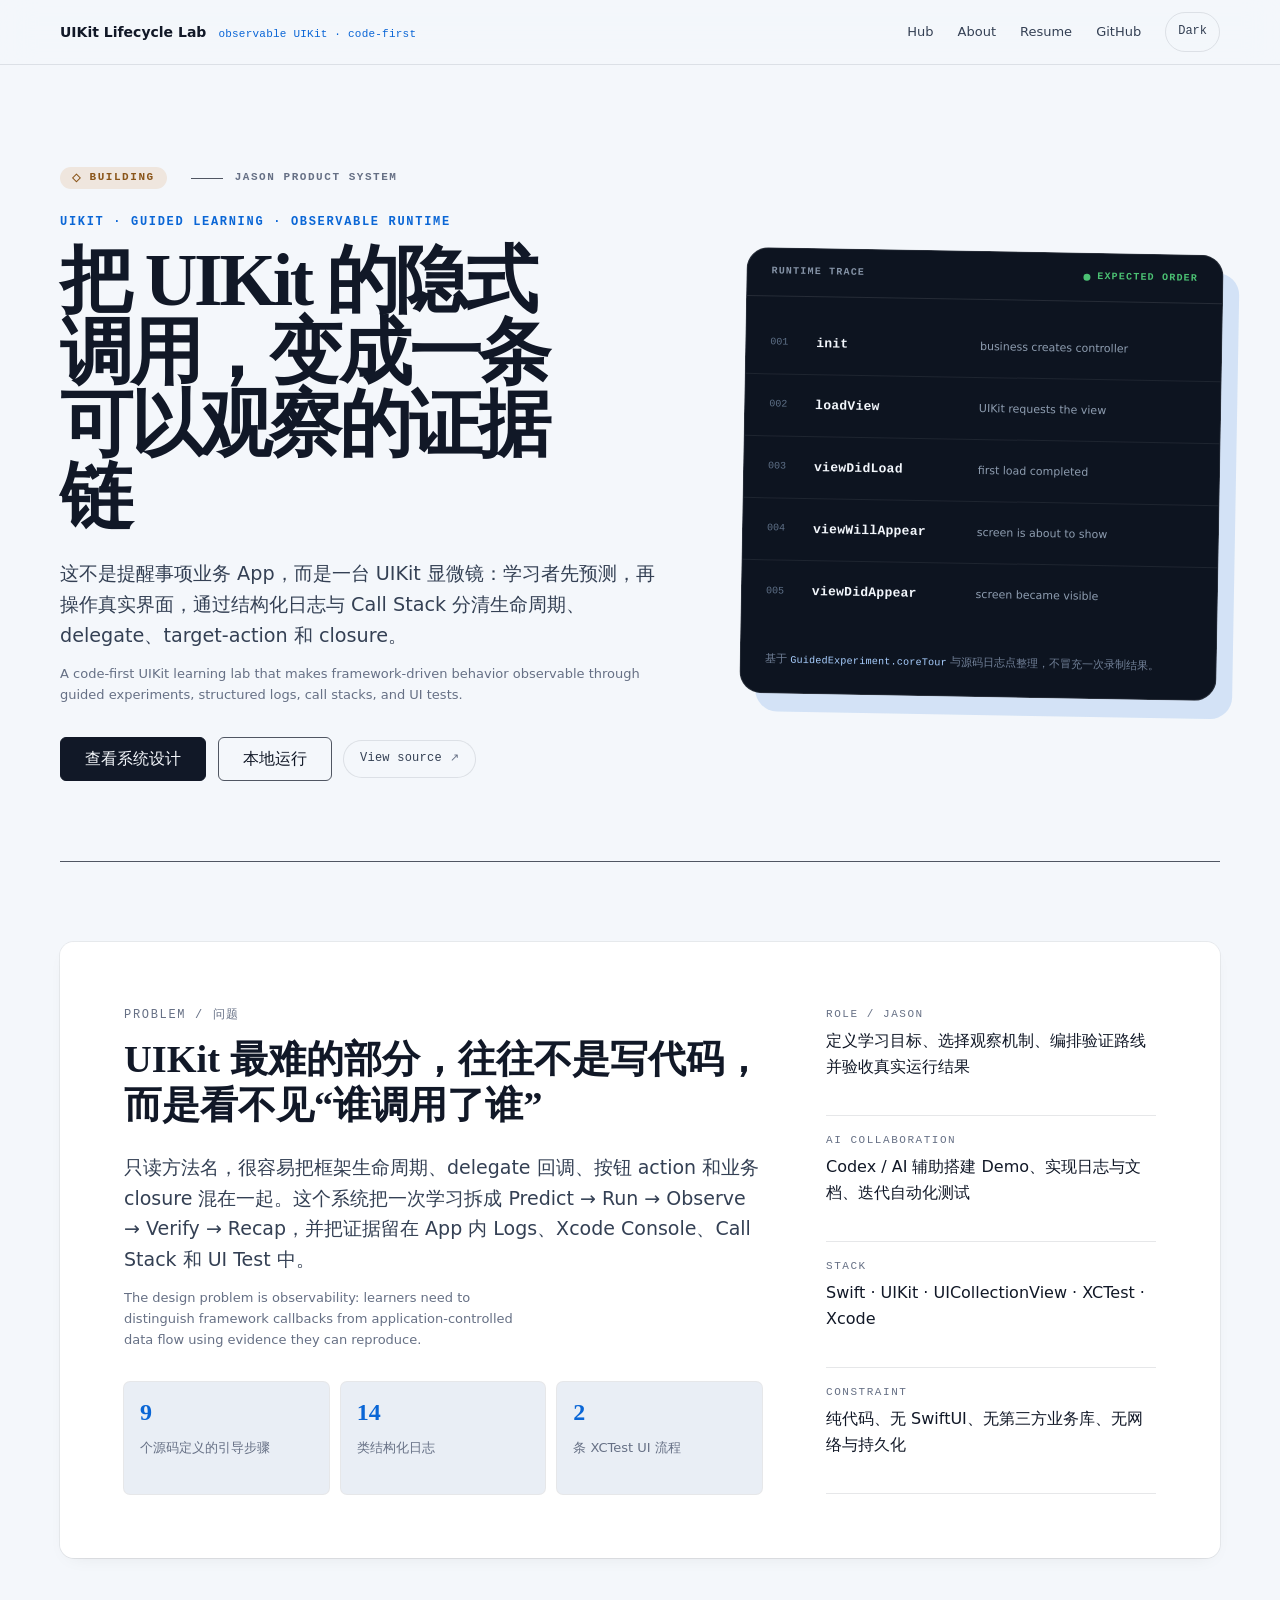
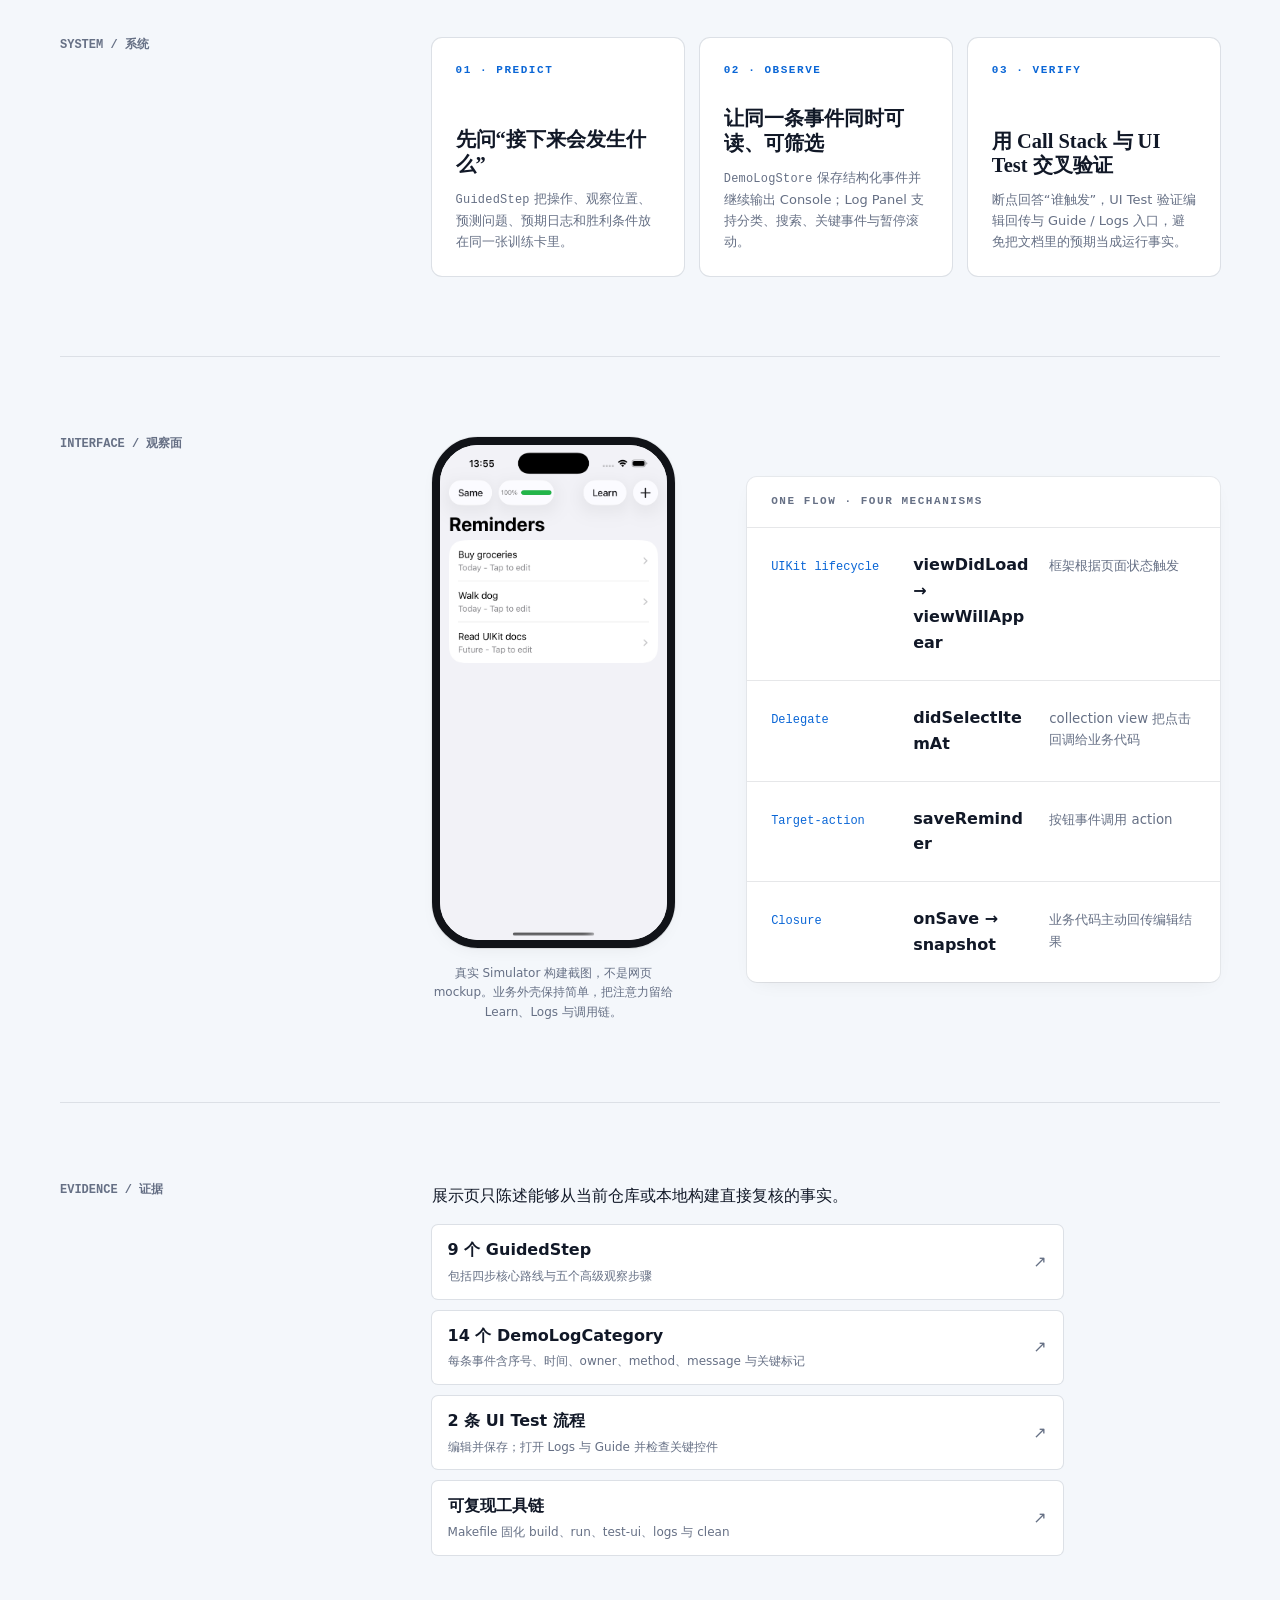
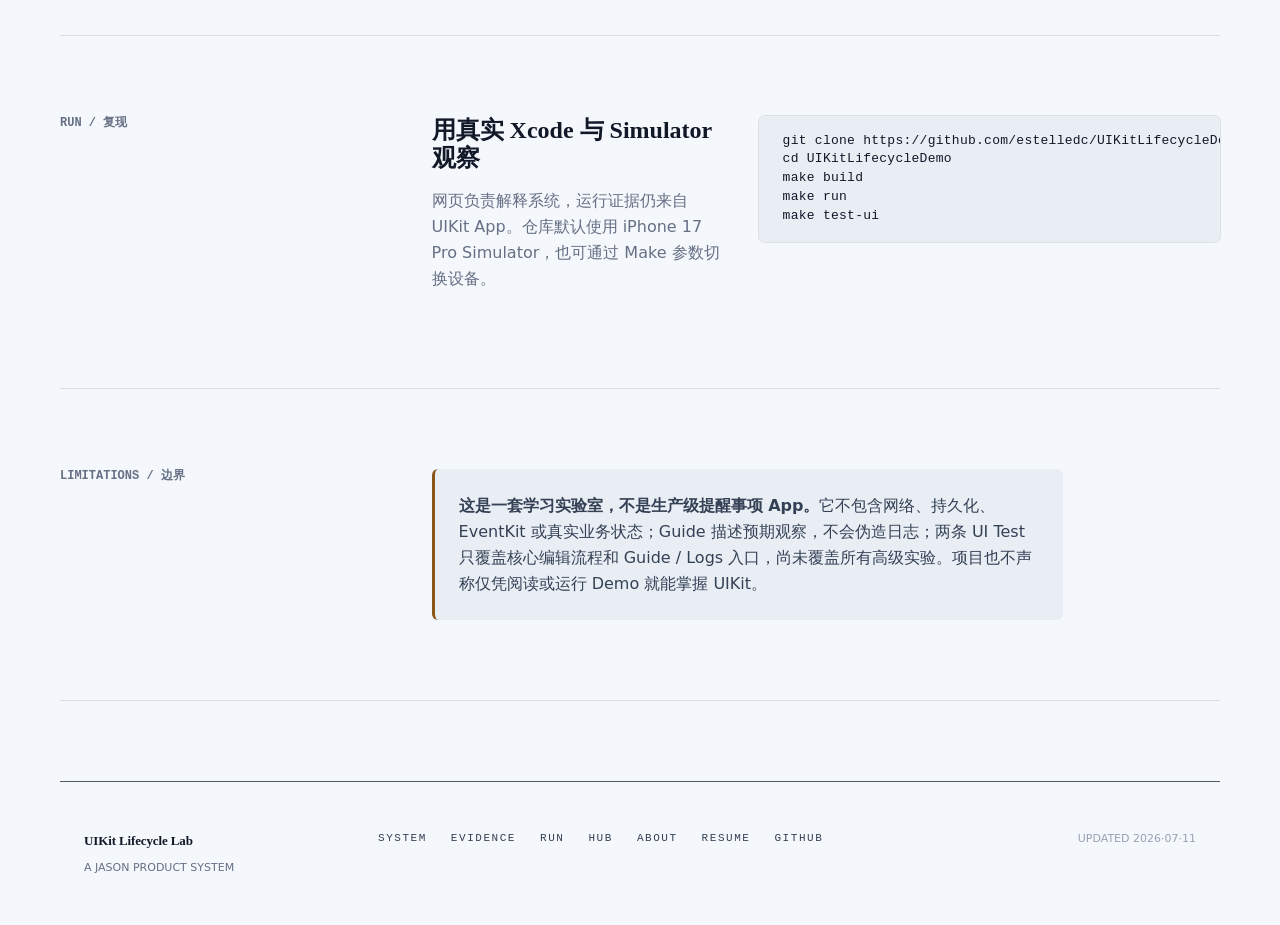
==== docs/index.html @ 0573182a "添加 UIKit 案例站：展示生命周期实验与测试证据 Co-Authored-By: Claude Opus 4 <noreply@anthropic.com>" ====
<!doctype html>
<html lang="zh-Hans">
<head>
  <meta charset="utf-8">
  <meta name="viewport" content="width=device-width, initial-scale=1">
  <meta name="description" content="UIKit Lifecycle Lab：把生命周期、delegate、target-action、closure 与 cell 复用变成可观察、可验证的学习系统。">
  <meta name="author" content="Jason">
  <meta name="theme-color" content="#f4f7fb">
  <title>UIKit Lifecycle Lab · Jason Product Systems</title>

  <link rel="canonical" href="https://estelledc.github.io/UIKitLifecycleDemo/">
  <link rel="icon" type="image/png" sizes="64x64" href="assets/favicon.png">
  <link rel="stylesheet" href="assets/jx/tokens.css">
  <link rel="stylesheet" href="assets/jx/base.css">
  <link rel="stylesheet" href="assets/jx/components.css">
  <link rel="stylesheet" href="assets/style.css">

  <meta property="og:type" content="website">
  <meta property="og:locale" content="zh_CN">
  <meta property="og:site_name" content="Jason Product Systems">
  <meta property="og:title" content="UIKit Lifecycle Lab · 把隐式调用变成证据链">
  <meta property="og:description" content="9 个引导步骤、14 类结构化日志与 2 条 UI 测试流程组成的纯 UIKit 学习实验室。">
  <meta property="og:url" content="https://estelledc.github.io/UIKitLifecycleDemo/">
  <meta property="og:image" content="https://estelledc.github.io/UIKitLifecycleDemo/assets/og-uikit.png">
  <meta property="og:image:width" content="1200">
  <meta property="og:image:height" content="630">
  <meta property="og:image:alt" content="UIKit Lifecycle Lab 的观察链：Predict、Run、Observe、Verify">
  <meta name="twitter:card" content="summary_large_image">
  <meta name="twitter:title" content="UIKit Lifecycle Lab · 把隐式调用变成证据链">
  <meta name="twitter:description" content="纯 UIKit、真实日志、Call Stack 与 UI Test 组成的可验证学习系统。">
  <meta name="twitter:image" content="https://estelledc.github.io/UIKitLifecycleDemo/assets/og-uikit.png">

  <script type="application/ld+json">
  {
    "@context": "https://schema.org",
    "@graph": [
      {
        "@type": "Person",
        "@id": "https://estelledc.github.io/#jason",
        "name": "Jason",
        "url": "https://estelledc.github.io/",
        "sameAs": ["https://github.com/estelledc"]
      },
      {
        "@type": "SoftwareSourceCode",
        "@id": "https://estelledc.github.io/UIKitLifecycleDemo/#project",
        "name": "UIKit Lifecycle Lab",
        "alternateName": "UIKitLifecycleDemo",
        "description": "A code-first UIKit learning lab for observing lifecycle, delegate, target-action, closure, snapshot, and cell reuse behavior.",
        "url": "https://estelledc.github.io/UIKitLifecycleDemo/",
        "codeRepository": "https://github.com/estelledc/UIKitLifecycleDemo",
        "programmingLanguage": "Swift",
        "runtimePlatform": "iOS Simulator",
        "author": {"@id": "https://estelledc.github.io/#jason"},
        "inLanguage": ["zh-Hans", "en"],
        "dateModified": "2026-07-11",
        "isAccessibleForFree": true
      }
    ]
  }
  </script>
</head>
<body>
  <a class="jx-skip-link" href="#main">跳到主要内容</a>

  <header class="jx-site-header">
    <div class="jx-site-header__inner">
      <a class="jx-site-header__identity" href="#main" aria-label="回到 UIKit Lifecycle Lab 首页">
        <strong>UIKit Lifecycle Lab</strong>
        <span>observable UIKit · code-first</span>
      </a>
      <nav class="jx-site-nav" aria-label="作品集导航">
        <div class="jx-site-nav__links">
          <a href="https://estelledc.github.io/">Hub</a>
          <a href="https://estelledc.github.io/about/">About</a>
          <a href="https://estelledc.github.io/resume/">Resume</a>
          <a href="https://github.com/estelledc/UIKitLifecycleDemo">GitHub</a>
          <button class="theme-button" type="button" data-theme-toggle aria-pressed="false">Dark</button>
        </div>
        <details class="jx-site-nav__menu">
          <summary aria-label="打开导航">Menu</summary>
          <nav aria-label="移动端作品集导航">
            <a href="https://estelledc.github.io/">Hub</a>
            <a href="https://estelledc.github.io/about/">About</a>
            <a href="https://estelledc.github.io/resume/">Resume</a>
            <a href="https://github.com/estelledc/UIKitLifecycleDemo">GitHub</a>
            <button class="theme-button" type="button" data-theme-toggle aria-pressed="false">Dark</button>
          </nav>
        </details>
      </nav>
    </div>
  </header>

  <main id="main">
    <section class="jx-container case-hero" aria-labelledby="case-title">
      <div class="case-hero__copy">
        <div class="case-hero__meta">
          <span class="jx-chip" data-state="building">Building</span>
          <span class="jx-eyebrow"><span class="jx-eyebrow__rule"></span>Jason product system</span>
        </div>
        <p class="case-kicker">UIKit · Guided Learning · Observable Runtime</p>
        <h1 id="case-title">把 UIKit 的隐式调用，变成一条可以观察的证据链</h1>
        <p class="case-hero__lede">这不是提醒事项业务 App，而是一台 UIKit 显微镜：学习者先预测，再操作真实界面，通过结构化日志与 Call Stack 分清生命周期、delegate、target-action 和 closure。</p>
        <p class="case-hero__en" lang="en">A code-first UIKit learning lab that makes framework-driven behavior observable through guided experiments, structured logs, call stacks, and UI tests.</p>
        <div class="case-actions">
          <a class="jx-action" href="#system">查看系统设计</a>
          <a class="jx-action jx-action--secondary" href="#run">本地运行</a>
          <a class="jx-pill" href="https://github.com/estelledc/UIKitLifecycleDemo">View source</a>
        </div>
      </div>

      <div class="runtime-card" aria-label="基于源码的 UIKit 启动生命周期预期顺序">
        <div class="runtime-card__bar">
          <span>RUNTIME TRACE</span>
          <span class="runtime-live">EXPECTED ORDER</span>
        </div>
        <ol class="runtime-trace">
          <li><span>001</span><code>init</code><small>business creates controller</small></li>
          <li><span>002</span><code>loadView</code><small>UIKit requests the view</small></li>
          <li><span>003</span><code>viewDidLoad</code><small>first load completed</small></li>
          <li><span>004</span><code>viewWillAppear</code><small>screen is about to show</small></li>
          <li><span>005</span><code>viewDidAppear</code><small>screen became visible</small></li>
        </ol>
        <p>基于 <code>GuidedExperiment.coreTour</code> 与源码日志点整理，不冒充一次录制结果。</p>
      </div>
    </section>

    <section class="jx-container jx-proof case-proof" aria-labelledby="problem-title">
      <div>
        <p class="jx-case-section__heading">Problem / 问题</p>
        <h2 id="problem-title">UIKit 最难的部分，往往不是写代码，而是看不见“谁调用了谁”</h2>
        <p class="jx-proof__summary">只读方法名，很容易把框架生命周期、delegate 回调、按钮 action 和业务 closure 混在一起。这个系统把一次学习拆成 Predict → Run → Observe → Verify → Recap，并把证据留在 App 内 Logs、Xcode Console、Call Stack 和 UI Test 中。</p>
        <p class="jx-proof__summary-en" lang="en">The design problem is observability: learners need to distinguish framework callbacks from application-controlled data flow using evidence they can reproduce.</p>
        <div class="jx-proof__metrics" aria-label="仓库可核验数据">
          <div class="jx-proof__metric"><strong>9</strong><span>个源码定义的引导步骤</span></div>
          <div class="jx-proof__metric"><strong>14</strong><span>类结构化日志</span></div>
          <div class="jx-proof__metric"><strong>2</strong><span>条 XCTest UI 流程</span></div>
        </div>
      </div>
      <dl class="jx-proof__meta">
        <div><dt>Role / Jason</dt><dd>定义学习目标、选择观察机制、编排验证路线并验收真实运行结果</dd></div>
        <div><dt>AI collaboration</dt><dd>Codex / AI 辅助搭建 Demo、实现日志与文档、迭代自动化测试</dd></div>
        <div><dt>Stack</dt><dd>Swift · UIKit · UICollectionView · XCTest · Xcode</dd></div>
        <div><dt>Constraint</dt><dd>纯代码、无 SwiftUI、无第三方业务库、无网络与持久化</dd></div>
      </dl>
    </section>

    <section class="jx-container jx-case-section" id="system" aria-labelledby="system-title">
      <div class="jx-case-section__grid">
        <h2 class="jx-case-section__heading" id="system-title">System / 系统</h2>
        <div class="jx-case-section__body system-flow">
          <article>
            <span>01 · Predict</span>
            <h3>先问“接下来会发生什么”</h3>
            <p><code>GuidedStep</code> 把操作、观察位置、预测问题、预期日志和胜利条件放在同一张训练卡里。</p>
          </article>
          <article>
            <span>02 · Observe</span>
            <h3>让同一条事件同时可读、可筛选</h3>
            <p><code>DemoLogStore</code> 保存结构化事件并继续输出 Console；Log Panel 支持分类、搜索、关键事件与暂停滚动。</p>
          </article>
          <article>
            <span>03 · Verify</span>
            <h3>用 Call Stack 与 UI Test 交叉验证</h3>
            <p>断点回答“谁触发”，UI Test 验证编辑回传与 Guide / Logs 入口，避免把文档里的预期当成运行事实。</p>
          </article>
        </div>
      </div>
    </section>

    <section class="jx-container jx-case-section observation-section" aria-labelledby="observation-title">
      <div class="jx-case-section__grid">
        <h2 class="jx-case-section__heading" id="observation-title">Interface / 观察面</h2>
        <div class="jx-case-section__body observation-grid">
          <figure class="device-shot">
            <div class="device-shot__screen">
              <img src="assets/uikit-list.png" width="1206" height="2622" alt="iPhone 17 Pro 模拟器中的 UIKitLifecycleDemo 提醒列表首页" loading="lazy">
            </div>
            <figcaption>真实 Simulator 构建截图，不是网页 mockup。业务外壳保持简单，把注意力留给 Learn、Logs 与调用链。</figcaption>
          </figure>
          <div class="mechanism-map">
            <p class="mechanism-map__label">ONE FLOW · FOUR MECHANISMS</p>
            <ol>
              <li><span>UIKit lifecycle</span><strong>viewDidLoad → viewWillAppear</strong><small>框架根据页面状态触发</small></li>
              <li><span>Delegate</span><strong>didSelectItemAt</strong><small>collection view 把点击回调给业务代码</small></li>
              <li><span>Target-action</span><strong>saveReminder</strong><small>按钮事件调用 action</small></li>
              <li><span>Closure</span><strong>onSave → snapshot</strong><small>业务代码主动回传编辑结果</small></li>
            </ol>
          </div>
        </div>
      </div>
    </section>

    <section class="jx-container jx-case-section" id="proof" aria-labelledby="evidence-title">
      <div class="jx-case-section__grid">
        <h2 class="jx-case-section__heading" id="evidence-title">Evidence / 证据</h2>
        <div class="jx-case-section__body">
          <p>展示页只陈述能够从当前仓库或本地构建直接复核的事实。</p>
          <ul class="jx-evidence-list evidence-list">
            <li><a href="https://github.com/estelledc/UIKitLifecycleDemo/blob/main/UIKitLifecycleDemo/GuidedExperiment.swift"><span><strong>9 个 GuidedStep</strong><small>包括四步核心路线与五个高级观察步骤</small></span></a></li>
            <li><a href="https://github.com/estelledc/UIKitLifecycleDemo/blob/main/UIKitLifecycleDemo/DemoLogStore.swift"><span><strong>14 个 DemoLogCategory</strong><small>每条事件含序号、时间、owner、method、message 与关键标记</small></span></a></li>
            <li><a href="https://github.com/estelledc/UIKitLifecycleDemo/blob/main/UIKitLifecycleDemoUITests/UIKitLifecycleDemoUITests.swift"><span><strong>2 条 UI Test 流程</strong><small>编辑并保存；打开 Logs 与 Guide 并检查关键控件</small></span></a></li>
            <li><a href="https://github.com/estelledc/UIKitLifecycleDemo/blob/main/Makefile"><span><strong>可复现工具链</strong><small>Makefile 固化 build、run、test-ui、logs 与 clean</small></span></a></li>
          </ul>
        </div>
      </div>
    </section>

    <section class="jx-container jx-case-section" id="run" aria-labelledby="run-title">
      <div class="jx-case-section__grid">
        <h2 class="jx-case-section__heading" id="run-title">Run / 复现</h2>
        <div class="jx-case-section__body run-grid">
          <div>
            <h3>用真实 Xcode 与 Simulator 观察</h3>
            <p>网页负责解释系统，运行证据仍来自 UIKit App。仓库默认使用 iPhone 17 Pro Simulator，也可通过 Make 参数切换设备。</p>
          </div>
          <pre><code>git clone https://github.com/estelledc/UIKitLifecycleDemo.git
cd UIKitLifecycleDemo
make build
make run
make test-ui</code></pre>
        </div>
      </div>
    </section>

    <section class="jx-container jx-case-section" aria-labelledby="limits-title">
      <div class="jx-case-section__grid">
        <h2 class="jx-case-section__heading" id="limits-title">Limitations / 边界</h2>
        <div class="jx-case-section__body jx-case-limit">
          <p><strong>这是一套学习实验室，不是生产级提醒事项 App。</strong>它不包含网络、持久化、EventKit 或真实业务状态；Guide 描述预期观察，不会伪造日志；两条 UI Test 只覆盖核心编辑流程和 Guide / Logs 入口，尚未覆盖所有高级实验。项目也不声称仅凭阅读或运行 Demo 就能掌握 UIKit。</p>
        </div>
      </div>
    </section>
  </main>

  <footer class="jx-footer">
    <div class="jx-footer__colophon">
      <strong>UIKit Lifecycle Lab</strong>
      <span lang="en">A Jason product system</span>
    </div>
    <nav class="jx-footer__index" aria-label="页脚导航">
      <a href="#system">system</a>
      <a href="#proof">evidence</a>
      <a href="#run">run</a>
      <a href="https://estelledc.github.io/">hub</a>
      <a href="https://estelledc.github.io/about/">about</a>
      <a href="https://estelledc.github.io/resume/">resume</a>
      <a href="https://github.com/estelledc/UIKitLifecycleDemo">github</a>
    </nav>
    <time class="jx-footer__stamp" datetime="2026-07-11" lang="en">Updated 2026·07·11</time>
  </footer>

  <script src="assets/app.js" defer></script>
</body>
</html>
---- docs/assets/jx/tokens.css ----
/* Jason DS · Tokens v2.0.0
 * SoT: dotfiles/home-claude/design-system/jx-tokens.css
 * 展示站通过 vendor copy 同步：scripts/sync-jx-to-repos.sh
 *
 * 命名空间硬规则：
 * - --jx-* 前缀禁改
 * - 取值在 satellite :root 覆盖（layer 2）
 * - 完全自定义元素用 --<repo-name>-* 二级命名空间
 */

:root {
  color-scheme: light dark;

  /* ── Color · light ── */
  --jx-paper: #f6f6f3;
  --jx-surface: #ffffff;
  --jx-surface-sunk: #eeede9;
  --jx-ink: #16181d;
  --jx-ink-2: #41454d;
  --jx-ink-muted: #6b7079;
  --jx-ink-faint: #9097a1;
  --jx-rule: rgba(22,24,29,0.08);
  --jx-rule-soft: rgba(22,24,29,0.04);
  --jx-rule-strong: var(--jx-ink);
  --jx-accent: #2240d6;
  --jx-accent-hover: color-mix(in oklab, var(--jx-accent), black 10%);
  --jx-accent-tint: color-mix(in oklab, var(--jx-accent), white 88%);
  --jx-focus-ring: rgba(34,64,214,0.28);
  --jx-link: var(--jx-accent);
  --jx-cta-bg: var(--jx-ink);
  --jx-cta-fg: var(--jx-paper);
  --jx-accent-hub: #2240d6; /* 逃生通道：satellite override --jx-accent 时仍能强制墨蓝 */

  /* ── Status · 三态 ── */
  --jx-state-learning: #1f6f78;
  --jx-state-learning-tint: color-mix(in oklab, var(--jx-state-learning), white 86%);
  --jx-state-learning-glyph: "△";
  --jx-state-building: #8a5519;
  --jx-state-building-tint: color-mix(in oklab, var(--jx-state-building), white 86%);
  --jx-state-building-glyph: "◇";
  --jx-state-shipped: #2c5e3a;
  --jx-state-shipped-tint: color-mix(in oklab, var(--jx-state-shipped), white 86%);
  --jx-state-shipped-glyph: "■";
  --jx-state-concept: #6950a1;
  --jx-state-concept-tint: color-mix(in oklab, var(--jx-state-concept), white 86%);
  --jx-state-concept-glyph: "○";
  --jx-state-prototype: var(--jx-state-building);
  --jx-state-prototype-tint: var(--jx-state-building-tint);
  --jx-state-prototype-glyph: "◇";
  --jx-state-maintained: #285f73;
  --jx-state-maintained-tint: color-mix(in oklab, var(--jx-state-maintained), white 86%);
  --jx-state-maintained-glyph: "◆";
  --jx-state-archived: #62666e;
  --jx-state-archived-tint: color-mix(in oklab, var(--jx-state-archived), white 86%);
  --jx-state-archived-glyph: "□";

  /* ── Typography ── */
  --jx-font-display: "Source Serif 4", "Spectral", "Songti SC", Georgia, serif;
  --jx-font-sans-zh: -apple-system, BlinkMacSystemFont, "PingFang SC", "HarmonyOS Sans SC", "Source Han Sans SC", "Noto Sans CJK SC", "Microsoft YaHei", system-ui, sans-serif;
  --jx-font-sans-latin: "Inter", "Geist", ui-sans-serif, system-ui, sans-serif;
  --jx-font-mono: "JetBrains Mono", "IBM Plex Mono", ui-monospace, "Cascadia Code", "SF Mono", Menlo, monospace;
  --jx-font-features-body: "ss01", "cv11", "calt" 1, "liga" 1;
  --jx-font-features-mono: "zero", "ss02";

  --jx-fs-micro: 11px;
  --jx-fs-xs: 12px;
  --jx-fs-sm: 13px;
  --jx-fs-body: 16px;
  --jx-fs-lg: 19px;
  --jx-fs-h3: 24px;
  --jx-fs-h2: 32px;
  --jx-fs-h1: 44px;
  --jx-fs-display: 64px;
  --jx-fs-display-fluid: clamp(2.5rem, 6vw, 4rem);

  --jx-weight-reading: 400;
  --jx-weight-ui: 500;
  --jx-weight-heading: 600;

  --jx-leading-display: 1.04;
  --jx-leading-tight: 1.18;
  --jx-leading-body: 1.62;
  --jx-leading-mono: 1.45;

  --jx-tracking-display: -0.028em;
  --jx-tracking-h1: -0.022em;
  --jx-tracking-h2: -0.016em;
  --jx-tracking-h3: -0.01em;
  --jx-tracking-body: 0;
  --jx-tracking-mono: 0.02em;
  --jx-tracking-eyebrow: 0.14em;
  --jx-tracking-cjk: 0;

  --jx-measure-title: 18ch;
  --jx-measure-lede: 32em;
  --jx-measure-body: 62ch;

  /* ── Space ── */
  --jx-space-1: 4px;
  --jx-space-2: 8px;
  --jx-space-3: 12px;
  --jx-space-4: 16px;
  --jx-space-5: 24px;
  --jx-space-6: 32px;
  --jx-space-7: 48px;
  --jx-space-8: 72px;
  --jx-section-y: clamp(48px, 7.5vw, 80px);
  --jx-gutter: clamp(16px, 3vw, 24px);
  --jx-container: 1160px;
  --jx-container-narrow: 760px;
  --jx-header-height: 64px;

  /* ── Radius ── */
  --jx-radius-1: 2px;
  --jx-radius-2: 4px;
  --jx-radius-3: 6px;
  --jx-radius-4: 10px;
  --jx-radius-5: 14px;
  --jx-radius-pill: 9999px;

  /* ── Shadow ── */
  --jx-shadow-hairline: 0 0 0 1px var(--jx-rule);
  --jx-shadow-hairline-strong: 0 0 0 1px var(--jx-rule-strong);
  --jx-shadow-stack:
    0 0 0 1px rgba(22,24,29,0.06),
    0 1px 1px rgba(22,24,29,0.03),
    0 6px 20px -10px rgba(22,24,29,0.10),
    inset 0 0 0 1px rgba(255,255,255,0.55);
  --jx-shadow-stack-dark:
    0 0 0 1px rgba(255,255,255,0.06),
    0 1px 1px rgba(0,0,0,0.4),
    0 8px 28px -12px rgba(0,0,0,0.55),
    inset 0 0 0 1px rgba(255,255,255,0.04);
  --jx-shadow-focus: 0 0 0 3px var(--jx-focus-ring);
  --jx-shadow-press: inset 0 1px 0 rgba(22,24,29,0.06);

  /* ── Motion ── */
  --jx-easing: cubic-bezier(0.2, 0.8, 0.2, 1);
  --jx-easing-press: cubic-bezier(0.4, 0, 0.6, 1);
  --jx-duration-fast: 120ms;
  --jx-duration-base: 200ms;
  --jx-duration-slow: 320ms;
}

/* ── Color · dark mirror ── */
@media (prefers-color-scheme: dark) {
  :root {
    --jx-paper: #0e1014;
    --jx-surface: #161922;
    --jx-surface-sunk: #0a0c10;
    --jx-ink: #ebecef;
    --jx-ink-2: #b0b4bd;
    --jx-ink-muted: #7c818c;
    --jx-ink-faint: #5a5f69;
    --jx-rule: rgba(255,255,255,0.07);
    --jx-rule-soft: rgba(255,255,255,0.035);
    --jx-rule-strong: var(--jx-ink);
    --jx-accent: #6c8aff;
    --jx-accent-hover: color-mix(in oklab, var(--jx-accent), white 10%);
    --jx-accent-tint: color-mix(in oklab, var(--jx-accent), black 70%);
    --jx-focus-ring: rgba(108,138,255,0.36);
    --jx-shadow-stack: var(--jx-shadow-stack-dark);
    --jx-state-learning: #69b6bf;
    --jx-state-learning-tint: color-mix(in oklab, var(--jx-state-learning), black 76%);
    --jx-state-building: #d49a57;
    --jx-state-building-tint: color-mix(in oklab, var(--jx-state-building), black 76%);
    --jx-state-shipped: #77b88b;
    --jx-state-shipped-tint: color-mix(in oklab, var(--jx-state-shipped), black 76%);
    --jx-state-concept: #b9a1eb;
    --jx-state-concept-tint: color-mix(in oklab, var(--jx-state-concept), black 76%);
    --jx-state-maintained: #79b4ca;
    --jx-state-maintained-tint: color-mix(in oklab, var(--jx-state-maintained), black 76%);
    --jx-state-archived: #a4a8b0;
    --jx-state-archived-tint: color-mix(in oklab, var(--jx-state-archived), black 76%);
  }
}

/* ── Print mode ── */
@media print {
  :root {
    --jx-paper: #ffffff;
    --jx-ink: #000000;
  }
}
---- docs/assets/jx/base.css ----
/* Jason DS · Base v2.0.0
 * 默认 reset + body 排版基底 + chrome layer 强制 sans
 */

*,
*::before,
*::after { box-sizing: border-box; }

html {
  scroll-behavior: smooth;
  -webkit-text-size-adjust: 100%;
  -moz-text-size-adjust: 100%;
  text-size-adjust: 100%;
}

body {
  margin: 0;
  background: var(--jx-paper);
  color: var(--jx-ink);
  font-family: var(--jx-font-sans-zh);
  font-size: var(--jx-fs-body);
  line-height: var(--jx-leading-body);
  font-feature-settings: var(--jx-font-features-body);
  -webkit-font-smoothing: antialiased;
  -moz-osx-font-smoothing: grayscale;
  text-rendering: optimizeLegibility;
}

img,
picture,
video,
canvas {
  display: block;
  max-width: 100%;
}

button,
input,
select,
textarea {
  font: inherit;
}

:target {
  scroll-margin-top: calc(var(--jx-header-height) + var(--jx-space-4));
}

body :lang(en) {
  font-family: var(--jx-font-sans-latin);
  letter-spacing: var(--jx-tracking-body);
}

/* Headings：display serif，CJK / Latin 字距分流 */
h1, h2, h3, h4 {
  font-family: var(--jx-font-display);
  font-weight: var(--jx-weight-heading);
  line-height: var(--jx-leading-tight);
  margin-block: var(--jx-space-5) var(--jx-space-4);
}
h1 { font-size: var(--jx-fs-h1); letter-spacing: var(--jx-tracking-h1); }
h2 { font-size: var(--jx-fs-h2); letter-spacing: var(--jx-tracking-h2); }
h3 { font-size: var(--jx-fs-h3); letter-spacing: var(--jx-tracking-h3); }
h4 { font-size: var(--jx-fs-lg); letter-spacing: var(--jx-tracking-h3); }
h1:lang(zh), h2:lang(zh), h3:lang(zh), h4:lang(zh) { letter-spacing: var(--jx-tracking-cjk); }

/* Body links */
a {
  color: var(--jx-link);
  text-decoration: underline;
  text-decoration-thickness: 1px;
  text-underline-offset: 0.18em;
  transition: color var(--jx-duration-fast) var(--jx-easing);
}
a:hover { color: var(--jx-accent-hover); }
a:focus-visible {
  outline: none;
  box-shadow: var(--jx-shadow-focus);
  border-radius: var(--jx-radius-2);
}

button:focus-visible,
summary:focus-visible,
[tabindex]:focus-visible {
  outline: 2px solid var(--jx-accent);
  outline-offset: 3px;
}

.jx-container {
  width: min(calc(100% - (2 * var(--jx-gutter))), var(--jx-container));
  margin-inline: auto;
}

.jx-container--narrow {
  width: min(calc(100% - (2 * var(--jx-gutter))), var(--jx-container-narrow));
  margin-inline: auto;
}

.jx-section {
  padding-block: var(--jx-section-y);
}

.jx-visually-hidden {
  position: absolute !important;
  width: 1px !important;
  height: 1px !important;
  padding: 0 !important;
  margin: -1px !important;
  overflow: hidden !important;
  clip: rect(0, 0, 0, 0) !important;
  white-space: nowrap !important;
  border: 0 !important;
}

/* Mono inline */
code, kbd, samp {
  font-family: var(--jx-font-mono);
  font-size: 0.92em;
  letter-spacing: var(--jx-tracking-mono);
  font-feature-settings: var(--jx-font-features-mono);
}

/* Block code 默认 hairline + sunk surface */
pre {
  font-family: var(--jx-font-mono);
  font-size: var(--jx-fs-sm);
  line-height: var(--jx-leading-mono);
  background: var(--jx-surface-sunk);
  padding: var(--jx-space-4) var(--jx-space-5);
  border-radius: var(--jx-radius-3);
  box-shadow: var(--jx-shadow-hairline);
  overflow-x: auto;
  margin-block: var(--jx-space-5);
}
pre code { background: transparent; padding: 0; font-size: inherit; }

/* Quotes */
blockquote {
  margin-block: var(--jx-space-5);
  padding-inline-start: var(--jx-space-5);
  border-inline-start: 2px solid var(--jx-rule-strong);
  font-style: italic;
  color: var(--jx-ink-2);
}

/* HR：默认就是 hairline */
hr {
  border: none;
  border-top: 1px solid var(--jx-rule-strong);
  margin-block: var(--jx-section-y);
}

/* 选中态 */
::selection {
  background: var(--jx-accent-tint);
  color: var(--jx-ink);
}

/* Reduce motion */
@media (prefers-reduced-motion: reduce) {
  html { scroll-behavior: auto; }
  * {
    animation-duration: 0.01ms !important;
    transition-duration: 0.01ms !important;
  }
}
---- docs/assets/jx/components.css ----
/* Jason DS · Eyebrow v1.0.0 */

.jx-eyebrow {
  display: inline-flex;
  align-items: center;
  gap: var(--jx-space-3);
  font-family: var(--jx-font-mono);
  font-size: var(--jx-fs-micro);
  font-weight: var(--jx-weight-heading);
  text-transform: uppercase;
  letter-spacing: var(--jx-tracking-eyebrow);
  color: var(--jx-ink-muted);
  font-feature-settings: var(--jx-font-features-mono);
}
.jx-eyebrow__rule {
  display: inline-block;
  width: var(--jx-space-6);
  height: 1px;
  background: var(--jx-rule-strong);
}

/* Jason DS · Status Chip v2.0.0
 * Lifecycle states with shape redundancy. Legacy learning/building/shipped
 * values remain supported for existing learning sites.
 * Required: color + glyph + mono label (color-blind safe)
 */

.jx-chip {
  display: inline-flex;
  align-items: center;
  gap: var(--jx-space-2);
  padding: 2px var(--jx-space-3);
  font-family: var(--jx-font-mono);
  font-size: var(--jx-fs-micro);
  font-weight: var(--jx-weight-heading);
  text-transform: uppercase;
  letter-spacing: var(--jx-tracking-eyebrow);
  border-radius: var(--jx-radius-pill);
  background: var(--_chip-tint);
  color: var(--_chip-color);
  font-feature-settings: var(--jx-font-features-mono);
  white-space: nowrap;
}
.jx-chip::before {
  content: var(--_chip-glyph);
  font-size: 1em;
  line-height: 1;
}
.jx-chip[data-state="learning"] {
  --_chip-color: var(--jx-state-learning);
  --_chip-tint: var(--jx-state-learning-tint);
  --_chip-glyph: var(--jx-state-learning-glyph);
}
.jx-chip[data-state="building"] {
  --_chip-color: var(--jx-state-building);
  --_chip-tint: var(--jx-state-building-tint);
  --_chip-glyph: var(--jx-state-building-glyph);
}
.jx-chip[data-state="shipped"] {
  --_chip-color: var(--jx-state-shipped);
  --_chip-tint: var(--jx-state-shipped-tint);
  --_chip-glyph: var(--jx-state-shipped-glyph);
}
.jx-chip[data-state="concept"] {
  --_chip-color: var(--jx-state-concept);
  --_chip-tint: var(--jx-state-concept-tint);
  --_chip-glyph: var(--jx-state-concept-glyph);
}
.jx-chip[data-state="prototype"] {
  --_chip-color: var(--jx-state-prototype);
  --_chip-tint: var(--jx-state-prototype-tint);
  --_chip-glyph: var(--jx-state-prototype-glyph);
}
.jx-chip[data-state="maintained"] {
  --_chip-color: var(--jx-state-maintained);
  --_chip-tint: var(--jx-state-maintained-tint);
  --_chip-glyph: var(--jx-state-maintained-glyph);
}
.jx-chip[data-state="archived"] {
  --_chip-color: var(--jx-state-archived);
  --_chip-tint: var(--jx-state-archived-tint);
  --_chip-glyph: var(--jx-state-archived-glyph);
}

/* Jason DS · External Pill v1.0.0
 * 出站链接统一 hairline + 右上 ↗ 箭头 (no icon font)
 */

.jx-pill {
  display: inline-flex;
  align-items: center;
  gap: var(--jx-space-2);
  padding: var(--jx-space-2) var(--jx-space-4);
  font-family: var(--jx-font-mono);
  font-size: var(--jx-fs-xs);
  letter-spacing: var(--jx-tracking-mono);
  color: var(--jx-ink-2);
  text-decoration: none;
  border-radius: var(--jx-radius-pill);
  box-shadow: var(--jx-shadow-hairline);
  background: transparent;
  transition: color var(--jx-duration-fast) var(--jx-easing),
              box-shadow var(--jx-duration-fast) var(--jx-easing);
}
.jx-pill::after {
  content: "↗";
  font-size: 0.92em;
  color: var(--jx-ink-muted);
  transition: transform var(--jx-duration-fast) var(--jx-easing);
}
.jx-pill:hover {
  color: var(--jx-accent);
  box-shadow: 0 0 0 1px var(--jx-accent);
}
.jx-pill:hover::after {
  color: var(--jx-accent);
  transform: translate(1px, -1px);
}
.jx-pill:focus-visible {
  outline: none;
  box-shadow: var(--jx-shadow-focus);
}

/* Jason DS · Footer v1.0.0
 * 三栏：colophon / 索引 / last-updated
 * Layer 1：9 仓必有此结构
 */

.jx-footer {
  margin-top: var(--jx-section-y);
  padding: var(--jx-space-7) var(--jx-gutter);
  border-top: 1px solid var(--jx-rule-strong);
  display: grid;
  grid-template-columns: 1fr 2fr 1fr;
  gap: var(--jx-space-6);
  max-width: var(--jx-container);
  margin-inline: auto;
  font-family: var(--jx-font-mono);
  font-size: var(--jx-fs-micro);
  letter-spacing: var(--jx-tracking-eyebrow);
  text-transform: uppercase;
  color: var(--jx-ink-muted);
  font-feature-settings: var(--jx-font-features-mono);
}
.jx-footer__colophon strong {
  display: block;
  font-family: var(--jx-font-display);
  font-size: var(--jx-fs-sm);
  font-weight: var(--jx-weight-heading);
  letter-spacing: var(--jx-tracking-h3);
  text-transform: none;
  color: var(--jx-ink);
  margin-bottom: var(--jx-space-2);
}
.jx-footer__index {
  display: flex;
  flex-wrap: wrap;
  gap: var(--jx-space-3) var(--jx-space-5);
}
.jx-footer__index a {
  color: var(--jx-ink-2);
  text-decoration: none;
  transition: color var(--jx-duration-fast) var(--jx-easing);
}
.jx-footer__index a:hover { color: var(--jx-accent); }
.jx-footer__stamp {
  text-align: end;
  color: var(--jx-ink-faint);
}
@media (max-width: 720px) {
  .jx-footer {
    grid-template-columns: 1fr;
  }
  .jx-footer__stamp {
    text-align: start;
    border-top: 1px solid var(--jx-rule);
    padding-top: var(--jx-space-3);
  }
}

/* Jason DS · Return to Hub v1.0.0
 * 9 satellite 必现，固定左上 mono caption。
 * Hub 自身不引此组件。
 */

.jx-return-to-hub {
  position: relative; /* 各仓可在自己 :root 下加 fixed/absolute */
  display: inline-flex;
  align-items: center;
  gap: var(--jx-space-2);
  padding: var(--jx-space-2) 0;
  font-family: var(--jx-font-mono);
  font-size: var(--jx-fs-micro);
  text-transform: lowercase;
  letter-spacing: var(--jx-tracking-eyebrow);
  color: var(--jx-ink-muted);
  text-decoration: none;
  font-feature-settings: var(--jx-font-features-mono);
  transition: color var(--jx-duration-fast) var(--jx-easing);
}
.jx-return-to-hub::before { content: "←"; }
.jx-return-to-hub:hover {
  color: var(--jx-accent-hub); /* 强制墨蓝逃生通道，satellite override --jx-accent 时仍墨蓝 */
}
.jx-return-to-hub:focus-visible {
  outline: none;
  box-shadow: var(--jx-shadow-focus);
}

/* Jason DS · Site chrome v2.0.0
 * Shared identity, accessible navigation, skip link, and action styles.
 */

.jx-skip-link {
  position: fixed;
  inset: var(--jx-space-3) auto auto var(--jx-space-3);
  z-index: 1000;
  padding: var(--jx-space-2) var(--jx-space-4);
  color: var(--jx-cta-fg);
  background: var(--jx-cta-bg);
  border-radius: var(--jx-radius-2);
  text-decoration: none;
  transform: translateY(calc(-100% - var(--jx-space-5)));
  transition: transform var(--jx-duration-fast) var(--jx-easing);
}

.jx-skip-link:focus {
  transform: translateY(0);
}

.jx-site-header {
  position: sticky;
  inset-block-start: 0;
  z-index: 100;
  min-height: var(--jx-header-height);
  color: var(--jx-ink);
  background: color-mix(in oklab, var(--jx-paper), transparent 8%);
  border-bottom: 1px solid var(--jx-rule);
  backdrop-filter: blur(16px) saturate(120%);
}

.jx-site-header__inner {
  width: min(calc(100% - (2 * var(--jx-gutter))), var(--jx-container));
  min-height: var(--jx-header-height);
  margin-inline: auto;
  display: flex;
  align-items: center;
  justify-content: space-between;
  gap: var(--jx-space-5);
}

.jx-site-header__identity {
  min-width: 0;
  display: flex;
  align-items: baseline;
  gap: var(--jx-space-3);
  color: var(--jx-ink);
  text-decoration: none;
}

.jx-site-header__identity strong {
  font-family: var(--jx-font-sans-zh);
  font-size: var(--jx-fs-sm);
  font-weight: var(--jx-weight-heading);
  white-space: nowrap;
}

.jx-site-header__identity span {
  overflow: hidden;
  color: var(--jx-ink-muted);
  font-family: var(--jx-font-mono);
  font-size: var(--jx-fs-micro);
  letter-spacing: var(--jx-tracking-mono);
  text-overflow: ellipsis;
  white-space: nowrap;
}

.jx-site-nav,
.jx-site-nav__links {
  display: flex;
  align-items: center;
  gap: var(--jx-space-5);
}

.jx-site-nav a {
  color: var(--jx-ink-2);
  font-size: var(--jx-fs-sm);
  font-weight: var(--jx-weight-ui);
  text-decoration: none;
}

.jx-site-nav a:hover,
.jx-site-nav a[aria-current="page"] {
  color: var(--jx-ink);
}

.jx-site-nav__menu {
  display: none;
}

.jx-action {
  display: inline-flex;
  align-items: center;
  justify-content: center;
  min-height: 44px;
  padding: var(--jx-space-3) var(--jx-space-5);
  color: var(--jx-cta-fg);
  background: var(--jx-cta-bg);
  border: 1px solid var(--jx-cta-bg);
  border-radius: var(--jx-radius-3);
  font-weight: var(--jx-weight-ui);
  line-height: 1;
  text-decoration: none;
  transition: transform var(--jx-duration-fast) var(--jx-easing),
              background var(--jx-duration-fast) var(--jx-easing);
}

.jx-action:hover {
  color: var(--jx-cta-fg);
  transform: translateY(-1px);
}

.jx-action--secondary {
  color: var(--jx-ink);
  background: transparent;
  border-color: var(--jx-rule-strong);
}

.jx-action--secondary:hover {
  color: var(--jx-ink);
  background: var(--jx-surface-sunk);
}

@media (max-width: 760px) {
  .jx-site-header__inner {
    align-items: flex-start;
    padding-block: var(--jx-space-3);
  }

  .jx-site-nav__links {
    display: none;
  }

  .jx-site-nav__menu {
    display: block;
    position: relative;
  }

  .jx-site-nav__menu summary {
    min-width: 44px;
    min-height: 44px;
    display: grid;
    place-items: center;
    cursor: pointer;
    color: var(--jx-ink);
    font-family: var(--jx-font-mono);
    font-size: var(--jx-fs-xs);
    list-style: none;
  }

  .jx-site-nav__menu summary::-webkit-details-marker {
    display: none;
  }

  .jx-site-nav__menu nav {
    position: absolute;
    inset: calc(100% + var(--jx-space-2)) 0 auto auto;
    min-width: 200px;
    display: grid;
    gap: var(--jx-space-1);
    padding: var(--jx-space-3);
    background: var(--jx-surface);
    border-radius: var(--jx-radius-4);
    box-shadow: var(--jx-shadow-stack);
  }

  .jx-site-nav__menu nav a {
    min-height: 44px;
    display: flex;
    align-items: center;
    padding-inline: var(--jx-space-3);
    border-radius: var(--jx-radius-2);
  }
}


/* Jason DS · Project proof v2.0.0
 * Hiring-facing evidence block used on project and documentation homepages.
 */

.jx-proof {
  display: grid;
  grid-template-columns: minmax(0, 1.45fr) minmax(240px, 0.75fr);
  gap: clamp(var(--jx-space-6), 5vw, var(--jx-space-8));
  padding: clamp(var(--jx-space-6), 5vw, var(--jx-space-8));
  background: var(--jx-surface);
  border-radius: var(--jx-radius-5);
  box-shadow: var(--jx-shadow-stack);
}

.jx-proof__summary {
  max-width: var(--jx-measure-body);
  color: var(--jx-ink-2);
  font-size: var(--jx-fs-lg);
}

.jx-proof__summary-en {
  max-width: var(--jx-measure-lede);
  color: var(--jx-ink-muted);
  font-family: var(--jx-font-sans-latin);
  font-size: var(--jx-fs-sm);
}

.jx-proof__meta,
.jx-proof__facts {
  margin: 0;
  display: grid;
  gap: var(--jx-space-4);
}

.jx-proof__meta div,
.jx-proof__facts div {
  padding-block-end: var(--jx-space-4);
  border-bottom: 1px solid var(--jx-rule);
}

.jx-proof dt,
.jx-proof__label {
  margin-bottom: var(--jx-space-1);
  color: var(--jx-ink-muted);
  font-family: var(--jx-font-mono);
  font-size: var(--jx-fs-micro);
  letter-spacing: var(--jx-tracking-eyebrow);
  text-transform: uppercase;
}

.jx-proof dd {
  margin: 0;
  color: var(--jx-ink);
  font-weight: var(--jx-weight-ui);
}

.jx-proof__metrics {
  margin-block: var(--jx-space-6) 0;
  display: grid;
  grid-template-columns: repeat(auto-fit, minmax(140px, 1fr));
  gap: var(--jx-space-3);
}

.jx-proof__metric {
  min-height: 112px;
  padding: var(--jx-space-4);
  background: var(--jx-surface-sunk);
  border-radius: var(--jx-radius-3);
  box-shadow: var(--jx-shadow-hairline);
}

.jx-proof__metric strong {
  display: block;
  margin-bottom: var(--jx-space-2);
  font-family: var(--jx-font-display);
  font-size: var(--jx-fs-h3);
  font-weight: var(--jx-weight-heading);
  line-height: var(--jx-leading-tight);
}

.jx-proof__metric span,
.jx-proof__limitation {
  color: var(--jx-ink-muted);
  font-size: var(--jx-fs-sm);
}

.jx-proof__links {
  margin-top: var(--jx-space-5);
  display: flex;
  flex-wrap: wrap;
  gap: var(--jx-space-3);
}

@media (max-width: 760px) {
  .jx-proof {
    grid-template-columns: 1fr;
    padding: var(--jx-space-5);
  }

  .jx-proof__summary {
    font-size: var(--jx-fs-body);
  }
}


/* Jason DS · Case study v2.0.0
 * Long-form public case page: hero, narrative, evidence, and honest limits.
 */

.jx-case-hero {
  padding-block: clamp(var(--jx-space-7), 9vw, 112px) var(--jx-section-y);
  border-bottom: 1px solid var(--jx-rule-strong);
}

.jx-case-hero h1 {
  max-width: var(--jx-measure-title);
  margin-block: var(--jx-space-4);
  font-size: var(--jx-fs-display-fluid);
  line-height: var(--jx-leading-display);
}

.jx-case-hero__lede {
  max-width: var(--jx-measure-lede);
  color: var(--jx-ink-2);
  font-size: var(--jx-fs-lg);
}

.jx-case-hero__en {
  max-width: var(--jx-measure-lede);
  color: var(--jx-ink-muted);
  font-family: var(--jx-font-sans-latin);
  font-size: var(--jx-fs-sm);
}

.jx-case-section {
  padding-block: var(--jx-section-y);
  border-bottom: 1px solid var(--jx-rule);
}

.jx-case-section__grid {
  display: grid;
  grid-template-columns: minmax(180px, 0.38fr) minmax(0, 1fr);
  gap: clamp(var(--jx-space-6), 6vw, var(--jx-space-8));
}

.jx-case-section__heading {
  margin: 0;
  color: var(--jx-ink-muted);
  font-family: var(--jx-font-mono);
  font-size: var(--jx-fs-xs);
  letter-spacing: var(--jx-tracking-eyebrow);
  text-transform: uppercase;
}

.jx-case-section__body {
  max-width: var(--jx-measure-body);
}

.jx-evidence-list {
  margin: 0;
  padding: 0;
  display: grid;
  gap: var(--jx-space-3);
  list-style: none;
}

.jx-evidence-list a,
.jx-evidence-list span {
  min-height: 48px;
  display: flex;
  align-items: center;
  justify-content: space-between;
  gap: var(--jx-space-4);
  padding: var(--jx-space-3) var(--jx-space-4);
  color: var(--jx-ink);
  background: var(--jx-surface);
  border-radius: var(--jx-radius-3);
  box-shadow: var(--jx-shadow-hairline);
  text-decoration: none;
}

.jx-evidence-list a::after {
  content: "↗";
  color: var(--jx-ink-muted);
}

.jx-case-limit {
  padding: var(--jx-space-5);
  color: var(--jx-ink-2);
  background: var(--jx-surface-sunk);
  border-inline-start: 3px solid var(--jx-state-building);
  border-radius: var(--jx-radius-3);
}

@media (max-width: 720px) {
  .jx-case-section__grid {
    grid-template-columns: 1fr;
    gap: var(--jx-space-4);
  }

  .jx-case-hero__lede {
    font-size: var(--jx-fs-body);
  }
}
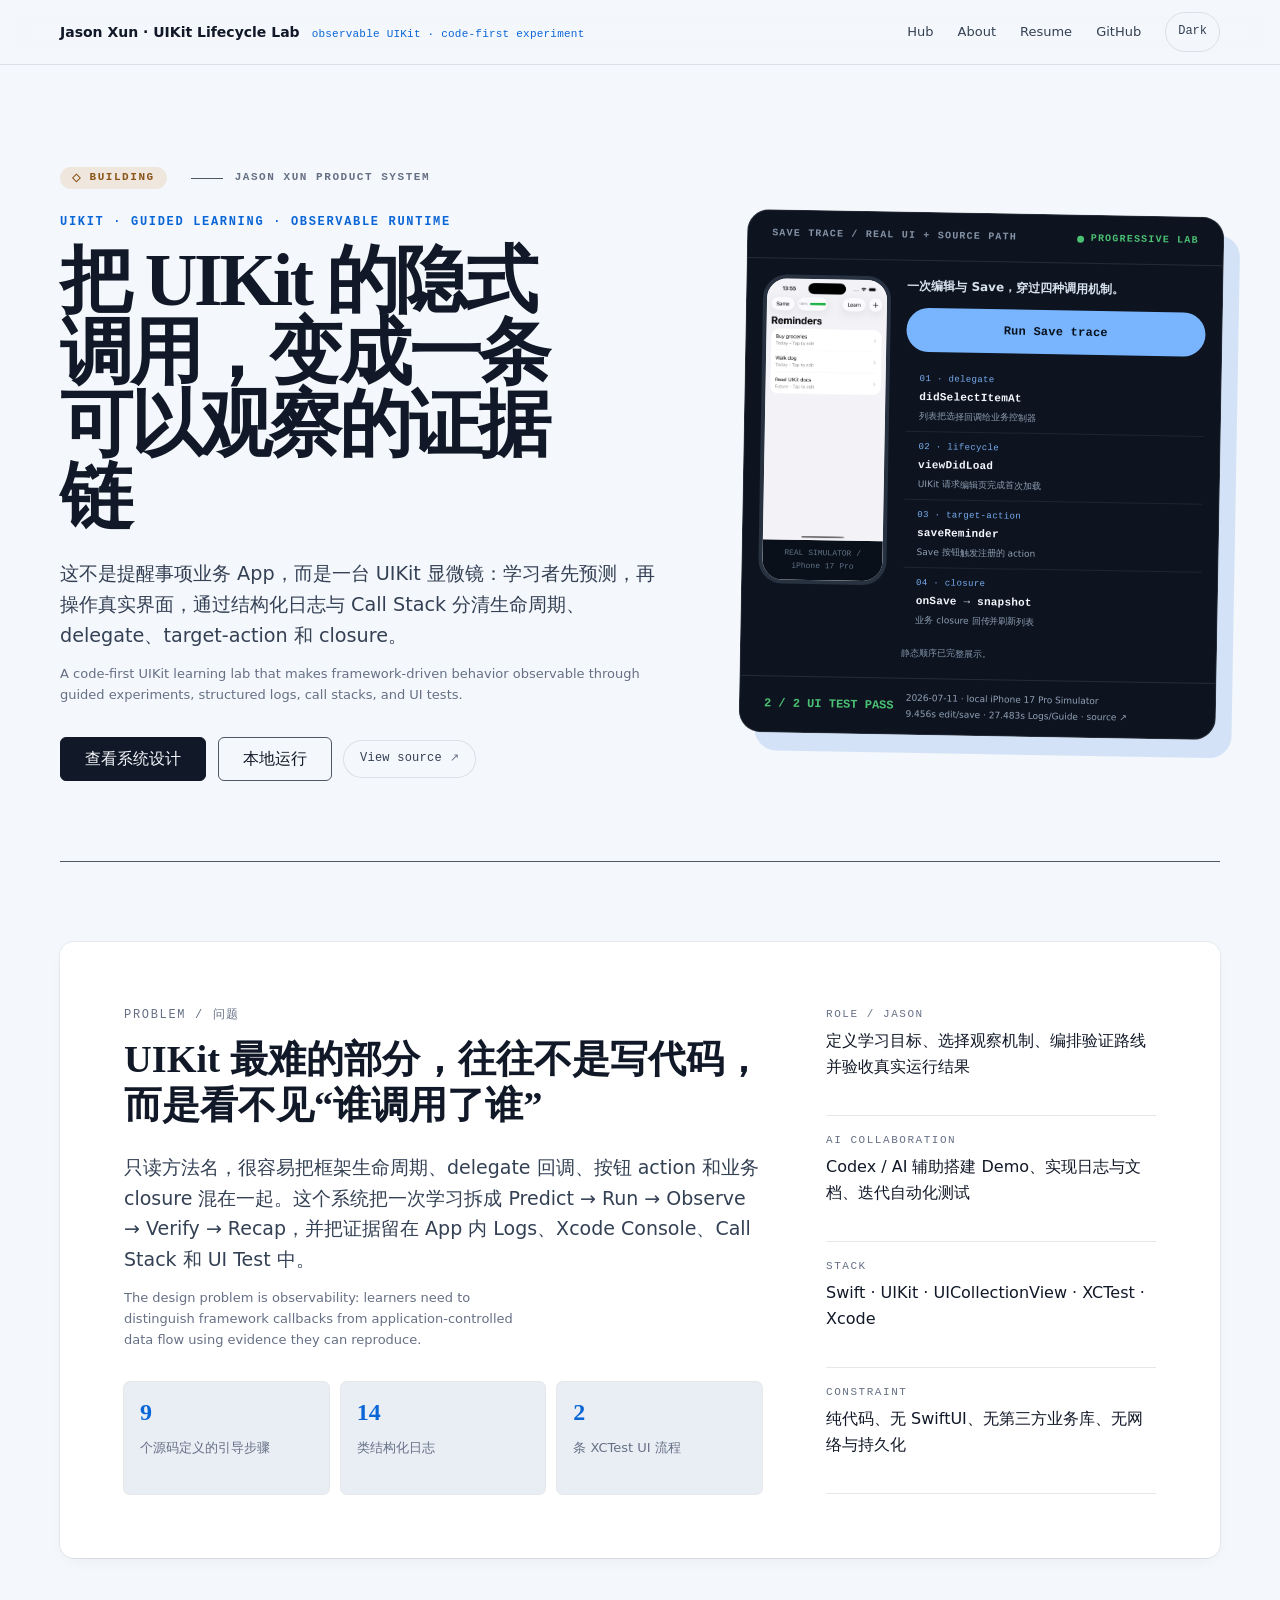
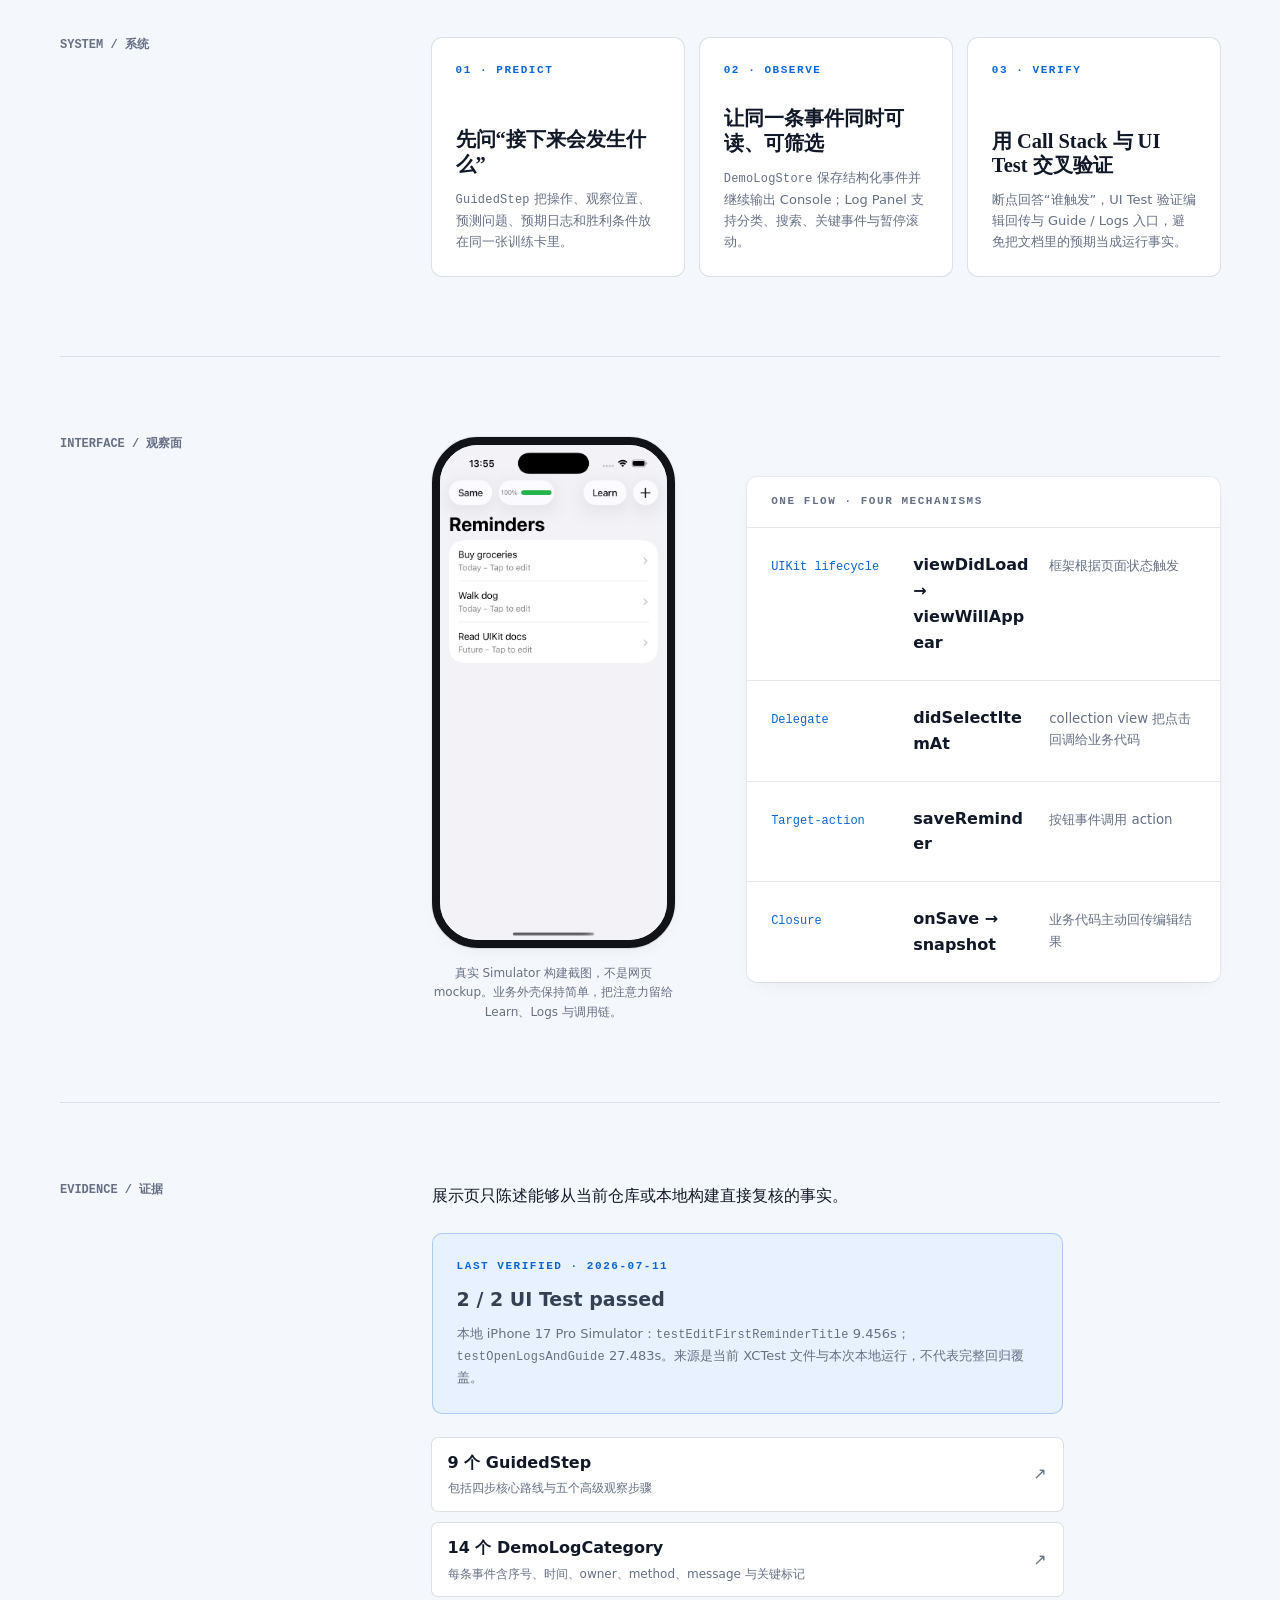
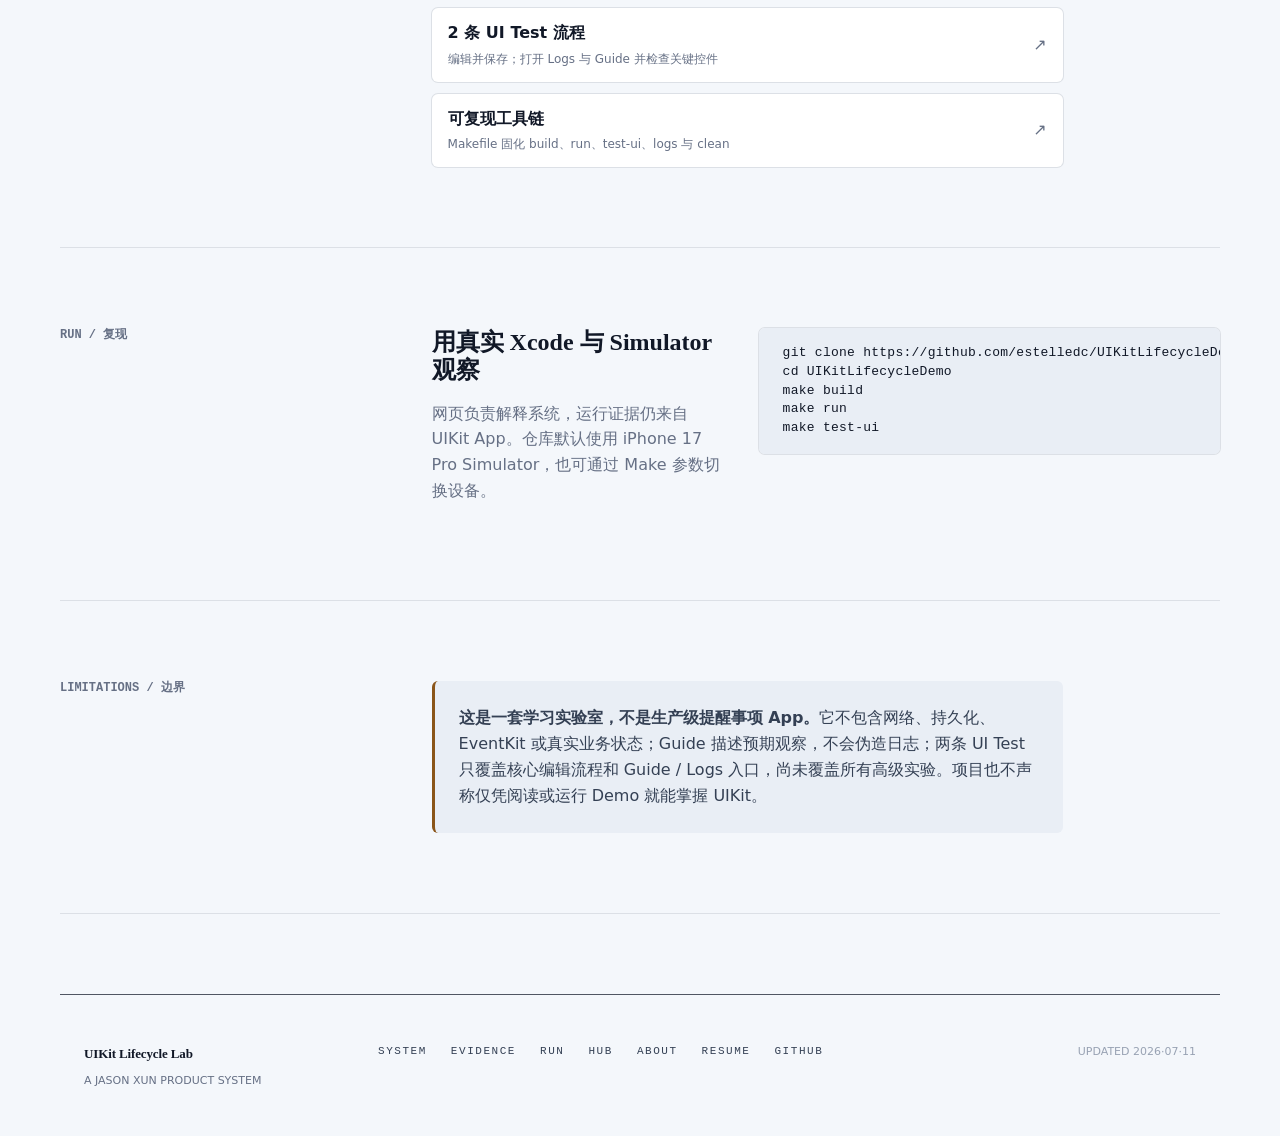
==== commit 2954eddc: "重构 UIKit 实验：让隐式调用可观察 Co-Authored-By: Claude Opus 4 <noreply@anthropic.com>" ====
--- a/docs/index.html
+++ b/docs/index.html
@@ -4,9 +4,10 @@
   <meta charset="utf-8">
   <meta name="viewport" content="width=device-width, initial-scale=1">
   <meta name="description" content="UIKit Lifecycle Lab：把生命周期、delegate、target-action、closure 与 cell 复用变成可观察、可验证的学习系统。">
-  <meta name="author" content="Jason">
+  <meta name="author" content="Jason Xun">
+  <meta name="color-scheme" content="light dark">
   <meta name="theme-color" content="#f4f7fb">
-  <title>UIKit Lifecycle Lab · Jason Product Systems</title>
+  <title>UIKit Lifecycle Lab · Jason Xun</title>
 
   <link rel="canonical" href="https://estelledc.github.io/UIKitLifecycleDemo/">
   <link rel="icon" type="image/png" sizes="64x64" href="assets/favicon.png">
@@ -17,7 +18,7 @@
 
   <meta property="og:type" content="website">
   <meta property="og:locale" content="zh_CN">
-  <meta property="og:site_name" content="Jason Product Systems">
+  <meta property="og:site_name" content="Jason Xun · Product Systems Builder">
   <meta property="og:title" content="UIKit Lifecycle Lab · 把隐式调用变成证据链">
   <meta property="og:description" content="9 个引导步骤、14 类结构化日志与 2 条 UI 测试流程组成的纯 UIKit 学习实验室。">
   <meta property="og:url" content="https://estelledc.github.io/UIKitLifecycleDemo/">
@@ -36,9 +37,9 @@
     "@graph": [
       {
         "@type": "Person",
-        "@id": "https://estelledc.github.io/#jason",
-        "name": "Jason",
-        "url": "https://estelledc.github.io/",
+        "@id": "https://estelledc.github.io/#person",
+        "name": "Jason Xun",
+        "url": "https://estelledc.github.io/about/",
         "sameAs": ["https://github.com/estelledc"]
       },
       {
@@ -51,7 +52,7 @@
         "codeRepository": "https://github.com/estelledc/UIKitLifecycleDemo",
         "programmingLanguage": "Swift",
         "runtimePlatform": "iOS Simulator",
-        "author": {"@id": "https://estelledc.github.io/#jason"},
+        "author": {"@id": "https://estelledc.github.io/#person"},
         "inLanguage": ["zh-Hans", "en"],
         "dateModified": "2026-07-11",
         "isAccessibleForFree": true
@@ -66,8 +67,8 @@
   <header class="jx-site-header">
     <div class="jx-site-header__inner">
       <a class="jx-site-header__identity" href="#main" aria-label="回到 UIKit Lifecycle Lab 首页">
-        <strong>UIKit Lifecycle Lab</strong>
-        <span>observable UIKit · code-first</span>
+        <strong>Jason Xun · UIKit Lifecycle Lab</strong>
+        <span>observable UIKit · code-first experiment</span>
       </a>
       <nav class="jx-site-nav" aria-label="作品集导航">
         <div class="jx-site-nav__links">
@@ -96,7 +97,7 @@
       <div class="case-hero__copy">
         <div class="case-hero__meta">
           <span class="jx-chip" data-state="building">Building</span>
-          <span class="jx-eyebrow"><span class="jx-eyebrow__rule"></span>Jason product system</span>
+          <span class="jx-eyebrow"><span class="jx-eyebrow__rule"></span>Jason Xun product system</span>
         </div>
         <p class="case-kicker">UIKit · Guided Learning · Observable Runtime</p>
         <h1 id="case-title">把 UIKit 的隐式调用，变成一条可以观察的证据链</h1>
@@ -109,19 +110,34 @@
         </div>
       </div>
 
-      <div class="runtime-card" aria-label="基于源码的 UIKit 启动生命周期预期顺序">
+      <div class="runtime-card" data-save-lab aria-labelledby="runtime-title">
         <div class="runtime-card__bar">
-          <span>RUNTIME TRACE</span>
-          <span class="runtime-live">EXPECTED ORDER</span>
-        </div>
-        <ol class="runtime-trace">
-          <li><span>001</span><code>init</code><small>business creates controller</small></li>
-          <li><span>002</span><code>loadView</code><small>UIKit requests the view</small></li>
-          <li><span>003</span><code>viewDidLoad</code><small>first load completed</small></li>
-          <li><span>004</span><code>viewWillAppear</code><small>screen is about to show</small></li>
-          <li><span>005</span><code>viewDidAppear</code><small>screen became visible</small></li>
-        </ol>
-        <p>基于 <code>GuidedExperiment.coreTour</code> 与源码日志点整理，不冒充一次录制结果。</p>
+          <span>SAVE TRACE / REAL UI + SOURCE PATH</span>
+          <span class="runtime-live">PROGRESSIVE LAB</span>
+        </div>
+        <div class="runtime-card__body">
+          <figure class="runtime-device">
+            <img src="assets/uikit-list.png" width="1206" height="2622" alt="iPhone 17 Pro Simulator 中用于 Save 实验的提醒列表" loading="eager" decoding="async" fetchpriority="high">
+            <figcaption>REAL SIMULATOR / iPhone 17 Pro</figcaption>
+          </figure>
+          <div class="runtime-sequence">
+            <p class="runtime-sequence__title" id="runtime-title">一次编辑与 Save，穿过四种调用机制。</p>
+            <button type="button" class="runtime-run" data-run-save hidden>Run Save trace</button>
+            <ol class="runtime-trace" data-save-trace>
+              <li data-mechanism="delegate"><span>01 · delegate</span><code>didSelectItemAt</code><small>列表把选择回调给业务控制器</small></li>
+              <li data-mechanism="lifecycle"><span>02 · lifecycle</span><code>viewDidLoad</code><small>UIKit 请求编辑页完成首次加载</small></li>
+              <li data-mechanism="target-action"><span>03 · target-action</span><code>saveReminder</code><small>Save 按钮触发注册的 action</small></li>
+              <li data-mechanism="closure"><span>04 · closure</span><code>onSave → snapshot</code><small>业务 closure 回传并刷新列表</small></li>
+            </ol>
+            <output class="runtime-output" data-save-output aria-live="polite">静态顺序已完整展示。</output>
+            <noscript><p class="runtime-noscript">JavaScript 未启用：四步调用链仍可阅读，逐步点亮演示不可用。</p></noscript>
+          </div>
+        </div>
+        <a class="runtime-test" href="https://github.com/estelledc/UIKitLifecycleDemo/blob/main/UIKitLifecycleDemoUITests/UIKitLifecycleDemoUITests.swift">
+          <strong>2 / 2 UI TEST PASS</strong>
+          <span>2026-07-11 · local iPhone 17 Pro Simulator</span>
+          <small>9.456s edit/save · 27.483s Logs/Guide · source ↗</small>
+        </a>
       </div>
     </section>
 
@@ -174,7 +190,7 @@
         <div class="jx-case-section__body observation-grid">
           <figure class="device-shot">
             <div class="device-shot__screen">
-              <img src="assets/uikit-list.png" width="1206" height="2622" alt="iPhone 17 Pro 模拟器中的 UIKitLifecycleDemo 提醒列表首页" loading="lazy">
+              <img src="assets/uikit-list.png" width="1206" height="2622" alt="iPhone 17 Pro 模拟器中的 UIKitLifecycleDemo 提醒列表首页" loading="lazy" decoding="async">
             </div>
             <figcaption>真实 Simulator 构建截图，不是网页 mockup。业务外壳保持简单，把注意力留给 Learn、Logs 与调用链。</figcaption>
           </figure>
@@ -196,6 +212,11 @@
         <h2 class="jx-case-section__heading" id="evidence-title">Evidence / 证据</h2>
         <div class="jx-case-section__body">
           <p>展示页只陈述能够从当前仓库或本地构建直接复核的事实。</p>
+          <div class="test-proof" aria-label="最近 UI Test 验证记录">
+            <span>LAST VERIFIED · 2026-07-11</span>
+            <strong>2 / 2 UI Test passed</strong>
+            <p>本地 iPhone 17 Pro Simulator：<code>testEditFirstReminderTitle</code> 9.456s；<code>testOpenLogsAndGuide</code> 27.483s。来源是当前 XCTest 文件与本次本地运行，不代表完整回归覆盖。</p>
+          </div>
           <ul class="jx-evidence-list evidence-list">
             <li><a href="https://github.com/estelledc/UIKitLifecycleDemo/blob/main/UIKitLifecycleDemo/GuidedExperiment.swift"><span><strong>9 个 GuidedStep</strong><small>包括四步核心路线与五个高级观察步骤</small></span></a></li>
             <li><a href="https://github.com/estelledc/UIKitLifecycleDemo/blob/main/UIKitLifecycleDemo/DemoLogStore.swift"><span><strong>14 个 DemoLogCategory</strong><small>每条事件含序号、时间、owner、method、message 与关键标记</small></span></a></li>
@@ -236,7 +257,7 @@
   <footer class="jx-footer">
     <div class="jx-footer__colophon">
       <strong>UIKit Lifecycle Lab</strong>
-      <span lang="en">A Jason product system</span>
+      <span lang="en">A Jason Xun product system</span>
     </div>
     <nav class="jx-footer__index" aria-label="页脚导航">
       <a href="#system">system</a>
--- a/docs/assets/jx/components.css
+++ b/docs/assets/jx/components.css
@@ -588,3 +588,205 @@
     font-size: var(--jx-fs-body);
   }
 }
+
+/* Jason DS · Scan proof v2.1.0
+ * Fast-scan evidence layer: case question, proof rail, and evidence provenance.
+ */
+
+.jx-case-question {
+  display: grid;
+  grid-template-columns: minmax(9rem, 0.34fr) minmax(0, 1fr);
+  gap: clamp(var(--jx-space-5), 5vw, var(--jx-space-8));
+  padding-block: clamp(var(--jx-space-5), 4vw, var(--jx-space-7));
+  border-block: 1px solid var(--jx-rule-strong);
+}
+
+.jx-case-question__label {
+  margin: 0;
+  color: var(--jx-ink-muted);
+  font-family: var(--jx-font-mono);
+  font-size: var(--jx-fs-micro);
+  font-weight: var(--jx-weight-heading);
+  letter-spacing: var(--jx-tracking-eyebrow);
+  line-height: var(--jx-leading-mono);
+  text-transform: uppercase;
+}
+
+.jx-case-question__prompt {
+  display: block;
+  max-width: 34em;
+  margin: 0;
+  color: var(--jx-ink);
+  font-family: var(--jx-font-display);
+  font-size: clamp(1.25rem, 2.4vw, 1.8rem);
+  font-weight: var(--jx-weight-heading);
+  letter-spacing: var(--jx-tracking-h3);
+  line-height: 1.35;
+}
+
+.jx-case-question__context {
+  max-width: var(--jx-measure-body);
+  margin: var(--jx-space-3) 0 0;
+  color: var(--jx-ink-muted);
+  font-size: var(--jx-fs-sm);
+}
+
+.jx-proof-rail {
+  display: grid;
+  grid-template-columns: repeat(auto-fit, minmax(min(100%, 12rem), 1fr));
+  margin: 0;
+  padding: 0;
+  border-block: 1px solid var(--jx-rule-strong);
+  list-style: none;
+}
+
+.jx-proof-rail > * {
+  min-width: 0;
+  padding: var(--jx-space-5);
+  border-inline-end: 1px solid var(--jx-rule);
+}
+
+.jx-proof-rail > *:last-child {
+  border-inline-end: 0;
+}
+
+.jx-proof-rail a {
+  display: block;
+  min-block-size: 44px;
+  color: inherit;
+  text-decoration: none;
+}
+
+.jx-proof-rail a:hover .jx-proof-rail__value {
+  color: var(--jx-accent);
+}
+
+.jx-proof-rail__label,
+.jx-proof-rail__source {
+  display: block;
+  color: var(--jx-ink-muted);
+  font-family: var(--jx-font-mono);
+  font-size: var(--jx-fs-micro);
+  letter-spacing: var(--jx-tracking-eyebrow);
+  line-height: var(--jx-leading-mono);
+  text-transform: uppercase;
+}
+
+.jx-proof-rail__value {
+  display: block;
+  margin-block: var(--jx-space-2);
+  color: var(--jx-ink);
+  font-family: var(--jx-font-display);
+  font-size: clamp(1.35rem, 2.7vw, 2rem);
+  font-weight: var(--jx-weight-heading);
+  letter-spacing: var(--jx-tracking-h3);
+  line-height: var(--jx-leading-tight);
+  overflow-wrap: anywhere;
+  transition: color var(--jx-duration-fast) var(--jx-easing);
+}
+
+.jx-proof-rail__detail {
+  display: block;
+  color: var(--jx-ink-2);
+  font-size: var(--jx-fs-sm);
+  line-height: 1.5;
+}
+
+.jx-source-tag {
+  --_source-color: var(--jx-state-maintained);
+  --_source-tint: var(--jx-state-maintained-tint);
+  display: inline-flex;
+  min-block-size: 24px;
+  align-items: center;
+  gap: var(--jx-space-2);
+  padding-inline: var(--jx-space-2);
+  color: var(--_source-color);
+  background: var(--_source-tint);
+  border-radius: var(--jx-radius-pill);
+  font-family: var(--jx-font-mono);
+  font-size: var(--jx-fs-micro);
+  font-weight: var(--jx-weight-heading);
+  letter-spacing: var(--jx-tracking-mono);
+  line-height: 1;
+  white-space: nowrap;
+}
+
+.jx-source-tag::before {
+  content: "◆";
+  font-size: 0.72em;
+}
+
+.jx-source-tag[data-source="measured"] {
+  --_source-color: var(--jx-state-shipped);
+  --_source-tint: var(--jx-state-shipped-tint);
+}
+
+.jx-source-tag[data-source="build"] {
+  --_source-color: var(--jx-state-maintained);
+  --_source-tint: var(--jx-state-maintained-tint);
+}
+
+.jx-source-tag[data-source="history"] {
+  --_source-color: var(--jx-state-building);
+  --_source-tint: var(--jx-state-building-tint);
+}
+
+.jx-source-tag[data-source="external"] {
+  --_source-color: var(--jx-state-concept);
+  --_source-tint: var(--jx-state-concept-tint);
+}
+
+.jx-source-tag[data-source="private"] {
+  --_source-color: var(--jx-state-archived);
+  --_source-tint: var(--jx-state-archived-tint);
+}
+
+.jx-verification-line {
+  display: flex;
+  min-block-size: 44px;
+  align-items: center;
+  flex-wrap: wrap;
+  gap: var(--jx-space-3);
+  padding-block: var(--jx-space-3);
+  color: var(--jx-ink-muted);
+  border-block: 1px solid var(--jx-rule);
+  font-family: var(--jx-font-mono);
+  font-size: var(--jx-fs-xs);
+  line-height: var(--jx-leading-mono);
+}
+
+.jx-verification-line::before {
+  content: "✓";
+  color: var(--jx-state-shipped);
+  font-weight: var(--jx-weight-heading);
+}
+
+@media (max-width: 720px) {
+  .jx-case-question {
+    grid-template-columns: 1fr;
+    gap: var(--jx-space-3);
+  }
+
+  .jx-proof-rail {
+    grid-template-columns: repeat(2, minmax(0, 1fr));
+  }
+
+  .jx-proof-rail > *:nth-child(even) {
+    border-inline-end: 0;
+  }
+}
+
+@media (max-width: 440px) {
+  .jx-proof-rail {
+    grid-template-columns: 1fr;
+  }
+
+  .jx-proof-rail > * {
+    border-inline-end: 0;
+    border-bottom: 1px solid var(--jx-rule);
+  }
+
+  .jx-proof-rail > *:last-child {
+    border-bottom: 0;
+  }
+}
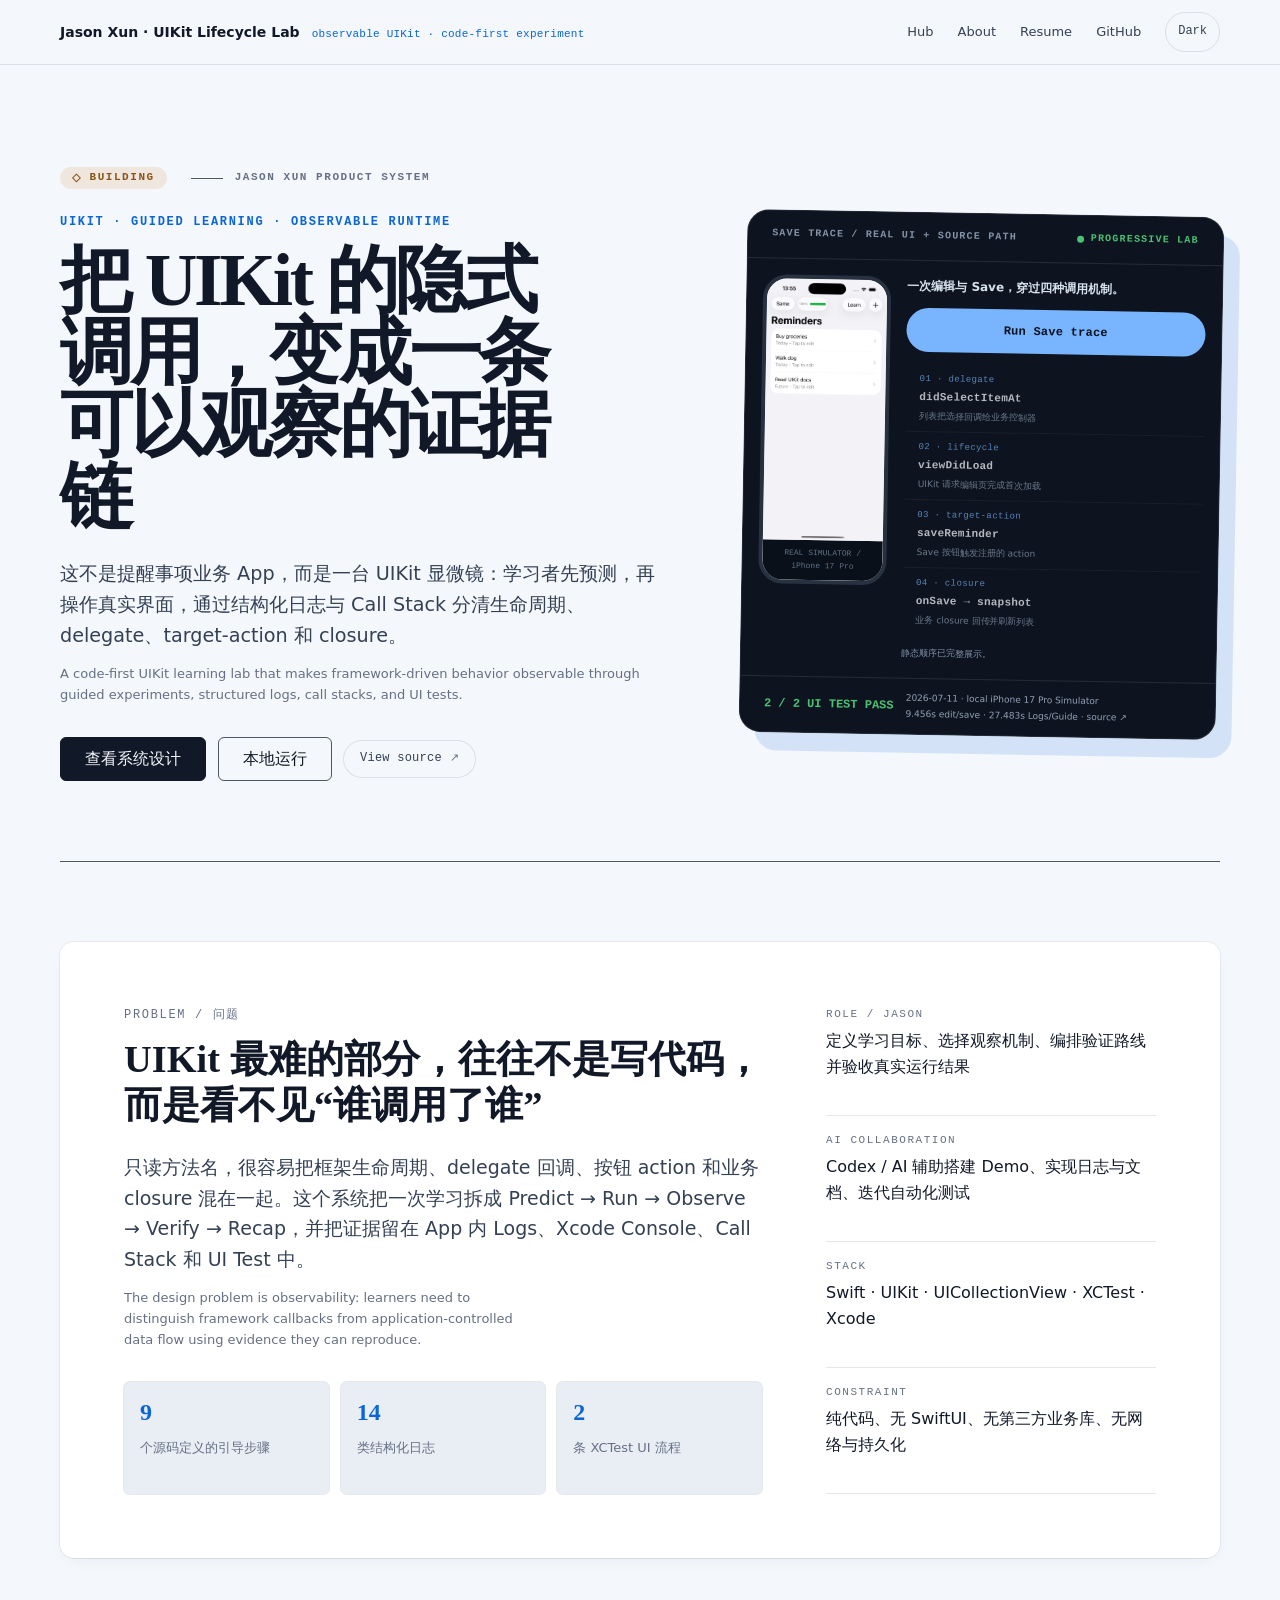
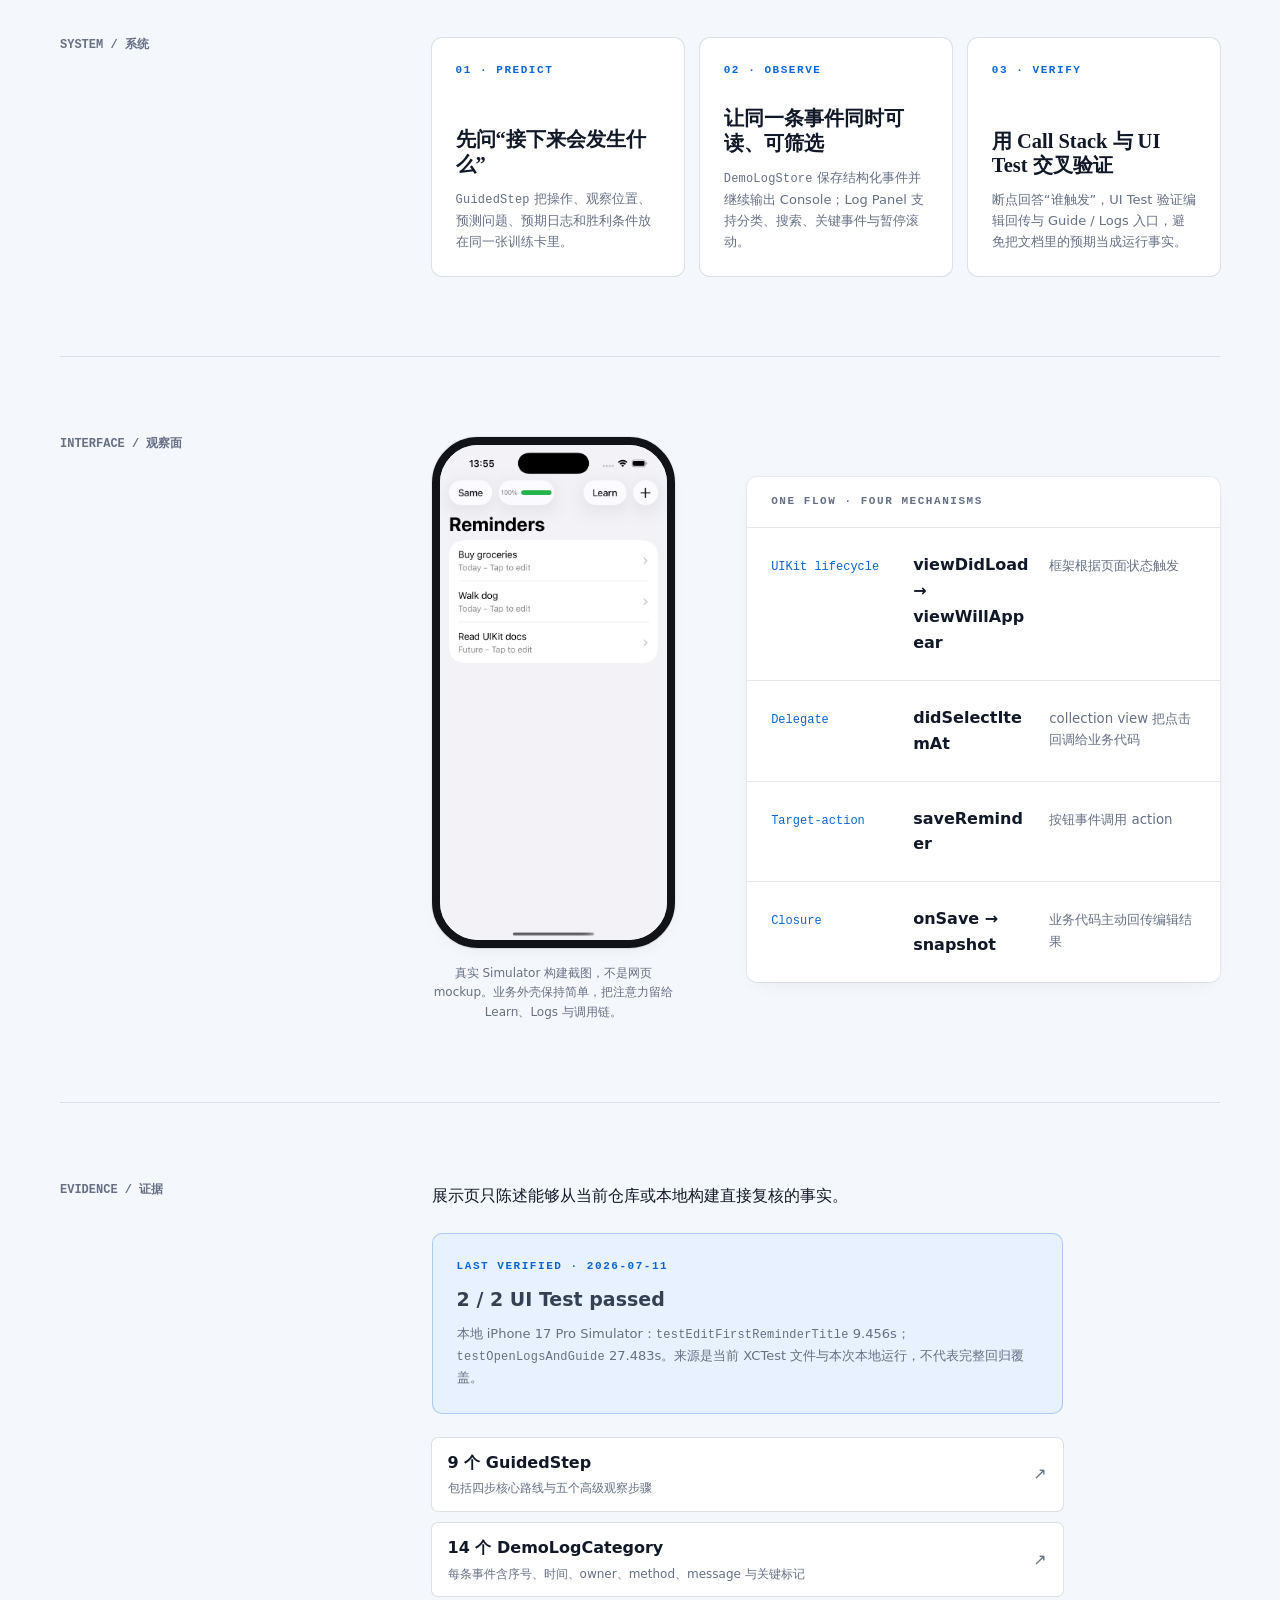
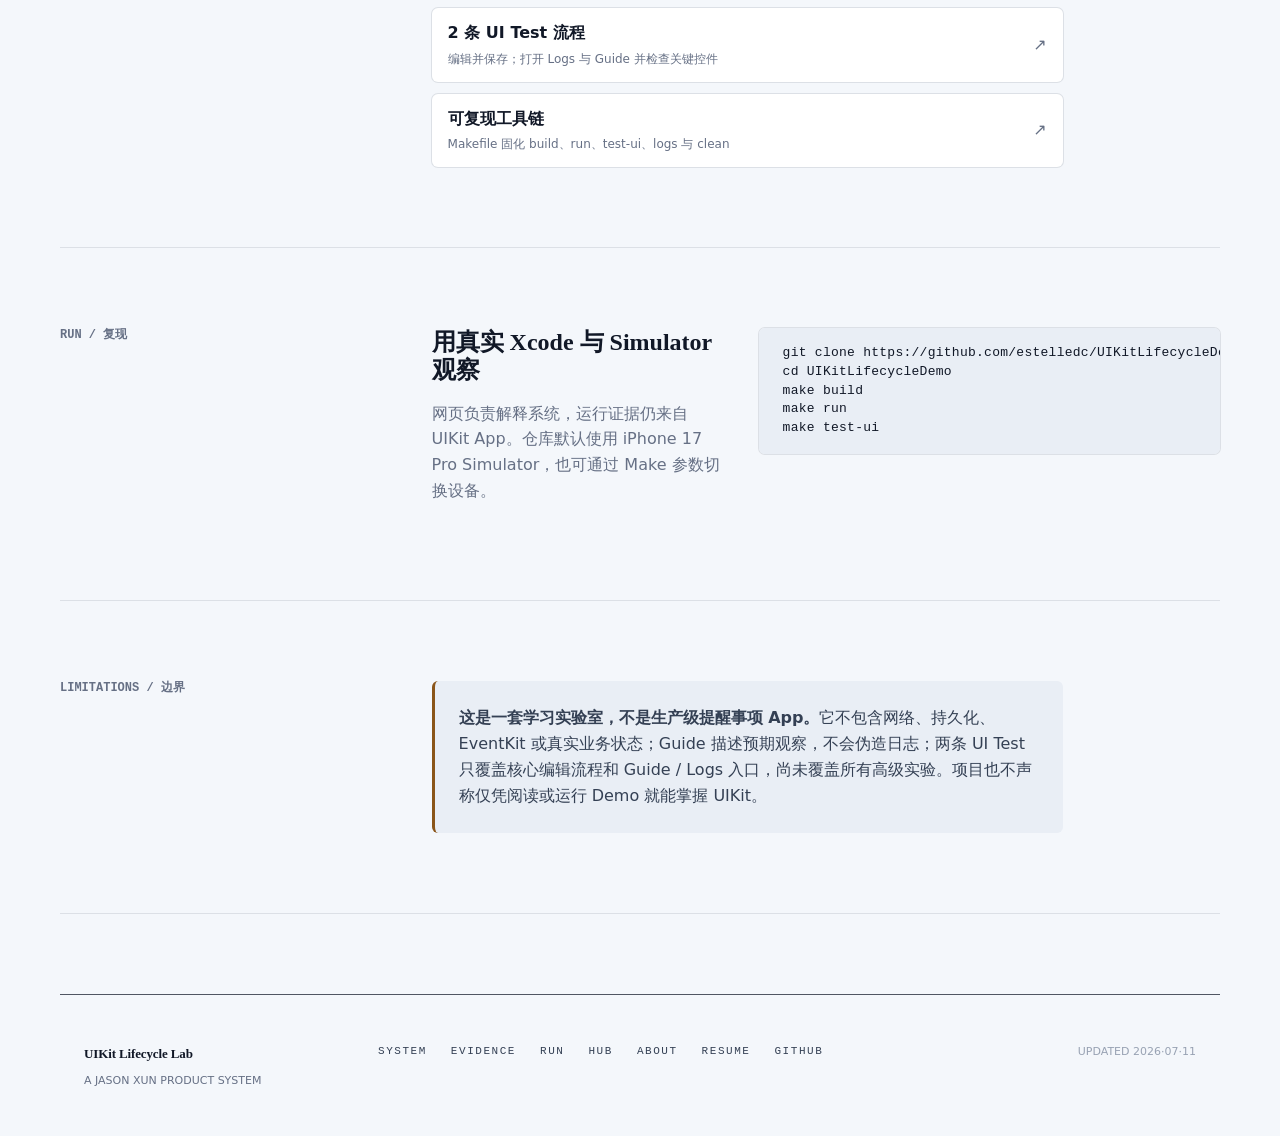
==== commit 3966a86f: "重构生命周期演示：支持可中断回放 Co-Authored-By: Claude Opus 4 <noreply@anthropic.com>" ====
--- a/docs/index.html
+++ b/docs/index.html
@@ -129,7 +129,7 @@
               <li data-mechanism="target-action"><span>03 · target-action</span><code>saveReminder</code><small>Save 按钮触发注册的 action</small></li>
               <li data-mechanism="closure"><span>04 · closure</span><code>onSave → snapshot</code><small>业务 closure 回传并刷新列表</small></li>
             </ol>
-            <output class="runtime-output" data-save-output aria-live="polite">静态顺序已完整展示。</output>
+            <output class="runtime-output" data-save-output aria-live="polite" aria-atomic="true">静态顺序已完整展示。</output>
             <noscript><p class="runtime-noscript">JavaScript 未启用：四步调用链仍可阅读，逐步点亮演示不可用。</p></noscript>
           </div>
         </div>
--- a/docs/assets/jx/tokens.css
+++ b/docs/assets/jx/tokens.css
@@ -1,4 +1,4 @@
-/* Jason DS · Tokens v2.0.0
+/* Jason DS · Tokens v2.2.0
  * SoT: dotfiles/home-claude/design-system/jx-tokens.css
  * 展示站通过 vendor copy 同步：scripts/sync-jx-to-repos.sh
  *
@@ -134,12 +134,18 @@
   --jx-shadow-focus: 0 0 0 3px var(--jx-focus-ring);
   --jx-shadow-press: inset 0 1px 0 rgba(22,24,29,0.06);
 
-  /* ── Motion ── */
-  --jx-easing: cubic-bezier(0.2, 0.8, 0.2, 1);
-  --jx-easing-press: cubic-bezier(0.4, 0, 0.6, 1);
+  /* ── Motion · responsive by default, quiet by frequency ── */
+  --jx-ease-out: cubic-bezier(0.23, 1, 0.32, 1);
+  --jx-ease-in-out: cubic-bezier(0.77, 0, 0.175, 1);
+  --jx-ease-drawer: cubic-bezier(0.32, 0.72, 0, 1);
+  --jx-easing: var(--jx-ease-out); /* compatibility alias */
+  --jx-easing-press: var(--jx-ease-out);
   --jx-duration-fast: 120ms;
+  --jx-duration-press: 140ms;
+  --jx-duration-popover: 180ms;
   --jx-duration-base: 200ms;
   --jx-duration-slow: 320ms;
+  --jx-press-scale: 0.97;
 }
 
 /* ── Color · dark mirror ── */
--- a/docs/assets/jx/base.css
+++ b/docs/assets/jx/base.css
@@ -1,4 +1,4 @@
-/* Jason DS · Base v2.0.0
+/* Jason DS · Base v2.2.0
  * 默认 reset + body 排版基底 + chrome layer 强制 sans
  */
 
@@ -155,11 +155,7 @@
   color: var(--jx-ink);
 }
 
-/* Reduce motion */
+/* Reduced motion keeps semantic color/opacity feedback; components remove travel. */
 @media (prefers-reduced-motion: reduce) {
   html { scroll-behavior: auto; }
-  * {
-    animation-duration: 0.01ms !important;
-    transition-duration: 0.01ms !important;
-  }
 }
--- a/docs/assets/jx/components.css
+++ b/docs/assets/jx/components.css
@@ -82,7 +82,7 @@
   --_chip-glyph: var(--jx-state-archived-glyph);
 }
 
-/* Jason DS · External Pill v1.0.0
+/* Jason DS · External Pill v2.2.0
  * 出站链接统一 hairline + 右上 ↗ 箭头 (no icon font)
  */
 
@@ -112,13 +112,23 @@
   color: var(--jx-accent);
   box-shadow: 0 0 0 1px var(--jx-accent);
 }
-.jx-pill:hover::after {
-  color: var(--jx-accent);
-  transform: translate(1px, -1px);
-}
+.jx-pill:hover::after { color: var(--jx-accent); }
 .jx-pill:focus-visible {
   outline: none;
   box-shadow: var(--jx-shadow-focus);
+}
+
+@media (hover: hover) and (pointer: fine) {
+  .jx-pill:hover::after {
+    transform: translate(1px, -1px);
+  }
+}
+
+@media (prefers-reduced-motion: reduce) {
+  .jx-pill::after {
+    transform: none;
+    transition: color var(--jx-duration-fast) var(--jx-ease-out);
+  }
 }
 
 /* Jason DS · Footer v1.0.0
@@ -207,7 +217,7 @@
   box-shadow: var(--jx-shadow-focus);
 }
 
-/* Jason DS · Site chrome v2.0.0
+/* Jason DS · Site chrome v2.2.0
  * Shared identity, accessible navigation, skip link, and action styles.
  */
 
@@ -237,6 +247,7 @@
   background: color-mix(in oklab, var(--jx-paper), transparent 8%);
   border-bottom: 1px solid var(--jx-rule);
   backdrop-filter: blur(16px) saturate(120%);
+  -webkit-backdrop-filter: blur(16px) saturate(120%);
 }
 
 .jx-site-header__inner {
@@ -311,13 +322,18 @@
   font-weight: var(--jx-weight-ui);
   line-height: 1;
   text-decoration: none;
-  transition: transform var(--jx-duration-fast) var(--jx-easing),
-              background var(--jx-duration-fast) var(--jx-easing);
+  transition: transform var(--jx-duration-press) var(--jx-ease-out),
+              color var(--jx-duration-fast) var(--jx-ease-out),
+              background-color var(--jx-duration-fast) var(--jx-ease-out),
+              border-color var(--jx-duration-fast) var(--jx-ease-out);
 }
 
 .jx-action:hover {
   color: var(--jx-cta-fg);
-  transform: translateY(-1px);
+}
+
+.jx-action:active {
+  transform: scale(var(--jx-press-scale));
 }
 
 .jx-action--secondary {
@@ -329,6 +345,54 @@
 .jx-action--secondary:hover {
   color: var(--jx-ink);
   background: var(--jx-surface-sunk);
+}
+
+@media (hover: hover) and (pointer: fine) {
+  .jx-action:hover {
+    transform: translateY(-1px);
+  }
+
+  .jx-action:active {
+    transform: scale(var(--jx-press-scale));
+  }
+}
+
+@supports not ((backdrop-filter: blur(1px)) or (-webkit-backdrop-filter: blur(1px))) {
+  .jx-site-header {
+    background: var(--jx-paper);
+  }
+}
+
+@media (prefers-reduced-transparency: reduce) {
+  .jx-site-header {
+    background: var(--jx-paper);
+    backdrop-filter: none;
+    -webkit-backdrop-filter: none;
+  }
+}
+
+@media (prefers-contrast: more) {
+  .jx-site-header {
+    background: var(--jx-paper);
+    border-bottom-color: var(--jx-rule-strong);
+    backdrop-filter: none;
+    -webkit-backdrop-filter: none;
+  }
+}
+
+@media (prefers-reduced-motion: reduce) {
+  .jx-skip-link {
+    transition: none;
+  }
+
+  .jx-action,
+  .jx-action:hover,
+  .jx-action:active {
+    transform: none;
+    transition-property: color, background-color, border-color;
+    transition-duration: var(--jx-duration-fast);
+    transition-timing-function: var(--jx-ease-out);
+  }
 }
 
 @media (max-width: 760px) {
@@ -383,7 +447,6 @@
   }
 }
 
-
 /* Jason DS · Project proof v2.0.0
  * Hiring-facing evidence block used on project and documentation homepages.
  */
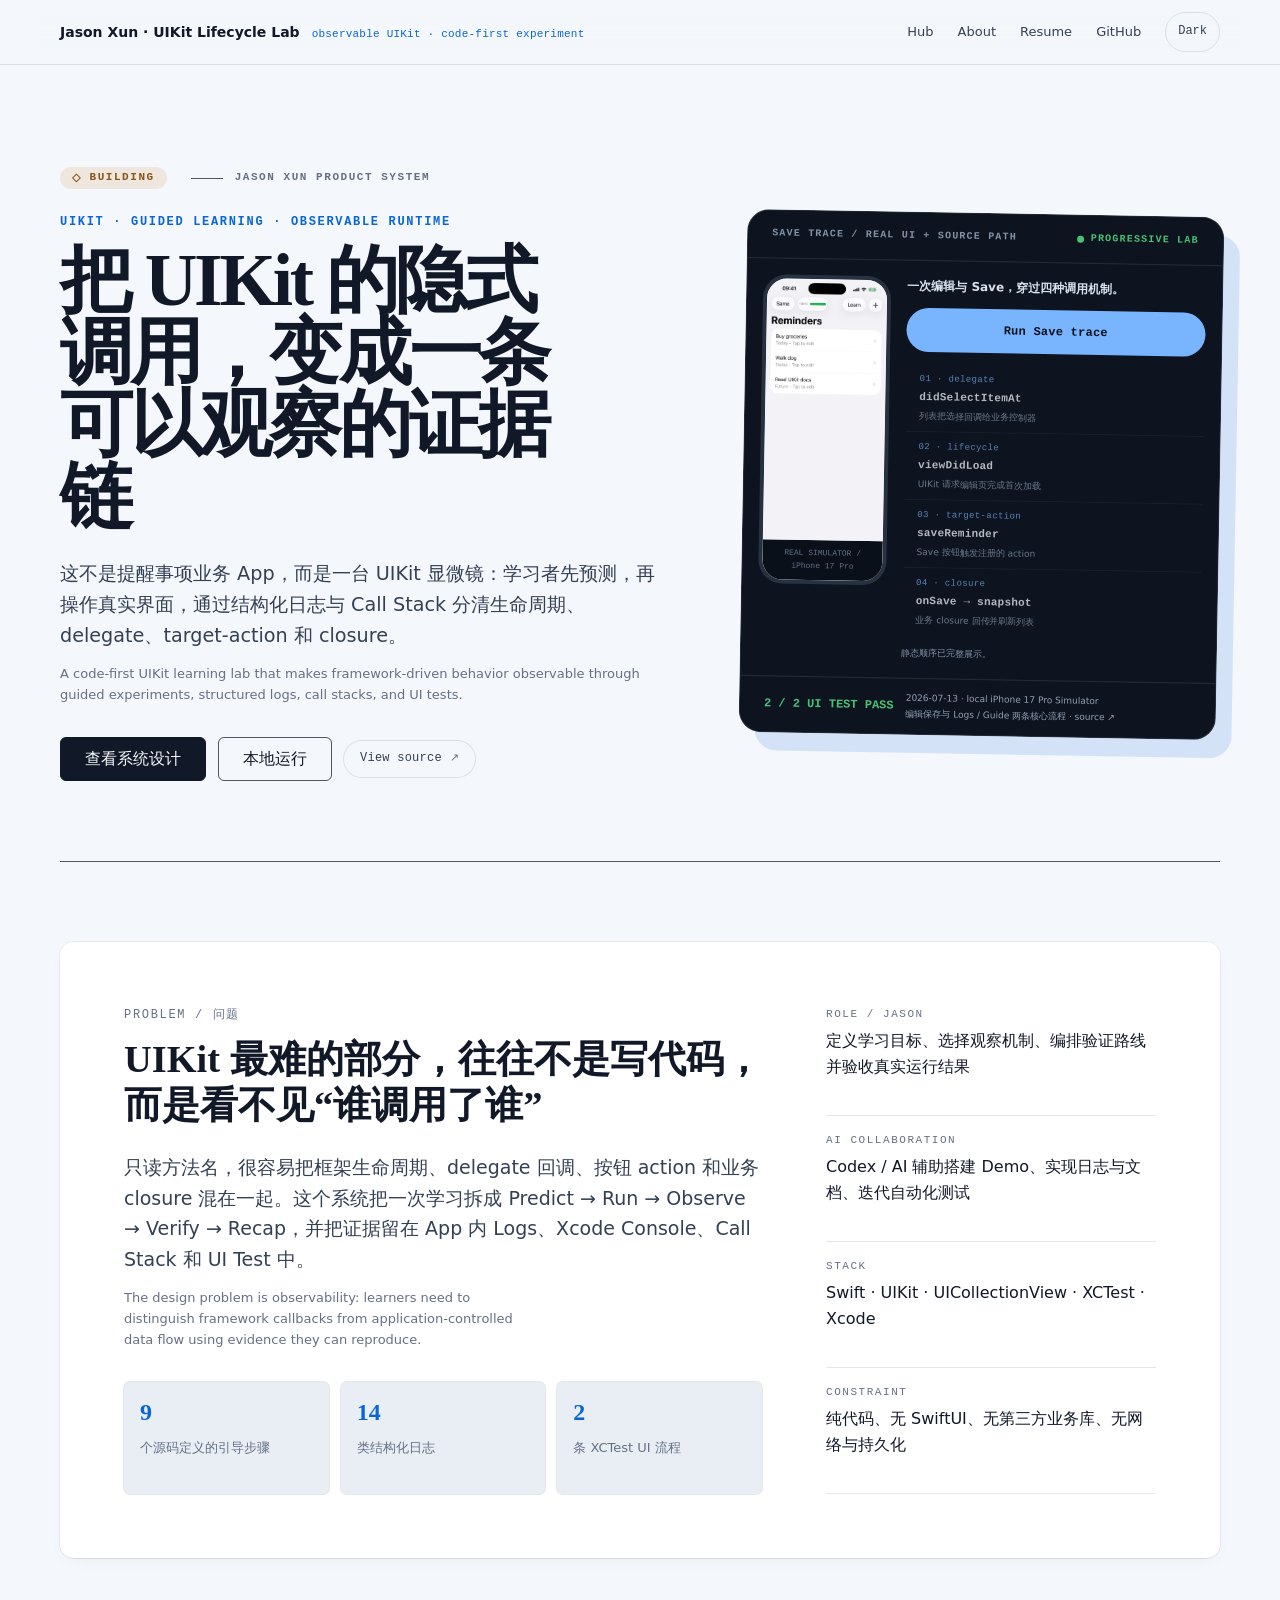
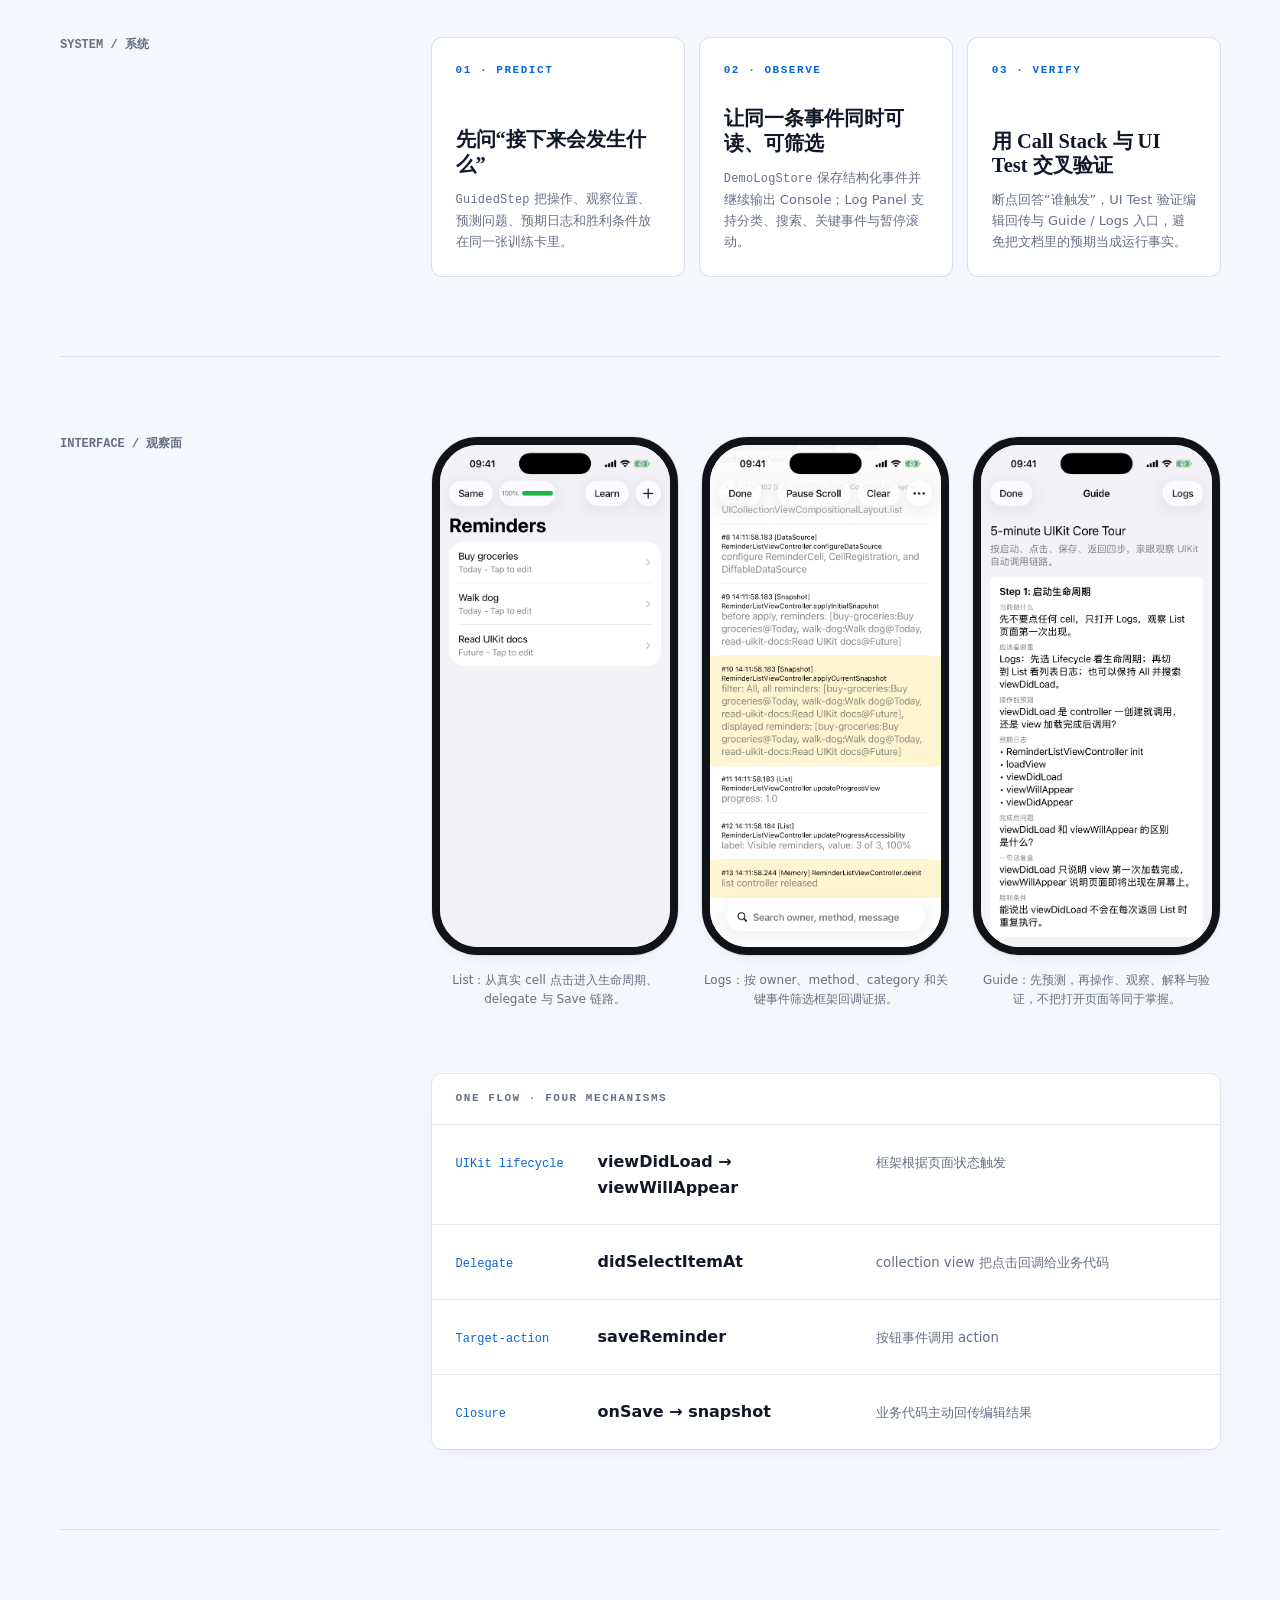
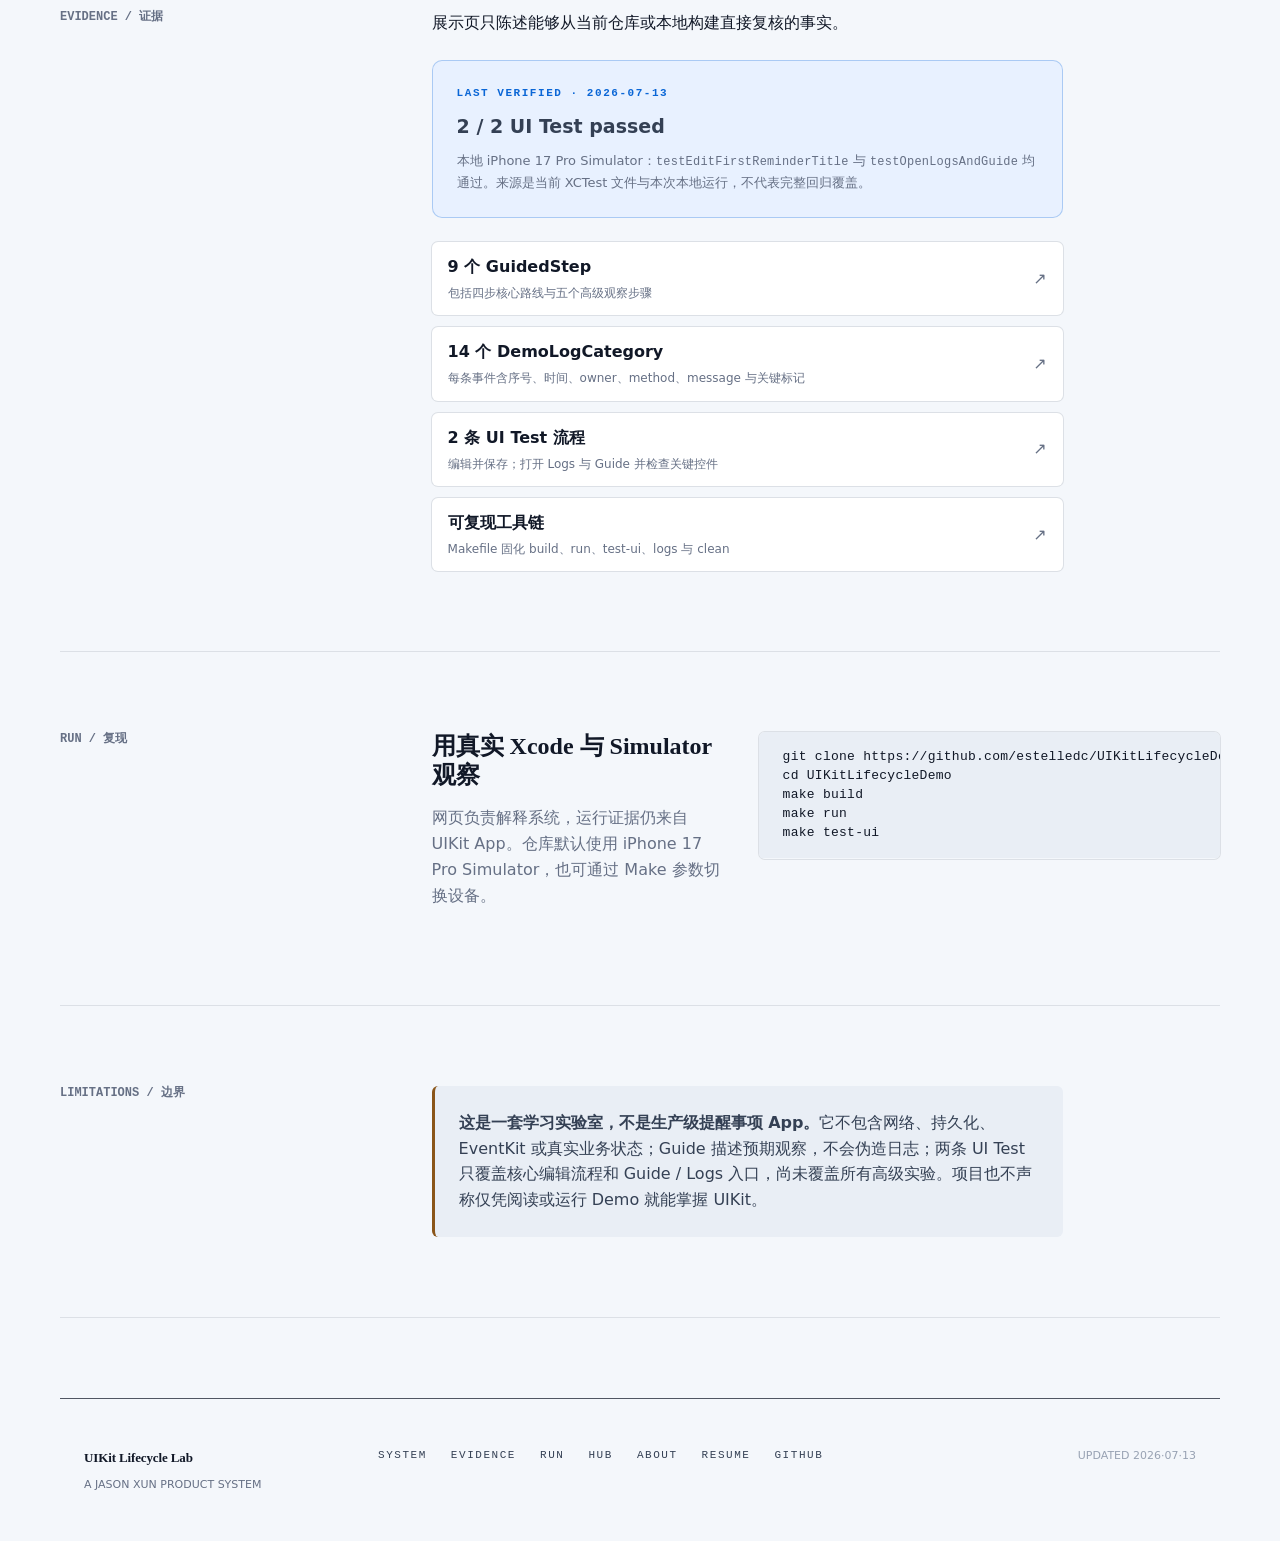
==== commit 664d15e2: "完善 UIKit 案例站：加入真实观察页与构建门禁" ====
--- a/docs/index.html
+++ b/docs/index.html
@@ -54,7 +54,7 @@
         "runtimePlatform": "iOS Simulator",
         "author": {"@id": "https://estelledc.github.io/#person"},
         "inLanguage": ["zh-Hans", "en"],
-        "dateModified": "2026-07-11",
+        "dateModified": "2026-07-13",
         "isAccessibleForFree": true
       }
     ]
@@ -135,8 +135,8 @@
         </div>
         <a class="runtime-test" href="https://github.com/estelledc/UIKitLifecycleDemo/blob/main/UIKitLifecycleDemoUITests/UIKitLifecycleDemoUITests.swift">
           <strong>2 / 2 UI TEST PASS</strong>
-          <span>2026-07-11 · local iPhone 17 Pro Simulator</span>
-          <small>9.456s edit/save · 27.483s Logs/Guide · source ↗</small>
+          <span>2026-07-13 · local iPhone 17 Pro Simulator</span>
+          <small>编辑保存与 Logs / Guide 两条核心流程 · source ↗</small>
         </a>
       </div>
     </section>
@@ -187,13 +187,27 @@
     <section class="jx-container jx-case-section observation-section" aria-labelledby="observation-title">
       <div class="jx-case-section__grid">
         <h2 class="jx-case-section__heading" id="observation-title">Interface / 观察面</h2>
-        <div class="jx-case-section__body observation-grid">
-          <figure class="device-shot">
-            <div class="device-shot__screen">
-              <img src="assets/uikit-list.png" width="1206" height="2622" alt="iPhone 17 Pro 模拟器中的 UIKitLifecycleDemo 提醒列表首页" loading="lazy" decoding="async">
-            </div>
-            <figcaption>真实 Simulator 构建截图，不是网页 mockup。业务外壳保持简单，把注意力留给 Learn、Logs 与调用链。</figcaption>
-          </figure>
+        <div class="jx-case-section__body observation-stack">
+          <div class="simulator-gallery" aria-label="UIKitLifecycleDemo 三个真实 Simulator 页面">
+            <figure class="device-shot">
+              <div class="device-shot__screen">
+                <img src="assets/uikit-list.png" width="1206" height="2622" alt="iPhone 17 Pro 模拟器中的 UIKitLifecycleDemo 提醒列表首页" loading="lazy" decoding="async">
+              </div>
+              <figcaption>List：从真实 cell 点击进入生命周期、delegate 与 Save 链路。</figcaption>
+            </figure>
+            <figure class="device-shot">
+              <div class="device-shot__screen">
+                <img src="assets/uikit-logs.png" width="1206" height="2622" alt="iPhone 17 Pro 模拟器中的结构化 UIKit 日志面板" loading="lazy" decoding="async">
+              </div>
+              <figcaption>Logs：按 owner、method、category 和关键事件筛选框架回调证据。</figcaption>
+            </figure>
+            <figure class="device-shot">
+              <div class="device-shot__screen">
+                <img src="assets/uikit-guide.png" width="1206" height="2622" alt="iPhone 17 Pro 模拟器中的五分钟 UIKit 引导实验" loading="lazy" decoding="async">
+              </div>
+              <figcaption>Guide：先预测，再操作、观察、解释与验证，不把打开页面等同于掌握。</figcaption>
+            </figure>
+          </div>
           <div class="mechanism-map">
             <p class="mechanism-map__label">ONE FLOW · FOUR MECHANISMS</p>
             <ol>
@@ -213,9 +227,9 @@
         <div class="jx-case-section__body">
           <p>展示页只陈述能够从当前仓库或本地构建直接复核的事实。</p>
           <div class="test-proof" aria-label="最近 UI Test 验证记录">
-            <span>LAST VERIFIED · 2026-07-11</span>
+            <span>LAST VERIFIED · 2026-07-13</span>
             <strong>2 / 2 UI Test passed</strong>
-            <p>本地 iPhone 17 Pro Simulator：<code>testEditFirstReminderTitle</code> 9.456s；<code>testOpenLogsAndGuide</code> 27.483s。来源是当前 XCTest 文件与本次本地运行，不代表完整回归覆盖。</p>
+            <p>本地 iPhone 17 Pro Simulator：<code>testEditFirstReminderTitle</code> 与 <code>testOpenLogsAndGuide</code> 均通过。来源是当前 XCTest 文件与本次本地运行，不代表完整回归覆盖。</p>
           </div>
           <ul class="jx-evidence-list evidence-list">
             <li><a href="https://github.com/estelledc/UIKitLifecycleDemo/blob/main/UIKitLifecycleDemo/GuidedExperiment.swift"><span><strong>9 个 GuidedStep</strong><small>包括四步核心路线与五个高级观察步骤</small></span></a></li>
@@ -268,7 +282,7 @@
       <a href="https://estelledc.github.io/resume/">resume</a>
       <a href="https://github.com/estelledc/UIKitLifecycleDemo">github</a>
     </nav>
-    <time class="jx-footer__stamp" datetime="2026-07-11" lang="en">Updated 2026·07·11</time>
+    <time class="jx-footer__stamp" datetime="2026-07-13" lang="en">Updated 2026·07·13</time>
   </footer>
 
   <script src="assets/app.js" defer></script>
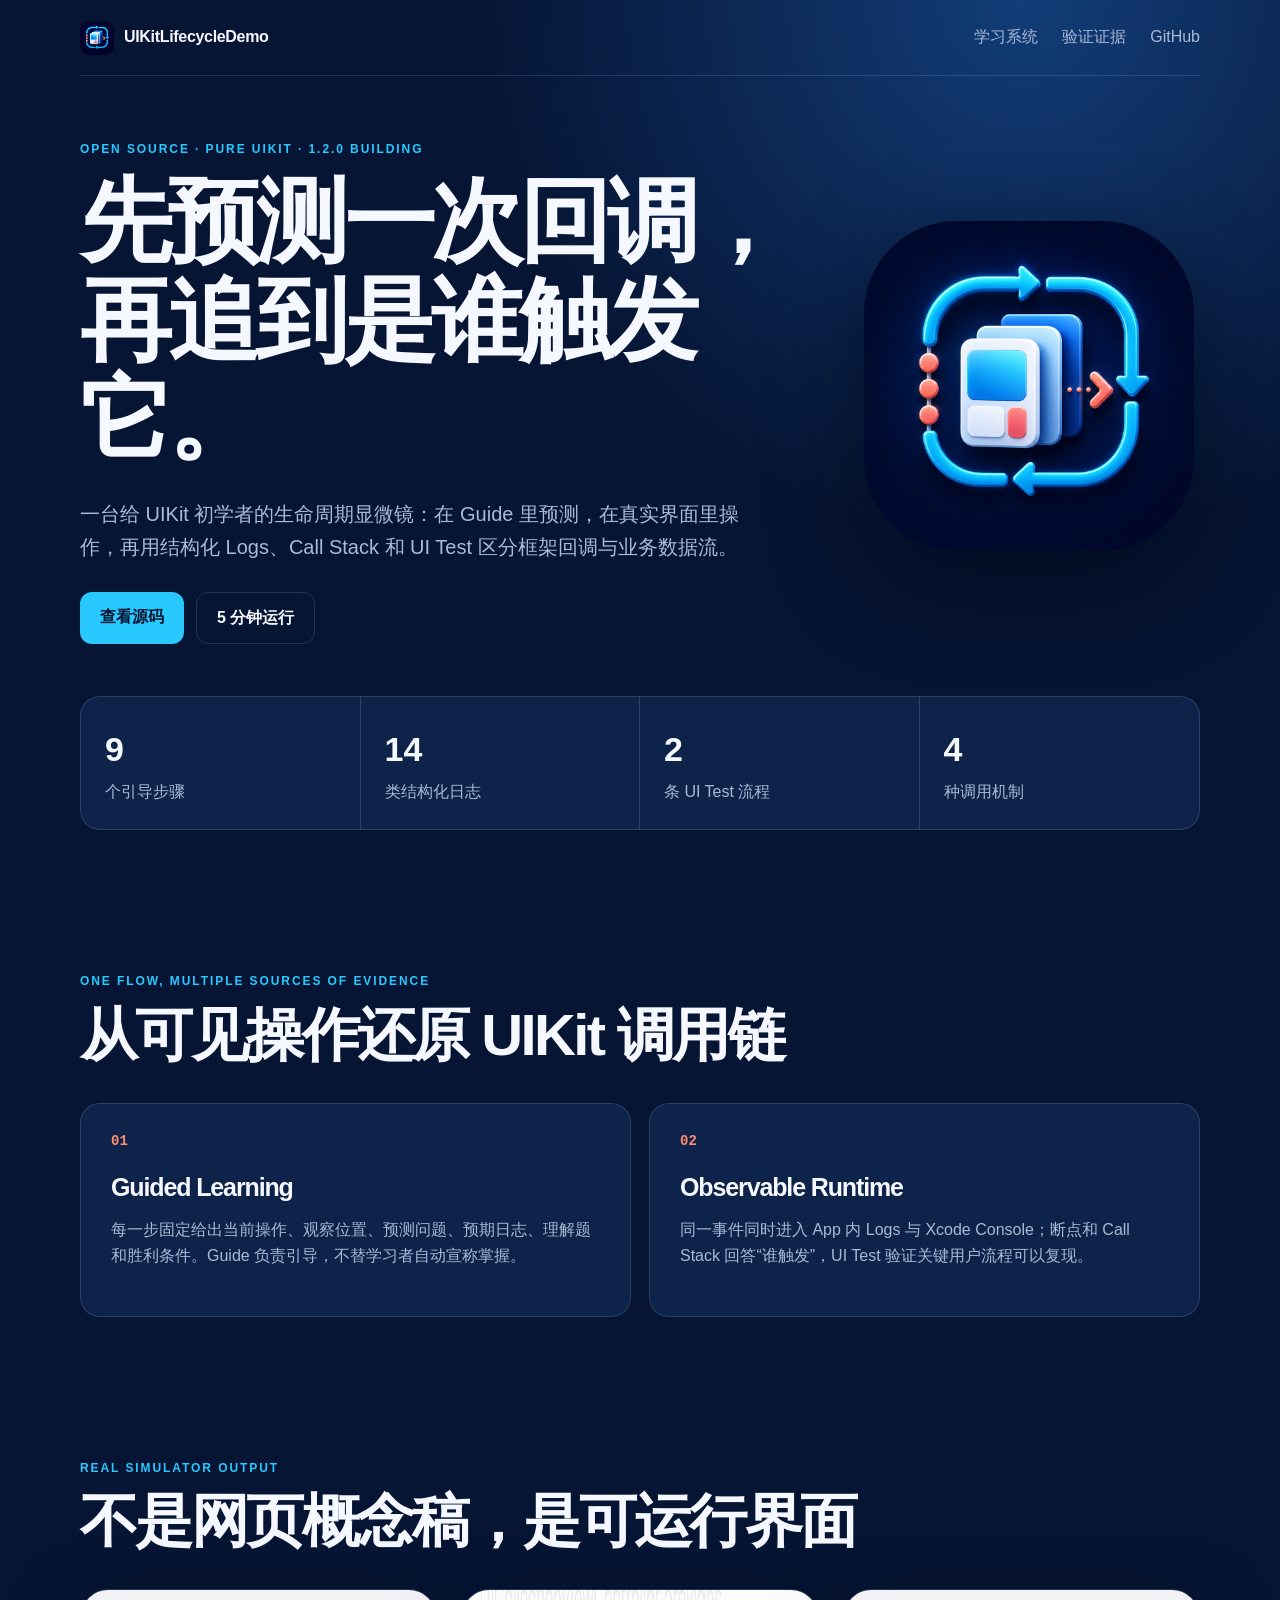
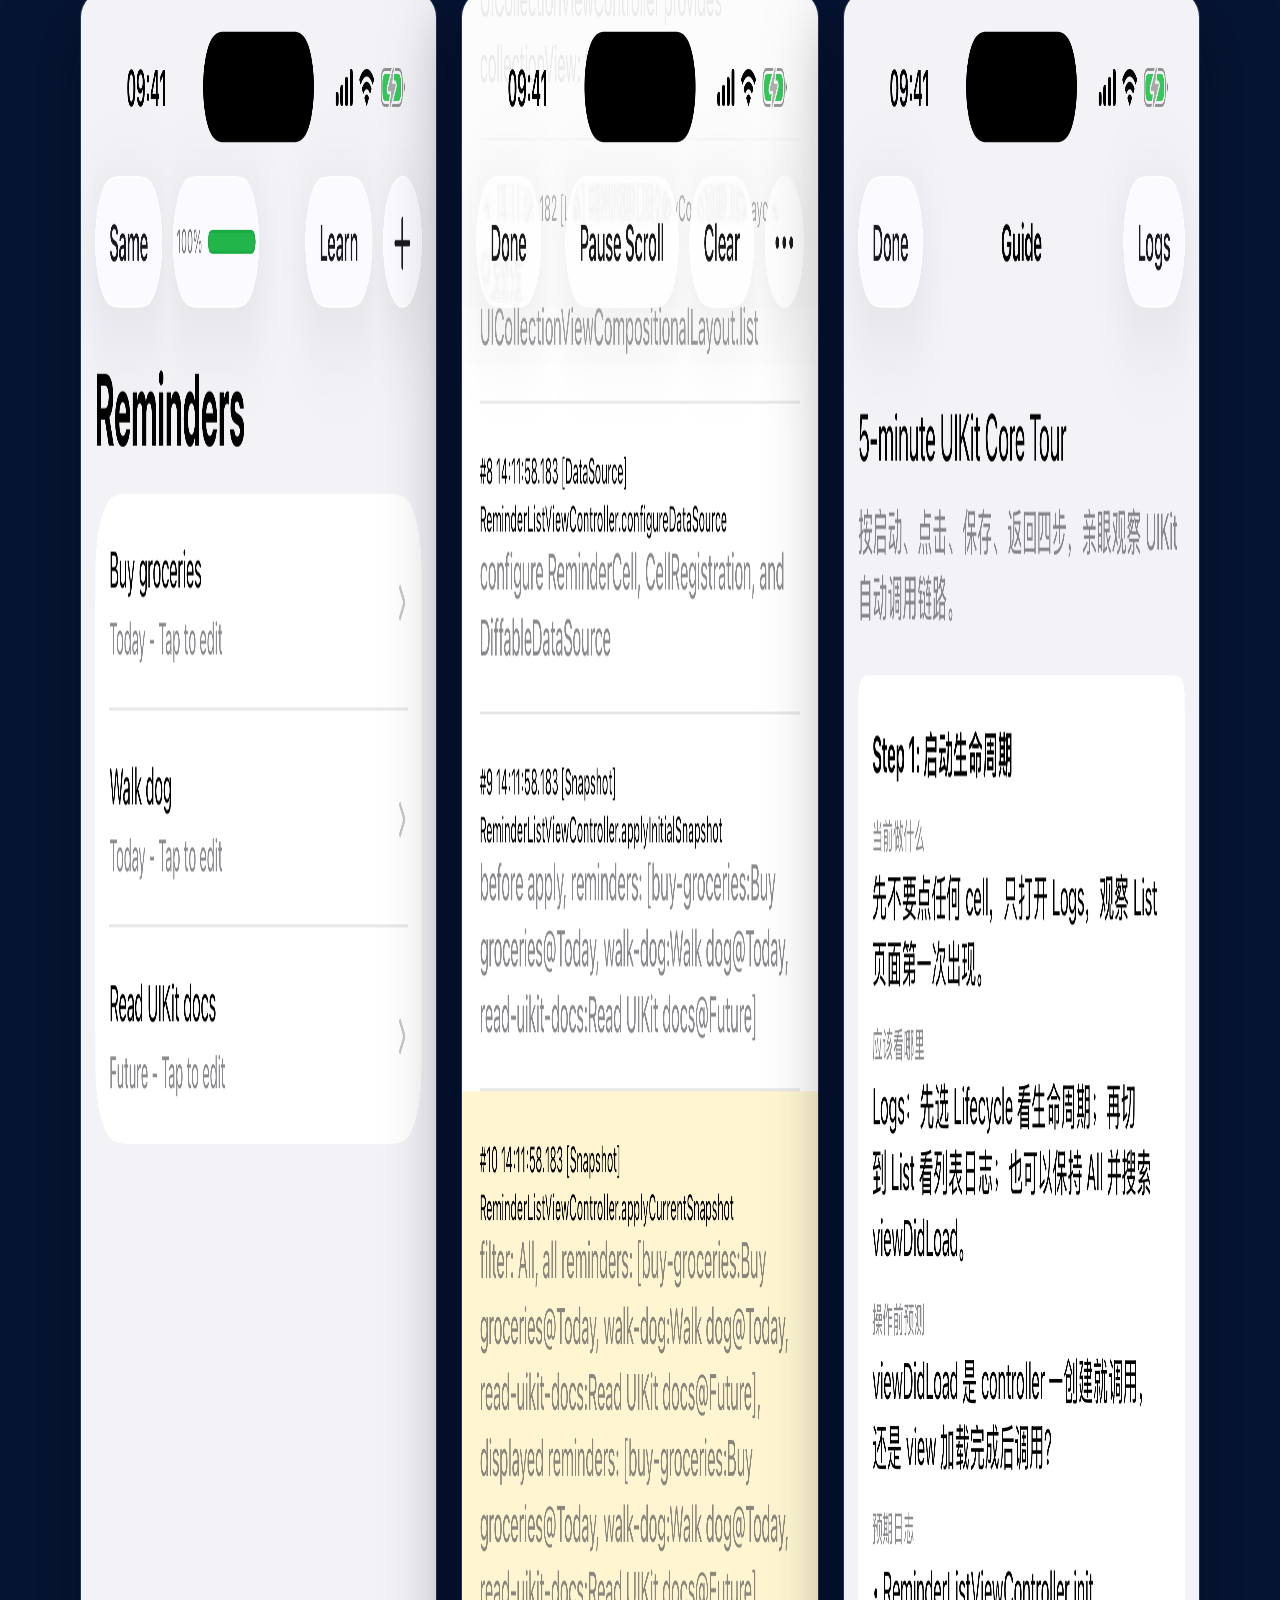
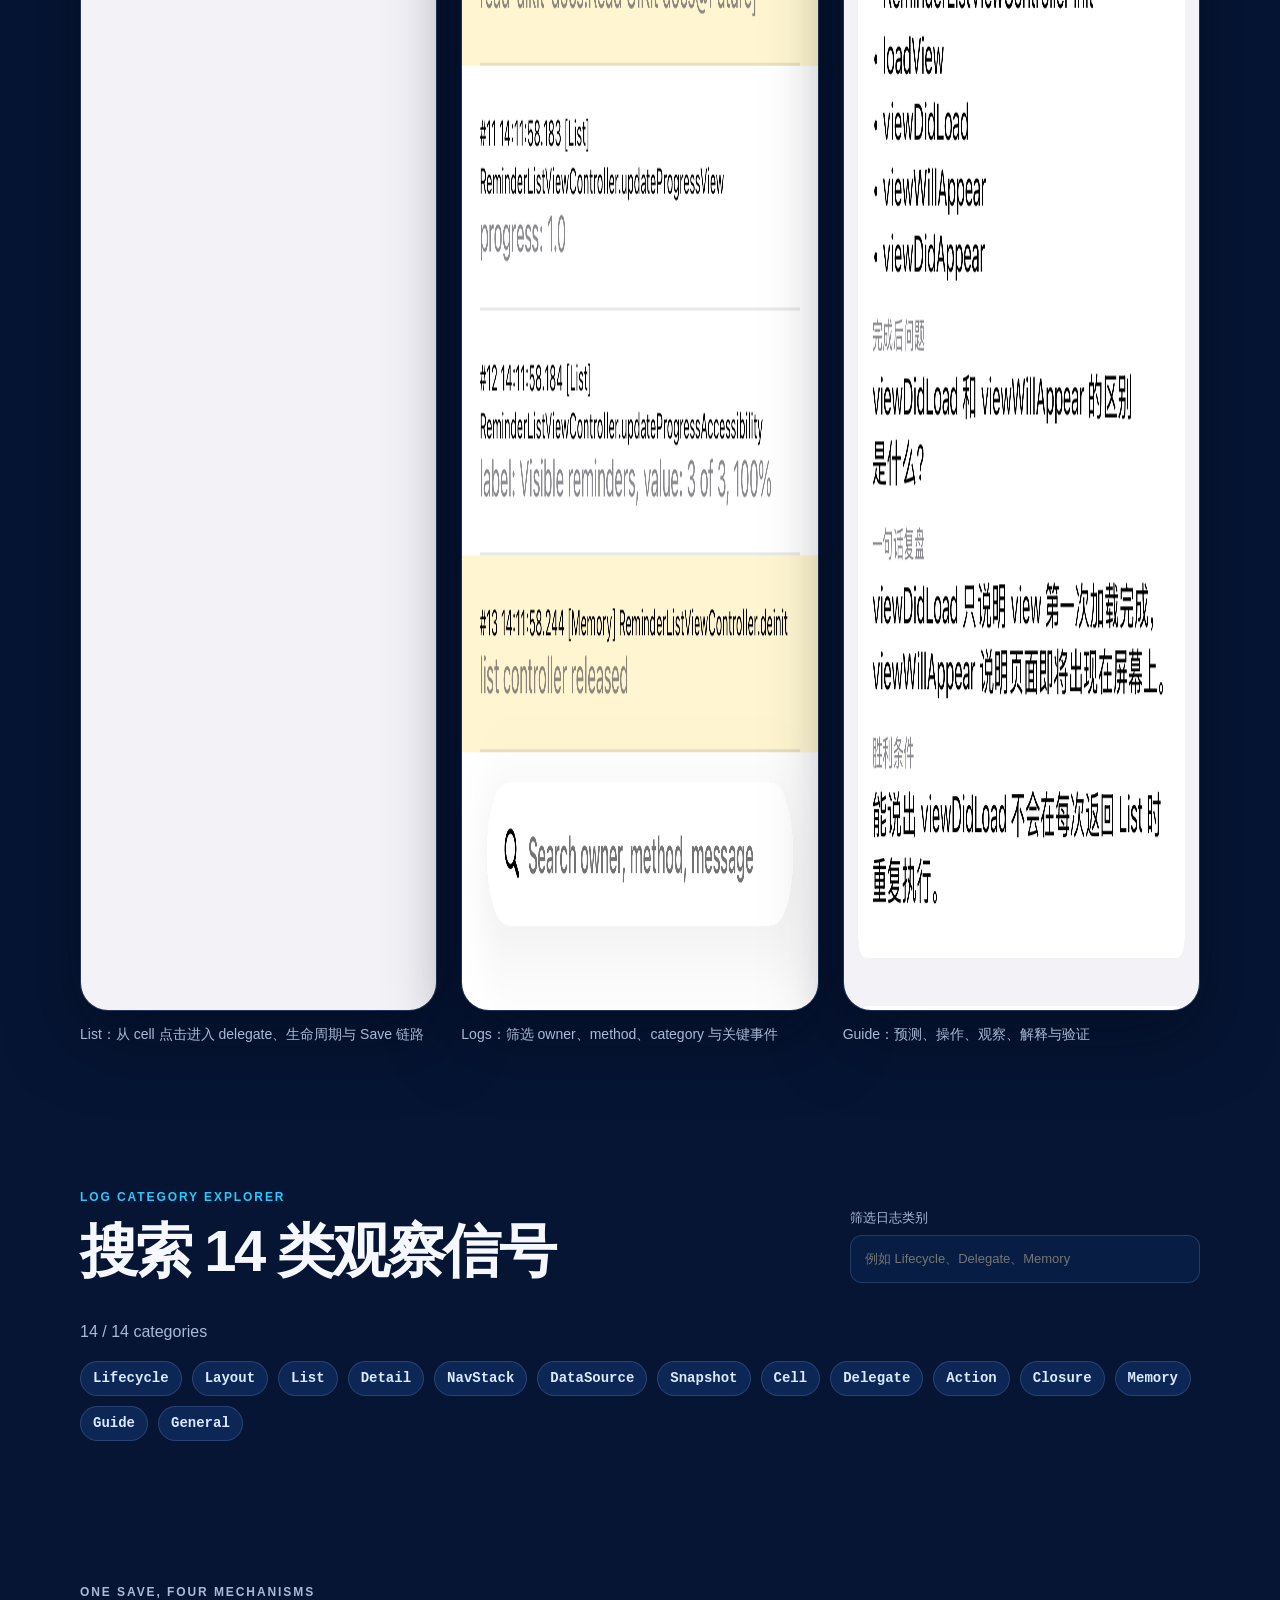
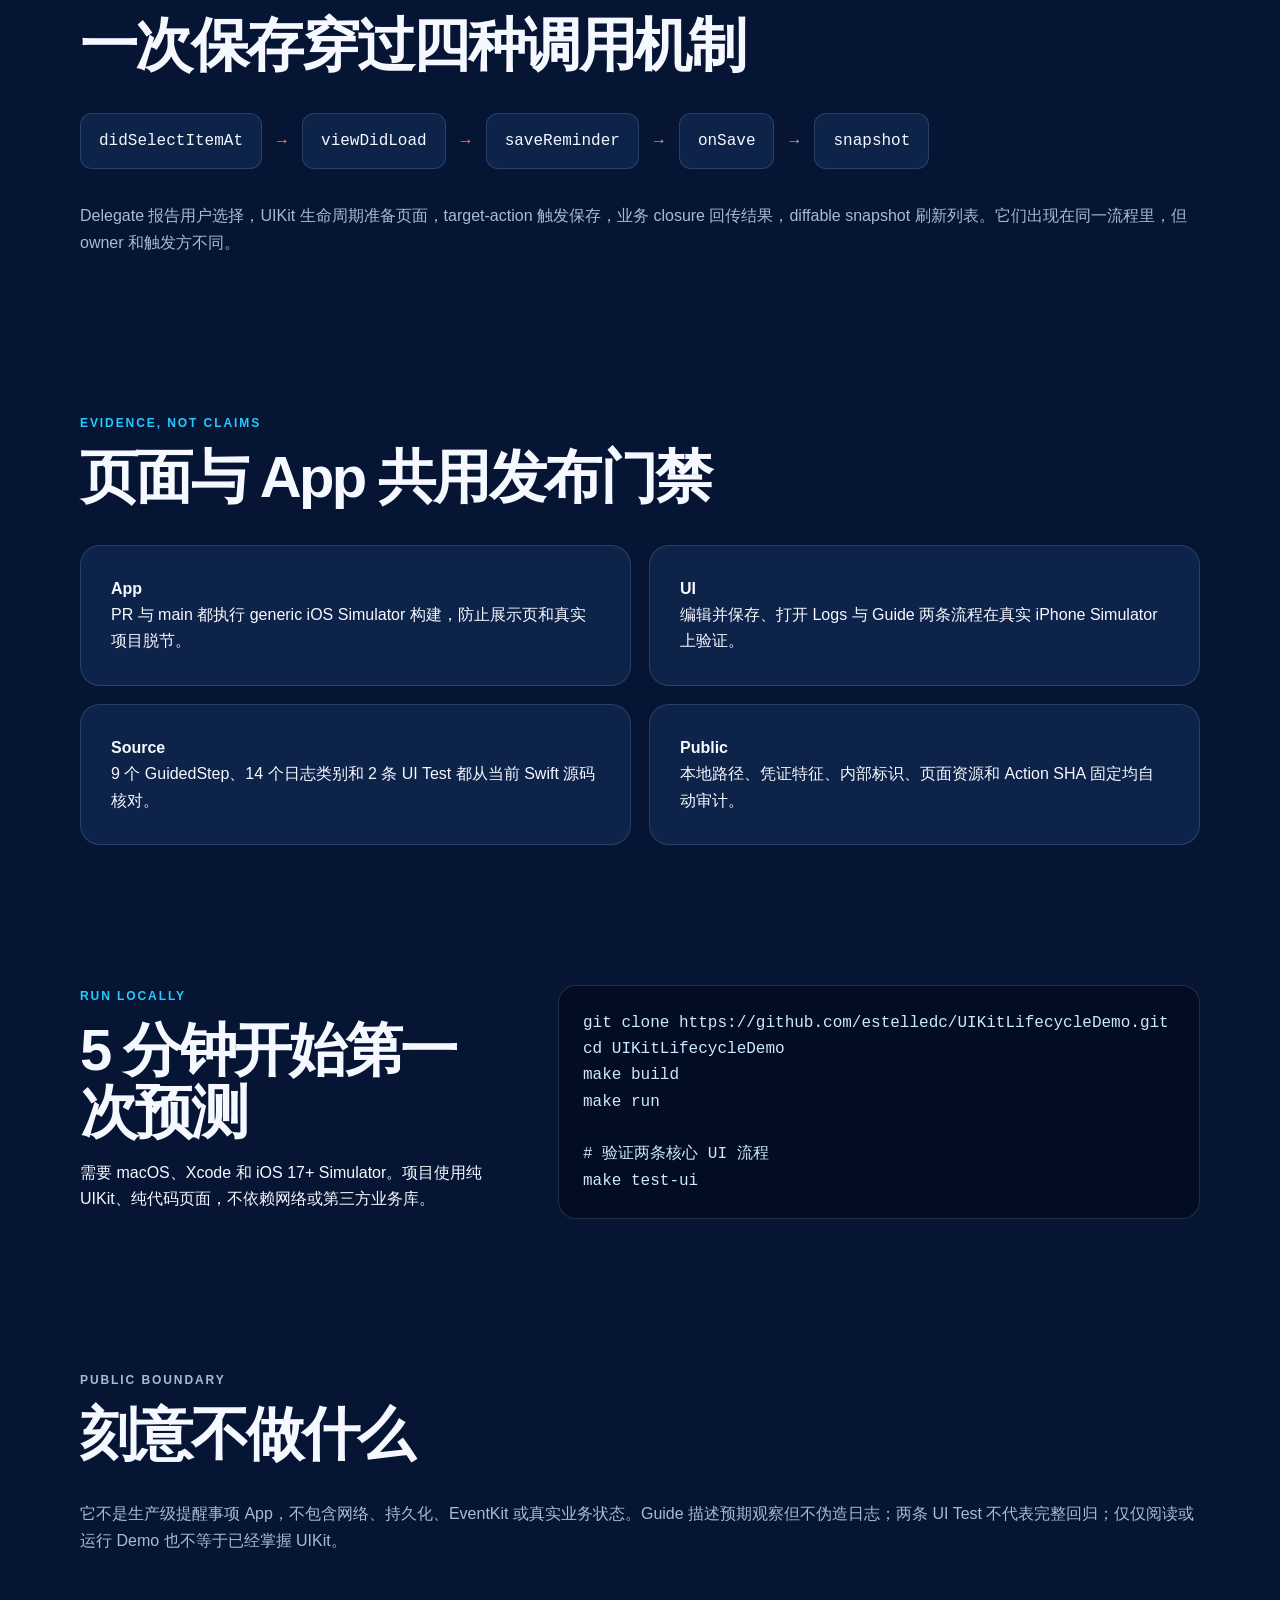
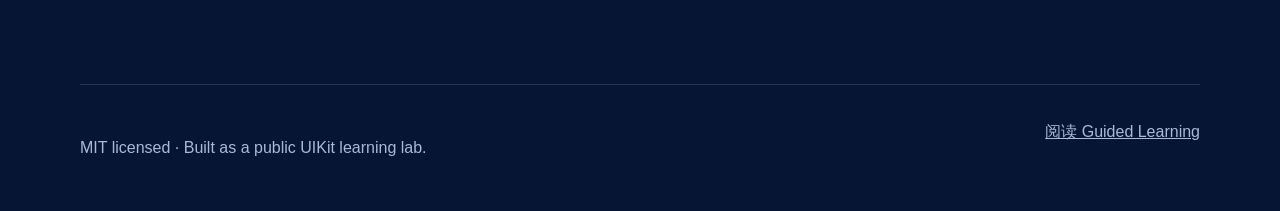
==== commit 41572cb9: "统一 GitHub Pages 视觉：对齐 SwiftMessengerLab" ====
--- a/docs/index.html
+++ b/docs/index.html
@@ -1,290 +1,105 @@
 <!doctype html>
-<html lang="zh-Hans">
+<html lang="zh-CN">
 <head>
   <meta charset="utf-8">
   <meta name="viewport" content="width=device-width, initial-scale=1">
-  <meta name="description" content="UIKit Lifecycle Lab：把生命周期、delegate、target-action、closure 与 cell 复用变成可观察、可验证的学习系统。">
-  <meta name="author" content="Jason Xun">
-  <meta name="color-scheme" content="light dark">
-  <meta name="theme-color" content="#f4f7fb">
-  <title>UIKit Lifecycle Lab · Jason Xun</title>
-
+  <title>UIKitLifecycleDemo · 可观察的 UIKit 生命周期实验室</title>
+  <meta name="description" content="面向 UIKit 初学者的公开学习实验室：9 个引导步骤、14 类结构化日志、真实 Call Stack 与 2 条 UI Test 流程。">
   <link rel="canonical" href="https://estelledc.github.io/UIKitLifecycleDemo/">
-  <link rel="icon" type="image/png" sizes="64x64" href="assets/favicon.png">
-  <link rel="stylesheet" href="assets/jx/tokens.css">
-  <link rel="stylesheet" href="assets/jx/base.css">
-  <link rel="stylesheet" href="assets/jx/components.css">
+  <link rel="icon" type="image/png" href="assets/favicon.png">
   <link rel="stylesheet" href="assets/style.css">
-
   <meta property="og:type" content="website">
-  <meta property="og:locale" content="zh_CN">
-  <meta property="og:site_name" content="Jason Xun · Product Systems Builder">
-  <meta property="og:title" content="UIKit Lifecycle Lab · 把隐式调用变成证据链">
-  <meta property="og:description" content="9 个引导步骤、14 类结构化日志与 2 条 UI 测试流程组成的纯 UIKit 学习实验室。">
+  <meta property="og:title" content="UIKitLifecycleDemo">
+  <meta property="og:description" content="先预测一次 UIKit 回调，再追到是谁触发它。">
   <meta property="og:url" content="https://estelledc.github.io/UIKitLifecycleDemo/">
-  <meta property="og:image" content="https://estelledc.github.io/UIKitLifecycleDemo/assets/og-uikit.png">
+  <meta property="og:image" content="https://estelledc.github.io/UIKitLifecycleDemo/assets/og-image.png">
   <meta property="og:image:width" content="1200">
   <meta property="og:image:height" content="630">
-  <meta property="og:image:alt" content="UIKit Lifecycle Lab 的观察链：Predict、Run、Observe、Verify">
+  <meta property="og:image:alt" content="UIKit 生命周期循环、页面层级与调用节点组成的实验室图标">
   <meta name="twitter:card" content="summary_large_image">
-  <meta name="twitter:title" content="UIKit Lifecycle Lab · 把隐式调用变成证据链">
-  <meta name="twitter:description" content="纯 UIKit、真实日志、Call Stack 与 UI Test 组成的可验证学习系统。">
-  <meta name="twitter:image" content="https://estelledc.github.io/UIKitLifecycleDemo/assets/og-uikit.png">
-
-  <script type="application/ld+json">
-  {
-    "@context": "https://schema.org",
-    "@graph": [
-      {
-        "@type": "Person",
-        "@id": "https://estelledc.github.io/#person",
-        "name": "Jason Xun",
-        "url": "https://estelledc.github.io/about/",
-        "sameAs": ["https://github.com/estelledc"]
-      },
-      {
-        "@type": "SoftwareSourceCode",
-        "@id": "https://estelledc.github.io/UIKitLifecycleDemo/#project",
-        "name": "UIKit Lifecycle Lab",
-        "alternateName": "UIKitLifecycleDemo",
-        "description": "A code-first UIKit learning lab for observing lifecycle, delegate, target-action, closure, snapshot, and cell reuse behavior.",
-        "url": "https://estelledc.github.io/UIKitLifecycleDemo/",
-        "codeRepository": "https://github.com/estelledc/UIKitLifecycleDemo",
-        "programmingLanguage": "Swift",
-        "runtimePlatform": "iOS Simulator",
-        "author": {"@id": "https://estelledc.github.io/#person"},
-        "inLanguage": ["zh-Hans", "en"],
-        "dateModified": "2026-07-13",
-        "isAccessibleForFree": true
-      }
-    ]
-  }
-  </script>
+  <meta name="twitter:image" content="https://estelledc.github.io/UIKitLifecycleDemo/assets/og-image.png">
 </head>
-<body>
-  <a class="jx-skip-link" href="#main">跳到主要内容</a>
-
-  <header class="jx-site-header">
-    <div class="jx-site-header__inner">
-      <a class="jx-site-header__identity" href="#main" aria-label="回到 UIKit Lifecycle Lab 首页">
-        <strong>Jason Xun · UIKit Lifecycle Lab</strong>
-        <span>observable UIKit · code-first experiment</span>
-      </a>
-      <nav class="jx-site-nav" aria-label="作品集导航">
-        <div class="jx-site-nav__links">
-          <a href="https://estelledc.github.io/">Hub</a>
-          <a href="https://estelledc.github.io/about/">About</a>
-          <a href="https://estelledc.github.io/resume/">Resume</a>
-          <a href="https://github.com/estelledc/UIKitLifecycleDemo">GitHub</a>
-          <button class="theme-button" type="button" data-theme-toggle aria-pressed="false">Dark</button>
-        </div>
-        <details class="jx-site-nav__menu">
-          <summary aria-label="打开导航">Menu</summary>
-          <nav aria-label="移动端作品集导航">
-            <a href="https://estelledc.github.io/">Hub</a>
-            <a href="https://estelledc.github.io/about/">About</a>
-            <a href="https://estelledc.github.io/resume/">Resume</a>
-            <a href="https://github.com/estelledc/UIKitLifecycleDemo">GitHub</a>
-            <button class="theme-button" type="button" data-theme-toggle aria-pressed="false">Dark</button>
-          </nav>
-        </details>
-      </nav>
+<body data-guided-steps="9" data-log-categories="14" data-ui-tests="2">
+  <header class="hero shell">
+    <nav aria-label="主导航">
+      <a class="brand" href="#top"><img src="assets/favicon.png" alt="UIKitLifecycleDemo 图标">UIKitLifecycleDemo</a>
+      <div><a href="#learn">学习系统</a><a href="#evidence">验证证据</a><a href="https://github.com/estelledc/UIKitLifecycleDemo">GitHub</a></div>
+    </nav>
+    <div class="hero-grid" id="top">
+      <div>
+        <p class="eyebrow">OPEN SOURCE · PURE UIKIT · 1.2.0 BUILDING</p>
+        <h1>先预测一次回调，<br>再追到是谁触发它。</h1>
+        <p class="lead">一台给 UIKit 初学者的生命周期显微镜：在 Guide 里预测，在真实界面里操作，再用结构化 Logs、Call Stack 和 UI Test 区分框架回调与业务数据流。</p>
+        <div class="actions"><a class="primary" href="https://github.com/estelledc/UIKitLifecycleDemo">查看源码</a><a class="secondary" href="#run">5 分钟运行</a></div>
+      </div>
+      <img class="app-icon" src="assets/app-icon.png" alt="由生命周期循环、页面层级和调用节点组成的项目图标">
     </div>
+    <dl class="metrics" aria-label="已验证的项目规模">
+      <div><dt>9</dt><dd>个引导步骤</dd></div>
+      <div><dt>14</dt><dd>类结构化日志</dd></div>
+      <div><dt>2</dt><dd>条 UI Test 流程</dd></div>
+      <div><dt>4</dt><dd>种调用机制</dd></div>
+    </dl>
   </header>
 
-  <main id="main">
-    <section class="jx-container case-hero" aria-labelledby="case-title">
-      <div class="case-hero__copy">
-        <div class="case-hero__meta">
-          <span class="jx-chip" data-state="building">Building</span>
-          <span class="jx-eyebrow"><span class="jx-eyebrow__rule"></span>Jason Xun product system</span>
-        </div>
-        <p class="case-kicker">UIKit · Guided Learning · Observable Runtime</p>
-        <h1 id="case-title">把 UIKit 的隐式调用，变成一条可以观察的证据链</h1>
-        <p class="case-hero__lede">这不是提醒事项业务 App，而是一台 UIKit 显微镜：学习者先预测，再操作真实界面，通过结构化日志与 Call Stack 分清生命周期、delegate、target-action 和 closure。</p>
-        <p class="case-hero__en" lang="en">A code-first UIKit learning lab that makes framework-driven behavior observable through guided experiments, structured logs, call stacks, and UI tests.</p>
-        <div class="case-actions">
-          <a class="jx-action" href="#system">查看系统设计</a>
-          <a class="jx-action jx-action--secondary" href="#run">本地运行</a>
-          <a class="jx-pill" href="https://github.com/estelledc/UIKitLifecycleDemo">View source</a>
-        </div>
-      </div>
-
-      <div class="runtime-card" data-save-lab aria-labelledby="runtime-title">
-        <div class="runtime-card__bar">
-          <span>SAVE TRACE / REAL UI + SOURCE PATH</span>
-          <span class="runtime-live">PROGRESSIVE LAB</span>
-        </div>
-        <div class="runtime-card__body">
-          <figure class="runtime-device">
-            <img src="assets/uikit-list.png" width="1206" height="2622" alt="iPhone 17 Pro Simulator 中用于 Save 实验的提醒列表" loading="eager" decoding="async" fetchpriority="high">
-            <figcaption>REAL SIMULATOR / iPhone 17 Pro</figcaption>
-          </figure>
-          <div class="runtime-sequence">
-            <p class="runtime-sequence__title" id="runtime-title">一次编辑与 Save，穿过四种调用机制。</p>
-            <button type="button" class="runtime-run" data-run-save hidden>Run Save trace</button>
-            <ol class="runtime-trace" data-save-trace>
-              <li data-mechanism="delegate"><span>01 · delegate</span><code>didSelectItemAt</code><small>列表把选择回调给业务控制器</small></li>
-              <li data-mechanism="lifecycle"><span>02 · lifecycle</span><code>viewDidLoad</code><small>UIKit 请求编辑页完成首次加载</small></li>
-              <li data-mechanism="target-action"><span>03 · target-action</span><code>saveReminder</code><small>Save 按钮触发注册的 action</small></li>
-              <li data-mechanism="closure"><span>04 · closure</span><code>onSave → snapshot</code><small>业务 closure 回传并刷新列表</small></li>
-            </ol>
-            <output class="runtime-output" data-save-output aria-live="polite" aria-atomic="true">静态顺序已完整展示。</output>
-            <noscript><p class="runtime-noscript">JavaScript 未启用：四步调用链仍可阅读，逐步点亮演示不可用。</p></noscript>
-          </div>
-        </div>
-        <a class="runtime-test" href="https://github.com/estelledc/UIKitLifecycleDemo/blob/main/UIKitLifecycleDemoUITests/UIKitLifecycleDemoUITests.swift">
-          <strong>2 / 2 UI TEST PASS</strong>
-          <span>2026-07-13 · local iPhone 17 Pro Simulator</span>
-          <small>编辑保存与 Logs / Guide 两条核心流程 · source ↗</small>
-        </a>
+  <main>
+    <section class="shell" id="learn">
+      <p class="eyebrow">ONE FLOW, MULTIPLE SOURCES OF EVIDENCE</p>
+      <h2>从可见操作还原 UIKit 调用链</h2>
+      <div class="two-col">
+        <article class="panel"><span class="number">01</span><h3>Guided Learning</h3><p>每一步固定给出当前操作、观察位置、预测问题、预期日志、理解题和胜利条件。Guide 负责引导，不替学习者自动宣称掌握。</p></article>
+        <article class="panel"><span class="number">02</span><h3>Observable Runtime</h3><p>同一事件同时进入 App 内 Logs 与 Xcode Console；断点和 Call Stack 回答“谁触发”，UI Test 验证关键用户流程可以复现。</p></article>
       </div>
     </section>
 
-    <section class="jx-container jx-proof case-proof" aria-labelledby="problem-title">
-      <div>
-        <p class="jx-case-section__heading">Problem / 问题</p>
-        <h2 id="problem-title">UIKit 最难的部分，往往不是写代码，而是看不见“谁调用了谁”</h2>
-        <p class="jx-proof__summary">只读方法名，很容易把框架生命周期、delegate 回调、按钮 action 和业务 closure 混在一起。这个系统把一次学习拆成 Predict → Run → Observe → Verify → Recap，并把证据留在 App 内 Logs、Xcode Console、Call Stack 和 UI Test 中。</p>
-        <p class="jx-proof__summary-en" lang="en">The design problem is observability: learners need to distinguish framework callbacks from application-controlled data flow using evidence they can reproduce.</p>
-        <div class="jx-proof__metrics" aria-label="仓库可核验数据">
-          <div class="jx-proof__metric"><strong>9</strong><span>个源码定义的引导步骤</span></div>
-          <div class="jx-proof__metric"><strong>14</strong><span>类结构化日志</span></div>
-          <div class="jx-proof__metric"><strong>2</strong><span>条 XCTest UI 流程</span></div>
-        </div>
-      </div>
-      <dl class="jx-proof__meta">
-        <div><dt>Role / Jason</dt><dd>定义学习目标、选择观察机制、编排验证路线并验收真实运行结果</dd></div>
-        <div><dt>AI collaboration</dt><dd>Codex / AI 辅助搭建 Demo、实现日志与文档、迭代自动化测试</dd></div>
-        <div><dt>Stack</dt><dd>Swift · UIKit · UICollectionView · XCTest · Xcode</dd></div>
-        <div><dt>Constraint</dt><dd>纯代码、无 SwiftUI、无第三方业务库、无网络与持久化</dd></div>
-      </dl>
-    </section>
-
-    <section class="jx-container jx-case-section" id="system" aria-labelledby="system-title">
-      <div class="jx-case-section__grid">
-        <h2 class="jx-case-section__heading" id="system-title">System / 系统</h2>
-        <div class="jx-case-section__body system-flow">
-          <article>
-            <span>01 · Predict</span>
-            <h3>先问“接下来会发生什么”</h3>
-            <p><code>GuidedStep</code> 把操作、观察位置、预测问题、预期日志和胜利条件放在同一张训练卡里。</p>
-          </article>
-          <article>
-            <span>02 · Observe</span>
-            <h3>让同一条事件同时可读、可筛选</h3>
-            <p><code>DemoLogStore</code> 保存结构化事件并继续输出 Console；Log Panel 支持分类、搜索、关键事件与暂停滚动。</p>
-          </article>
-          <article>
-            <span>03 · Verify</span>
-            <h3>用 Call Stack 与 UI Test 交叉验证</h3>
-            <p>断点回答“谁触发”，UI Test 验证编辑回传与 Guide / Logs 入口，避免把文档里的预期当成运行事实。</p>
-          </article>
-        </div>
+    <section class="screens shell" aria-labelledby="screens-title">
+      <p class="eyebrow">REAL SIMULATOR OUTPUT</p>
+      <h2 id="screens-title">不是网页概念稿，是可运行界面</h2>
+      <div class="screen-grid">
+        <figure><img src="assets/uikit-list.png" width="1206" height="2622" alt="Reminders 列表真实模拟器截图" loading="lazy" decoding="async"><figcaption>List：从 cell 点击进入 delegate、生命周期与 Save 链路</figcaption></figure>
+        <figure><img src="assets/uikit-logs.png" width="1206" height="2622" alt="结构化 UIKit Logs 面板真实模拟器截图" loading="lazy" decoding="async"><figcaption>Logs：筛选 owner、method、category 与关键事件</figcaption></figure>
+        <figure><img src="assets/uikit-guide.png" width="1206" height="2622" alt="五分钟 UIKit Guide 真实模拟器截图" loading="lazy" decoding="async"><figcaption>Guide：预测、操作、观察、解释与验证</figcaption></figure>
       </div>
     </section>
 
-    <section class="jx-container jx-case-section observation-section" aria-labelledby="observation-title">
-      <div class="jx-case-section__grid">
-        <h2 class="jx-case-section__heading" id="observation-title">Interface / 观察面</h2>
-        <div class="jx-case-section__body observation-stack">
-          <div class="simulator-gallery" aria-label="UIKitLifecycleDemo 三个真实 Simulator 页面">
-            <figure class="device-shot">
-              <div class="device-shot__screen">
-                <img src="assets/uikit-list.png" width="1206" height="2622" alt="iPhone 17 Pro 模拟器中的 UIKitLifecycleDemo 提醒列表首页" loading="lazy" decoding="async">
-              </div>
-              <figcaption>List：从真实 cell 点击进入生命周期、delegate 与 Save 链路。</figcaption>
-            </figure>
-            <figure class="device-shot">
-              <div class="device-shot__screen">
-                <img src="assets/uikit-logs.png" width="1206" height="2622" alt="iPhone 17 Pro 模拟器中的结构化 UIKit 日志面板" loading="lazy" decoding="async">
-              </div>
-              <figcaption>Logs：按 owner、method、category 和关键事件筛选框架回调证据。</figcaption>
-            </figure>
-            <figure class="device-shot">
-              <div class="device-shot__screen">
-                <img src="assets/uikit-guide.png" width="1206" height="2622" alt="iPhone 17 Pro 模拟器中的五分钟 UIKit 引导实验" loading="lazy" decoding="async">
-              </div>
-              <figcaption>Guide：先预测，再操作、观察、解释与验证，不把打开页面等同于掌握。</figcaption>
-            </figure>
-          </div>
-          <div class="mechanism-map">
-            <p class="mechanism-map__label">ONE FLOW · FOUR MECHANISMS</p>
-            <ol>
-              <li><span>UIKit lifecycle</span><strong>viewDidLoad → viewWillAppear</strong><small>框架根据页面状态触发</small></li>
-              <li><span>Delegate</span><strong>didSelectItemAt</strong><small>collection view 把点击回调给业务代码</small></li>
-              <li><span>Target-action</span><strong>saveReminder</strong><small>按钮事件调用 action</small></li>
-              <li><span>Closure</span><strong>onSave → snapshot</strong><small>业务代码主动回传编辑结果</small></li>
-            </ol>
-          </div>
-        </div>
-      </div>
+    <section class="category-section shell">
+      <div class="section-heading"><div><p class="eyebrow">LOG CATEGORY EXPLORER</p><h2>搜索 14 类观察信号</h2></div><label>筛选日志类别<input id="category-filter" type="search" autocomplete="off" placeholder="例如 Lifecycle、Delegate、Memory"></label></div>
+      <p id="category-count" class="muted" aria-live="polite">14 / 14 categories</p>
+      <div id="category-list" class="category-list"></div>
     </section>
 
-    <section class="jx-container jx-case-section" id="proof" aria-labelledby="evidence-title">
-      <div class="jx-case-section__grid">
-        <h2 class="jx-case-section__heading" id="evidence-title">Evidence / 证据</h2>
-        <div class="jx-case-section__body">
-          <p>展示页只陈述能够从当前仓库或本地构建直接复核的事实。</p>
-          <div class="test-proof" aria-label="最近 UI Test 验证记录">
-            <span>LAST VERIFIED · 2026-07-13</span>
-            <strong>2 / 2 UI Test passed</strong>
-            <p>本地 iPhone 17 Pro Simulator：<code>testEditFirstReminderTitle</code> 与 <code>testOpenLogsAndGuide</code> 均通过。来源是当前 XCTest 文件与本次本地运行，不代表完整回归覆盖。</p>
-          </div>
-          <ul class="jx-evidence-list evidence-list">
-            <li><a href="https://github.com/estelledc/UIKitLifecycleDemo/blob/main/UIKitLifecycleDemo/GuidedExperiment.swift"><span><strong>9 个 GuidedStep</strong><small>包括四步核心路线与五个高级观察步骤</small></span></a></li>
-            <li><a href="https://github.com/estelledc/UIKitLifecycleDemo/blob/main/UIKitLifecycleDemo/DemoLogStore.swift"><span><strong>14 个 DemoLogCategory</strong><small>每条事件含序号、时间、owner、method、message 与关键标记</small></span></a></li>
-            <li><a href="https://github.com/estelledc/UIKitLifecycleDemo/blob/main/UIKitLifecycleDemoUITests/UIKitLifecycleDemoUITests.swift"><span><strong>2 条 UI Test 流程</strong><small>编辑并保存；打开 Logs 与 Guide 并检查关键控件</small></span></a></li>
-            <li><a href="https://github.com/estelledc/UIKitLifecycleDemo/blob/main/Makefile"><span><strong>可复现工具链</strong><small>Makefile 固化 build、run、test-ui、logs 与 clean</small></span></a></li>
-          </ul>
-        </div>
-      </div>
+    <section class="trace shell">
+      <p class="eyebrow">ONE SAVE, FOUR MECHANISMS</p>
+      <h2>一次保存穿过四种调用机制</h2>
+      <div class="pipeline" aria-label="保存调用链"><span>didSelectItemAt</span><b>→</b><span>viewDidLoad</span><b>→</b><span>saveReminder</span><b>→</b><span>onSave</span><b>→</b><span>snapshot</span></div>
+      <p>Delegate 报告用户选择，UIKit 生命周期准备页面，target-action 触发保存，业务 closure 回传结果，diffable snapshot 刷新列表。它们出现在同一流程里，但 owner 和触发方不同。</p>
     </section>
 
-    <section class="jx-container jx-case-section" id="run" aria-labelledby="run-title">
-      <div class="jx-case-section__grid">
-        <h2 class="jx-case-section__heading" id="run-title">Run / 复现</h2>
-        <div class="jx-case-section__body run-grid">
-          <div>
-            <h3>用真实 Xcode 与 Simulator 观察</h3>
-            <p>网页负责解释系统，运行证据仍来自 UIKit App。仓库默认使用 iPhone 17 Pro Simulator，也可通过 Make 参数切换设备。</p>
-          </div>
-          <pre><code>git clone https://github.com/estelledc/UIKitLifecycleDemo.git
+    <section class="evidence shell" id="evidence">
+      <p class="eyebrow">EVIDENCE, NOT CLAIMS</p>
+      <h2>页面与 App 共用发布门禁</h2>
+      <div class="check-grid"><p><strong>App</strong><br>PR 与 main 都执行 generic iOS Simulator 构建，防止展示页和真实项目脱节。</p><p><strong>UI</strong><br>编辑并保存、打开 Logs 与 Guide 两条流程在真实 iPhone Simulator 上验证。</p><p><strong>Source</strong><br>9 个 GuidedStep、14 个日志类别和 2 条 UI Test 都从当前 Swift 源码核对。</p><p><strong>Public</strong><br>本地路径、凭证特征、内部标识、页面资源和 Action SHA 固定均自动审计。</p></div>
+    </section>
+
+    <section class="run shell" id="run">
+      <div><p class="eyebrow">RUN LOCALLY</p><h2>5 分钟开始第一次预测</h2><p>需要 macOS、Xcode 和 iOS 17+ Simulator。项目使用纯 UIKit、纯代码页面，不依赖网络或第三方业务库。</p></div>
+      <pre><code>git clone https://github.com/estelledc/UIKitLifecycleDemo.git
 cd UIKitLifecycleDemo
 make build
 make run
+
+# 验证两条核心 UI 流程
 make test-ui</code></pre>
-        </div>
-      </div>
     </section>
 
-    <section class="jx-container jx-case-section" aria-labelledby="limits-title">
-      <div class="jx-case-section__grid">
-        <h2 class="jx-case-section__heading" id="limits-title">Limitations / 边界</h2>
-        <div class="jx-case-section__body jx-case-limit">
-          <p><strong>这是一套学习实验室，不是生产级提醒事项 App。</strong>它不包含网络、持久化、EventKit 或真实业务状态；Guide 描述预期观察，不会伪造日志；两条 UI Test 只覆盖核心编辑流程和 Guide / Logs 入口，尚未覆盖所有高级实验。项目也不声称仅凭阅读或运行 Demo 就能掌握 UIKit。</p>
-        </div>
-      </div>
+    <section class="limits shell">
+      <p class="eyebrow">PUBLIC BOUNDARY</p>
+      <h2>刻意不做什么</h2>
+      <p>它不是生产级提醒事项 App，不包含网络、持久化、EventKit 或真实业务状态。Guide 描述预期观察但不伪造日志；两条 UI Test 不代表完整回归；仅仅阅读或运行 Demo 也不等于已经掌握 UIKit。</p>
     </section>
   </main>
 
-  <footer class="jx-footer">
-    <div class="jx-footer__colophon">
-      <strong>UIKit Lifecycle Lab</strong>
-      <span lang="en">A Jason Xun product system</span>
-    </div>
-    <nav class="jx-footer__index" aria-label="页脚导航">
-      <a href="#system">system</a>
-      <a href="#proof">evidence</a>
-      <a href="#run">run</a>
-      <a href="https://estelledc.github.io/">hub</a>
-      <a href="https://estelledc.github.io/about/">about</a>
-      <a href="https://estelledc.github.io/resume/">resume</a>
-      <a href="https://github.com/estelledc/UIKitLifecycleDemo">github</a>
-    </nav>
-    <time class="jx-footer__stamp" datetime="2026-07-13" lang="en">Updated 2026·07·13</time>
-  </footer>
-
-  <script src="assets/app.js" defer></script>
+  <footer class="shell"><p>MIT licensed · Built as a public UIKit learning lab.</p><a href="https://github.com/estelledc/UIKitLifecycleDemo/blob/main/docs/guided-learning.md">阅读 Guided Learning</a></footer>
+  <script src="assets/app.js"></script>
 </body>
 </html>
--- a/docs/assets/style.css
+++ b/docs/assets/style.css
@@ -0,0 +1,72 @@
+:root {
+  color-scheme: dark;
+  --bg: #061534;
+  --panel: rgba(18, 42, 83, .72);
+  --line: rgba(148, 182, 230, .2);
+  --text: #f6f8ff;
+  --muted: #aab9d6;
+  --cyan: #27c9ff;
+  --coral: #ff8b73;
+  --max: 1120px;
+}
+* { box-sizing: border-box; }
+html { scroll-behavior: smooth; }
+body { margin: 0; background: radial-gradient(circle at 80% 0, #123d78 0, var(--bg) 34rem); color: var(--text); font: 16px/1.65 -apple-system, BlinkMacSystemFont, "Segoe UI", sans-serif; }
+a { color: inherit; }
+a:focus-visible, input:focus-visible { outline: 3px solid var(--coral); outline-offset: 4px; }
+.shell { width: min(calc(100% - 40px), var(--max)); margin-inline: auto; }
+nav { min-height: 76px; display: flex; align-items: center; justify-content: space-between; gap: 24px; border-bottom: 1px solid var(--line); }
+nav a { text-decoration: none; margin-left: 24px; color: var(--muted); }
+.brand { display: flex; align-items: center; gap: 10px; margin-left: 0; color: var(--text); font-weight: 750; letter-spacing: -.02em; }
+.brand img { width: 34px; height: 34px; border-radius: 9px; }
+.hero-grid { min-height: 620px; display: grid; grid-template-columns: 1.35fr .65fr; align-items: center; gap: 70px; }
+.eyebrow { color: var(--cyan); font-size: 12px; font-weight: 800; letter-spacing: .16em; }
+h1, h2, h3 { margin: 0; letter-spacing: -.045em; line-height: 1.08; }
+h1 { max-width: 760px; font-size: clamp(52px, 8vw, 92px); }
+h2 { font-size: clamp(36px, 5vw, 58px); }
+h3 { font-size: 25px; }
+.lead { max-width: 680px; margin: 28px 0; color: var(--muted); font-size: 20px; }
+.app-icon { width: min(100%, 330px); border-radius: 28%; box-shadow: 0 35px 90px #020918aa; justify-self: center; }
+.actions { display: flex; flex-wrap: wrap; gap: 12px; }
+.actions a { padding: 12px 20px; border-radius: 12px; text-decoration: none; font-weight: 700; }
+.primary { background: var(--cyan); color: #03132f; }
+.secondary { border: 1px solid var(--line); }
+.metrics { display: grid; grid-template-columns: repeat(4, 1fr); margin: 0; border: 1px solid var(--line); border-radius: 20px; background: var(--panel); }
+.metrics div { padding: 24px; border-right: 1px solid var(--line); }
+.metrics div:last-child { border: 0; }
+.metrics dt { font-size: 34px; font-weight: 800; }
+.metrics dd { margin: 2px 0 0; color: var(--muted); }
+section { padding-top: 130px; }
+section > h2, .section-heading { margin-bottom: 36px; }
+.two-col, .check-grid { display: grid; grid-template-columns: repeat(2, 1fr); gap: 18px; }
+.panel, .check-grid p { margin: 0; padding: 30px; border: 1px solid var(--line); border-radius: 20px; background: var(--panel); }
+.panel p, .trace > p, .limits > p { color: var(--muted); }
+.number { display: block; margin-bottom: 26px; color: var(--coral); font: 800 14px/1 ui-monospace, monospace; }
+.screen-grid { display: grid; grid-template-columns: repeat(3, 1fr); gap: 24px; }
+figure { margin: 0; }
+figure img { width: 100%; display: block; border-radius: 28px; border: 1px solid var(--line); box-shadow: 0 25px 70px #02091888; }
+figcaption { margin-top: 12px; color: var(--muted); font-size: 14px; }
+.section-heading { display: flex; justify-content: space-between; align-items: end; gap: 30px; }
+label { color: var(--muted); font-size: 13px; }
+input { display: block; width: min(350px, 80vw); margin-top: 7px; padding: 12px 14px; border: 1px solid var(--line); border-radius: 12px; background: #081d43; color: var(--text); font: inherit; }
+.muted { color: var(--muted); }
+.category-list { display: flex; flex-wrap: wrap; gap: 10px; }
+.category-chip { padding: 8px 12px; border: 1px solid var(--line); border-radius: 999px; background: #0c2756; color: #dbe9ff; font: 600 14px/1.2 ui-monospace, SFMono-Regular, monospace; }
+.pipeline { display: flex; flex-wrap: wrap; align-items: center; gap: 12px; margin: 34px 0; }
+.pipeline span { padding: 14px 18px; border: 1px solid var(--line); border-radius: 12px; background: var(--panel); font-family: ui-monospace, monospace; }
+.pipeline b { color: var(--coral); }
+.run { display: grid; grid-template-columns: .8fr 1.2fr; gap: 50px; align-items: center; }
+pre { overflow: auto; margin: 0; padding: 24px; border: 1px solid var(--line); border-radius: 18px; background: #020c22; color: #cce9ff; }
+code { font-family: ui-monospace, SFMono-Regular, Menlo, monospace; }
+footer { display: flex; justify-content: space-between; gap: 24px; margin-top: 130px; padding-block: 34px; border-top: 1px solid var(--line); color: var(--muted); }
+@media (max-width: 780px) {
+  nav div { display: none; }
+  .hero-grid { min-height: auto; grid-template-columns: 1fr; padding: 80px 0; }
+  .app-icon { grid-row: 1; width: 180px; }
+  .metrics, .two-col, .check-grid, .screen-grid, .run { grid-template-columns: 1fr; }
+  .metrics div { border-right: 0; border-bottom: 1px solid var(--line); }
+  .section-heading { align-items: start; flex-direction: column; }
+  section { padding-top: 90px; }
+  footer { flex-direction: column; }
+}
+@media (prefers-reduced-motion: reduce) { html { scroll-behavior: auto; } }
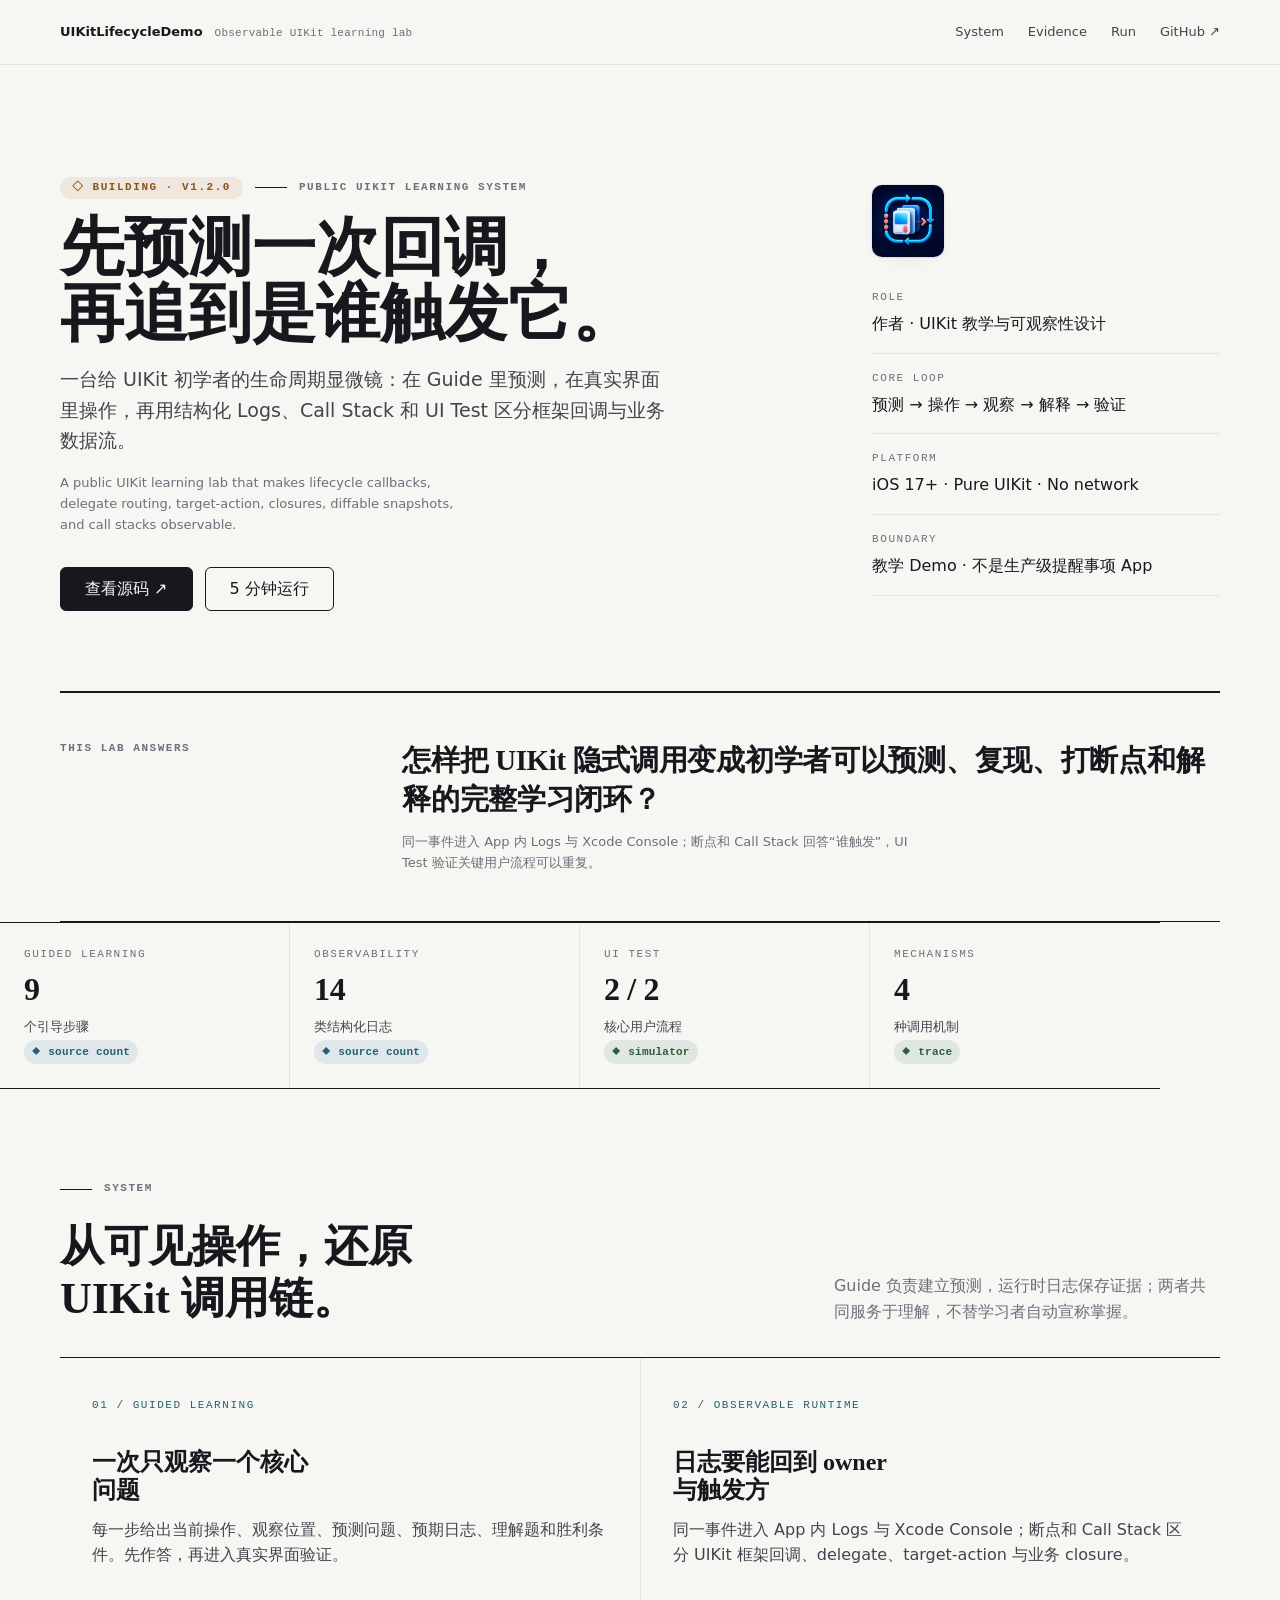
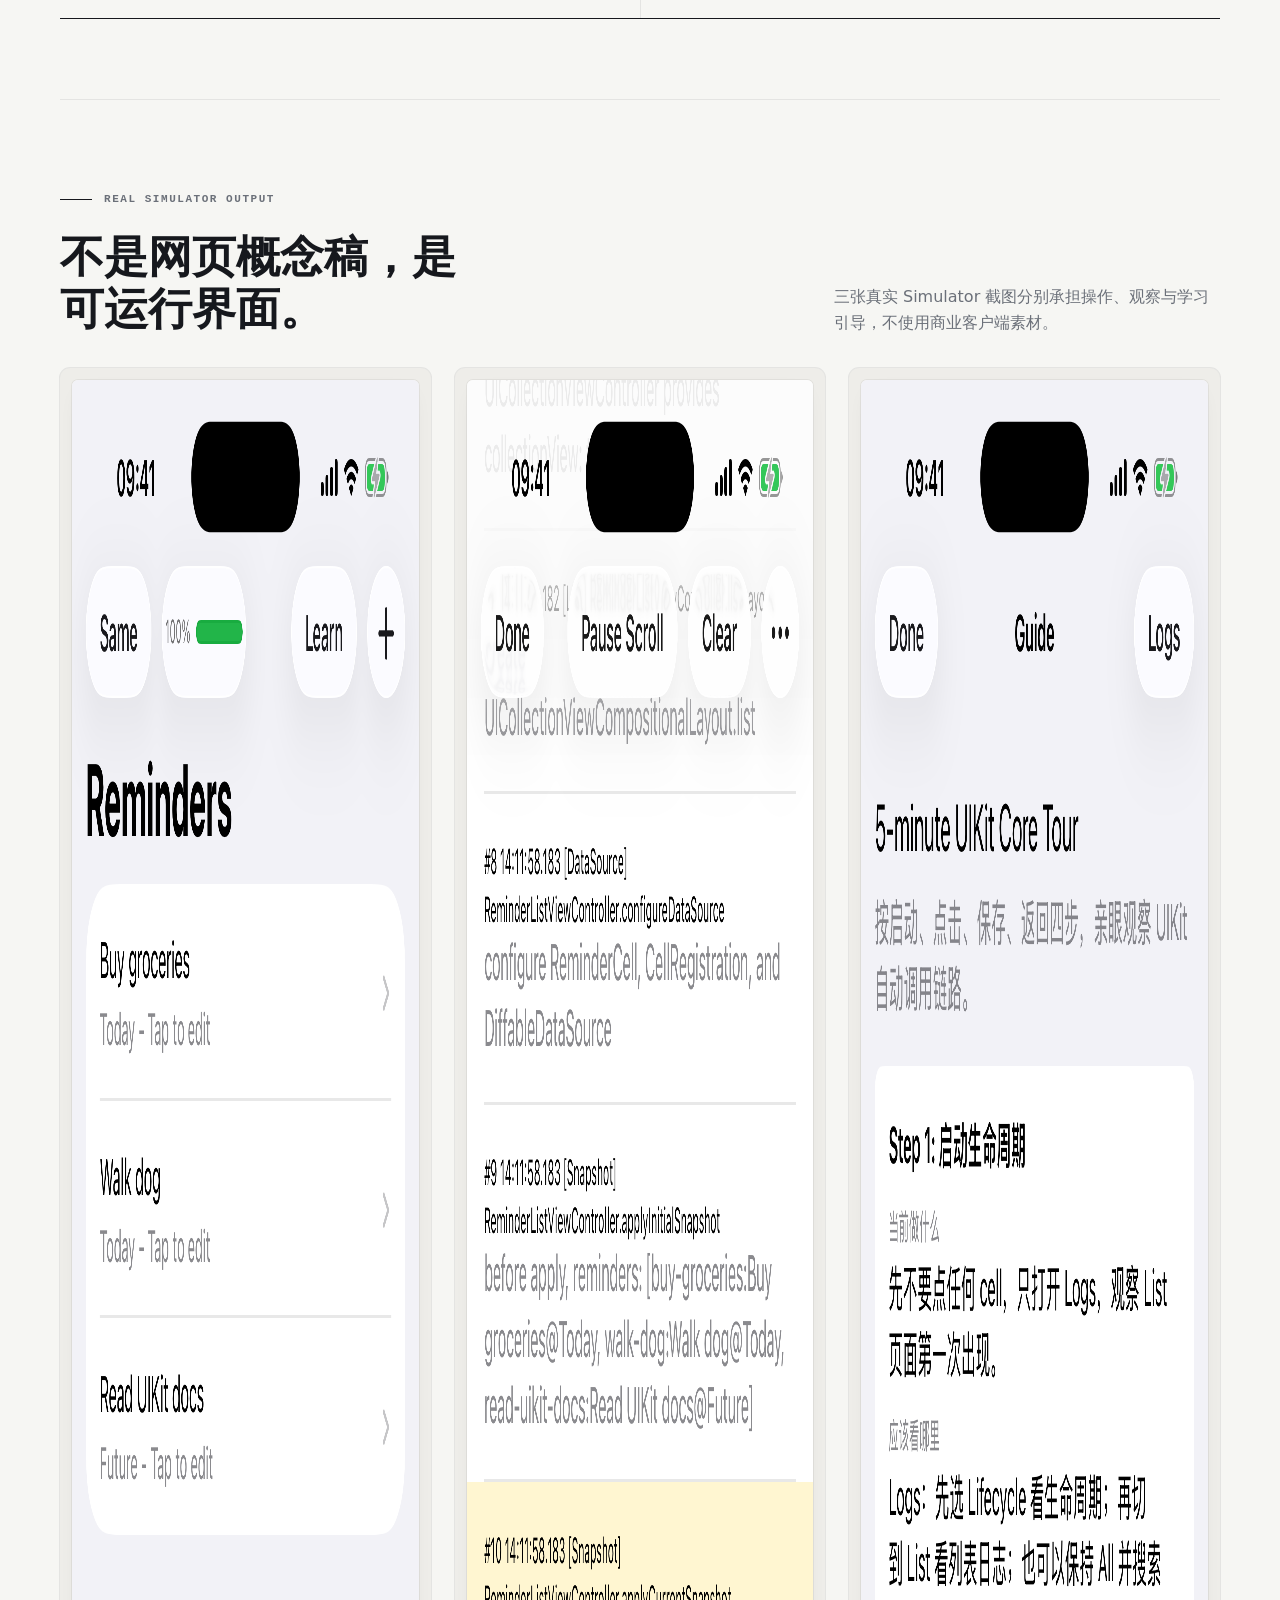
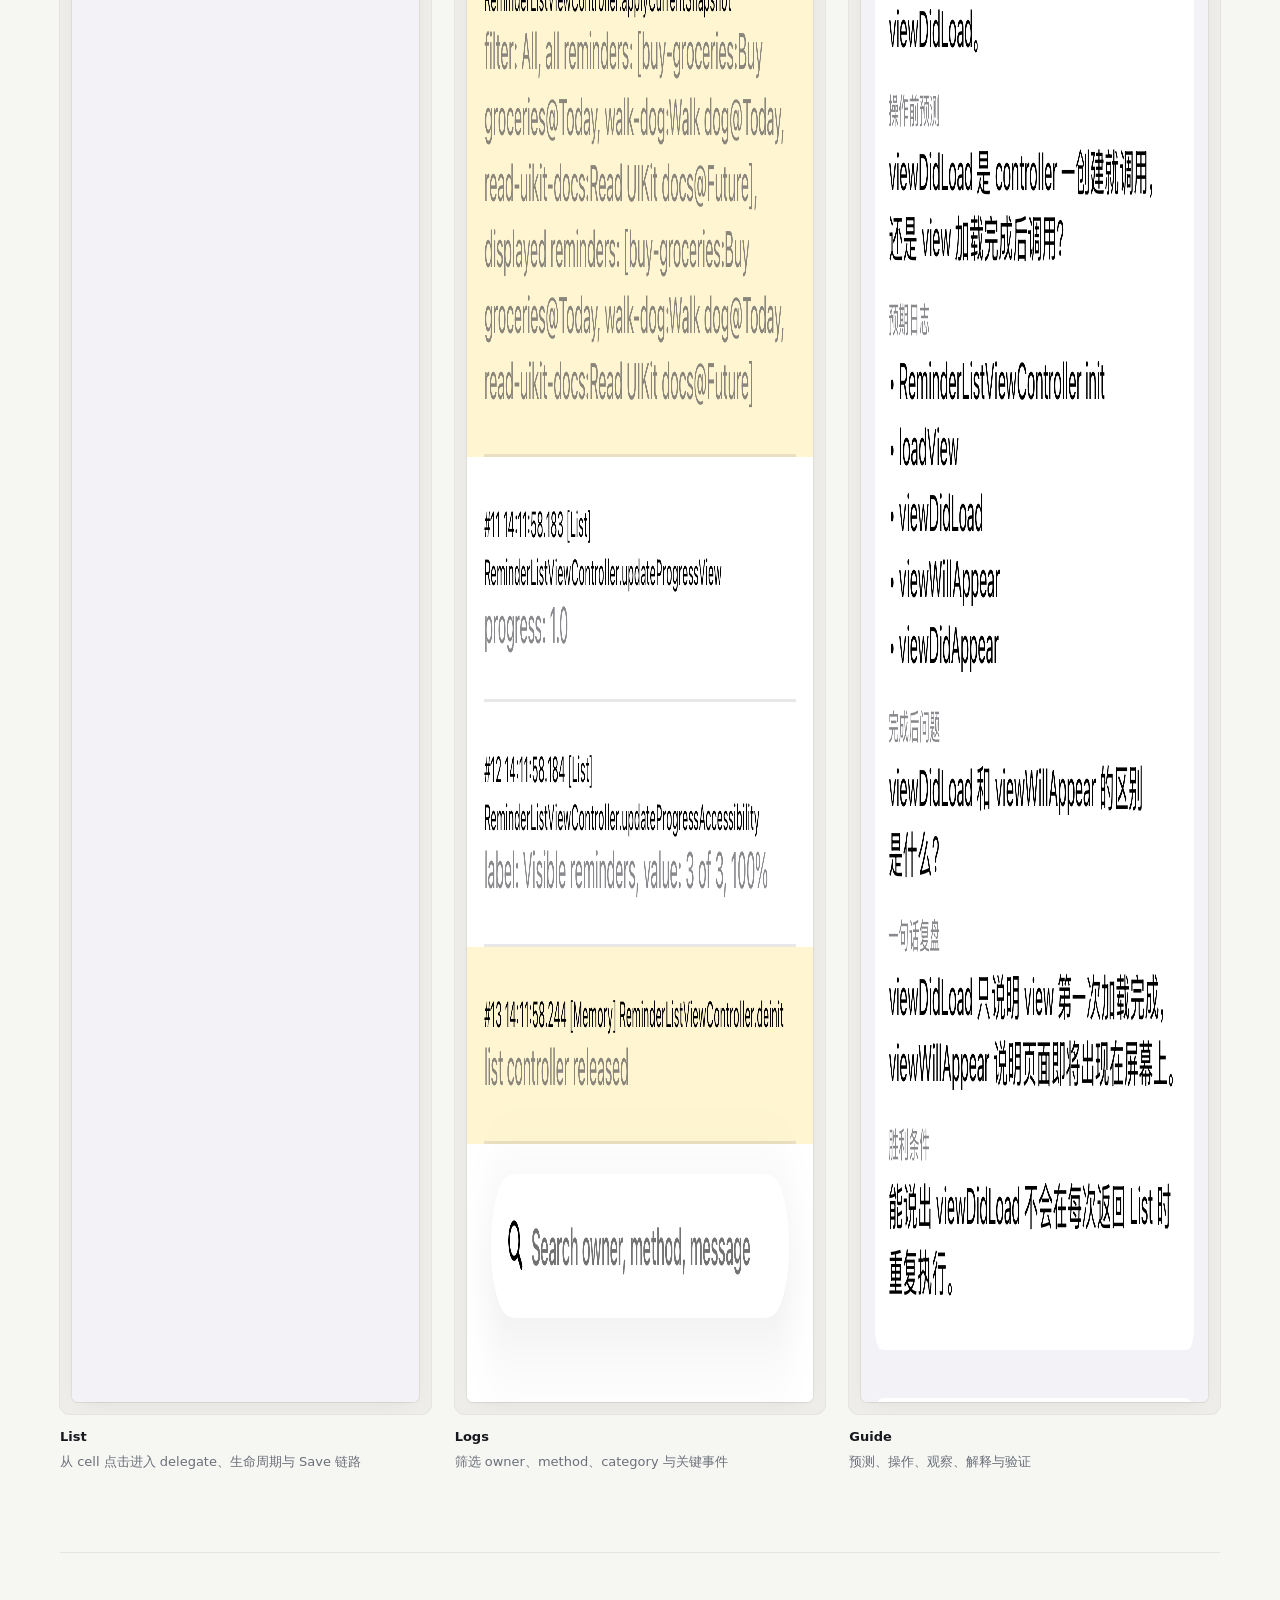
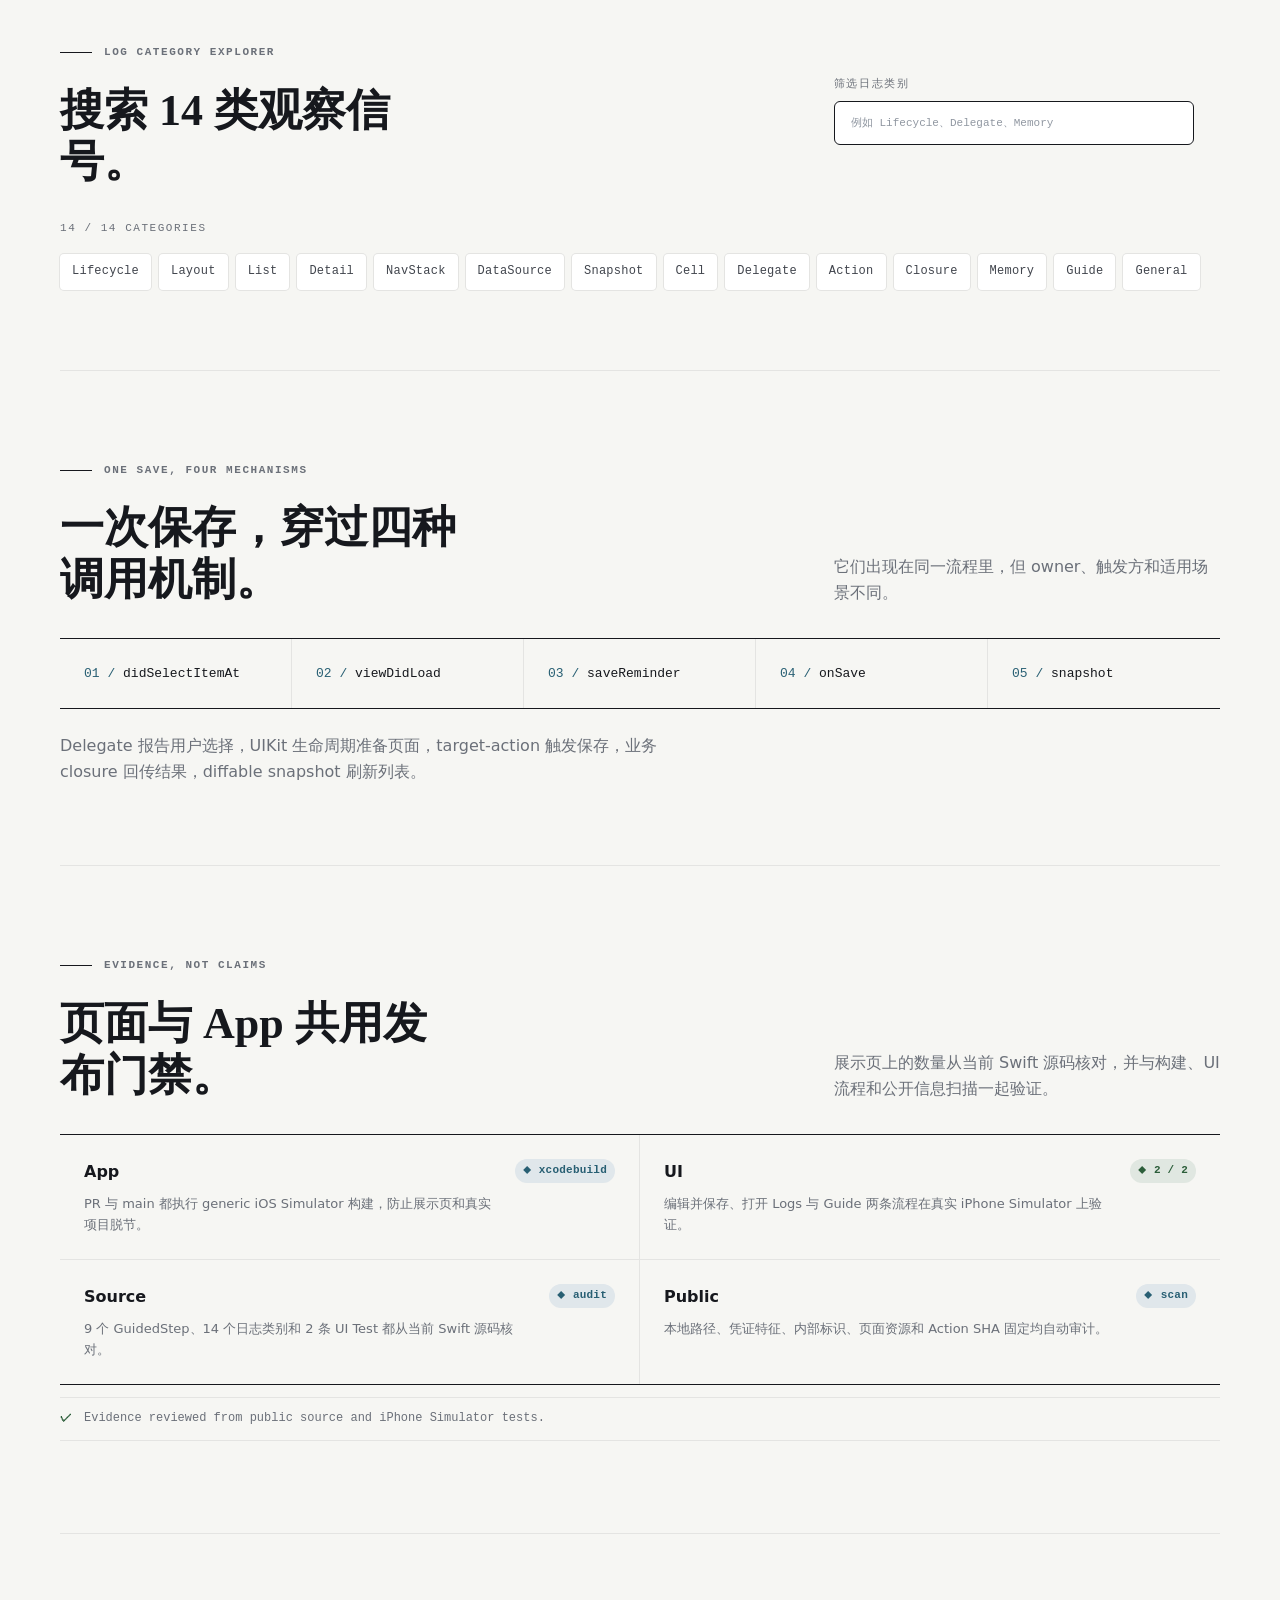
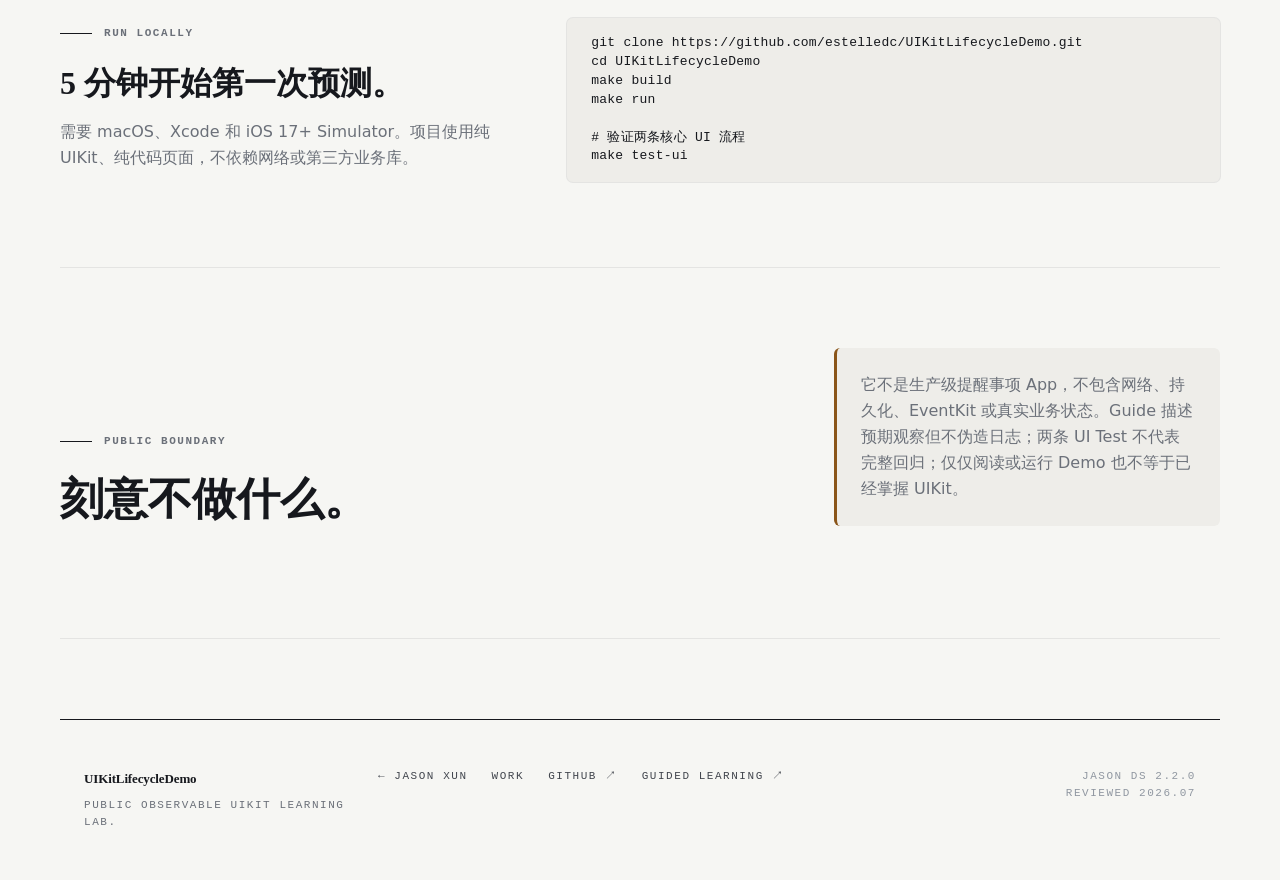
==== commit c101c178: "统一 GitHub Pages：接入主站 Jason DS" ====
--- a/docs/index.html
+++ b/docs/index.html
@@ -3,103 +3,124 @@
 <head>
   <meta charset="utf-8">
   <meta name="viewport" content="width=device-width, initial-scale=1">
-  <title>UIKitLifecycleDemo · 可观察的 UIKit 生命周期实验室</title>
+  <meta name="theme-color" content="#f6f6f3">
+  <title>UIKitLifecycleDemo｜可观察的 UIKit 生命周期实验室</title>
   <meta name="description" content="面向 UIKit 初学者的公开学习实验室：9 个引导步骤、14 类结构化日志、真实 Call Stack 与 2 条 UI Test 流程。">
   <link rel="canonical" href="https://estelledc.github.io/UIKitLifecycleDemo/">
   <link rel="icon" type="image/png" href="assets/favicon.png">
+  <link rel="stylesheet" href="assets/jx/tokens.css">
+  <link rel="stylesheet" href="assets/jx/base.css">
+  <link rel="stylesheet" href="assets/jx/components.css">
   <link rel="stylesheet" href="assets/style.css">
   <meta property="og:type" content="website">
-  <meta property="og:title" content="UIKitLifecycleDemo">
+  <meta property="og:locale" content="zh_CN">
+  <meta property="og:site_name" content="Jason Xun">
+  <meta property="og:title" content="UIKitLifecycleDemo｜生命周期实验室">
   <meta property="og:description" content="先预测一次 UIKit 回调，再追到是谁触发它。">
   <meta property="og:url" content="https://estelledc.github.io/UIKitLifecycleDemo/">
   <meta property="og:image" content="https://estelledc.github.io/UIKitLifecycleDemo/assets/og-image.png">
   <meta property="og:image:width" content="1200">
   <meta property="og:image:height" content="630">
-  <meta property="og:image:alt" content="UIKit 生命周期循环、页面层级与调用节点组成的实验室图标">
+  <meta property="og:image:alt" content="UIKit 生命周期、调用机制与验证证据概览">
   <meta name="twitter:card" content="summary_large_image">
+  <meta name="twitter:title" content="UIKitLifecycleDemo｜生命周期实验室">
+  <meta name="twitter:description" content="9 个引导步骤、14 类日志与 2 条 UI Test 流程。">
   <meta name="twitter:image" content="https://estelledc.github.io/UIKitLifecycleDemo/assets/og-image.png">
 </head>
 <body data-guided-steps="9" data-log-categories="14" data-ui-tests="2">
-  <header class="hero shell">
-    <nav aria-label="主导航">
-      <a class="brand" href="#top"><img src="assets/favicon.png" alt="UIKitLifecycleDemo 图标">UIKitLifecycleDemo</a>
-      <div><a href="#learn">学习系统</a><a href="#evidence">验证证据</a><a href="https://github.com/estelledc/UIKitLifecycleDemo">GitHub</a></div>
-    </nav>
-    <div class="hero-grid" id="top">
-      <div>
-        <p class="eyebrow">OPEN SOURCE · PURE UIKIT · 1.2.0 BUILDING</p>
-        <h1>先预测一次回调，<br>再追到是谁触发它。</h1>
-        <p class="lead">一台给 UIKit 初学者的生命周期显微镜：在 Guide 里预测，在真实界面里操作，再用结构化 Logs、Call Stack 和 UI Test 区分框架回调与业务数据流。</p>
-        <div class="actions"><a class="primary" href="https://github.com/estelledc/UIKitLifecycleDemo">查看源码</a><a class="secondary" href="#run">5 分钟运行</a></div>
-      </div>
-      <img class="app-icon" src="assets/app-icon.png" alt="由生命周期循环、页面层级和调用节点组成的项目图标">
+  <a class="jx-skip-link" href="#main">跳到主要内容</a>
+  <header class="jx-site-header" aria-label="站点导航">
+    <div class="jx-site-header__inner">
+      <a class="jx-site-header__identity" href="#top" aria-label="UIKitLifecycleDemo 首页">
+        <strong>UIKitLifecycleDemo</strong><span>Observable UIKit learning lab</span>
+      </a>
+      <nav class="jx-site-nav" aria-label="主导航">
+        <div class="jx-site-nav__links"><a href="#system">System</a><a href="#evidence">Evidence</a><a href="#run">Run</a><a href="https://github.com/estelledc/UIKitLifecycleDemo" target="_blank" rel="noopener">GitHub ↗</a></div>
+        <details class="jx-site-nav__menu"><summary>Menu</summary><nav aria-label="移动导航"><a href="#system">System</a><a href="#evidence">Evidence</a><a href="#run">Run</a><a href="https://github.com/estelledc/UIKitLifecycleDemo" target="_blank" rel="noopener">GitHub ↗</a></nav></details>
+      </nav>
     </div>
-    <dl class="metrics" aria-label="已验证的项目规模">
-      <div><dt>9</dt><dd>个引导步骤</dd></div>
-      <div><dt>14</dt><dd>类结构化日志</dd></div>
-      <div><dt>2</dt><dd>条 UI Test 流程</dd></div>
-      <div><dt>4</dt><dd>种调用机制</dd></div>
-    </dl>
   </header>
 
-  <main>
-    <section class="shell" id="learn">
-      <p class="eyebrow">ONE FLOW, MULTIPLE SOURCES OF EVIDENCE</p>
-      <h2>从可见操作还原 UIKit 调用链</h2>
-      <div class="two-col">
-        <article class="panel"><span class="number">01</span><h3>Guided Learning</h3><p>每一步固定给出当前操作、观察位置、预测问题、预期日志、理解题和胜利条件。Guide 负责引导，不替学习者自动宣称掌握。</p></article>
-        <article class="panel"><span class="number">02</span><h3>Observable Runtime</h3><p>同一事件同时进入 App 内 Logs 与 Xcode Console；断点和 Call Stack 回答“谁触发”，UI Test 验证关键用户流程可以复现。</p></article>
-      </div>
-    </section>
+  <main id="main">
+    <article>
+      <header class="lab-hero jx-container" id="top">
+        <div>
+          <div class="lab-kicker"><span class="jx-chip" data-state="building">Building · v1.2.0</span><span class="jx-eyebrow"><span class="jx-eyebrow__rule"></span>Public UIKit learning system</span></div>
+          <h1>先预测一次回调，<br>再追到是谁触发它。</h1>
+          <p class="lab-lede">一台给 UIKit 初学者的生命周期显微镜：在 Guide 里预测，在真实界面里操作，再用结构化 Logs、Call Stack 和 UI Test 区分框架回调与业务数据流。</p>
+          <p class="lab-summary-en" lang="en">A public UIKit learning lab that makes lifecycle callbacks, delegate routing, target-action, closures, diffable snapshots, and call stacks observable.</p>
+          <div class="lab-actions"><a class="jx-action" href="https://github.com/estelledc/UIKitLifecycleDemo" target="_blank" rel="noopener">查看源码 ↗</a><a class="jx-action jx-action--secondary" href="#run">5 分钟运行</a></div>
+        </div>
+        <aside class="lab-facts" aria-label="项目事实">
+          <img class="lab-mark" src="assets/app-icon.png" width="1024" height="1024" alt="由生命周期循环、页面层级和调用节点组成的项目图标">
+          <dl><div><dt>Role</dt><dd>作者 · UIKit 教学与可观察性设计</dd></div><div><dt>Core loop</dt><dd>预测 → 操作 → 观察 → 解释 → 验证</dd></div><div><dt>Platform</dt><dd>iOS 17+ · Pure UIKit · No network</dd></div><div><dt>Boundary</dt><dd>教学 Demo · 不是生产级提醒事项 App</dd></div></dl>
+        </aside>
+      </header>
 
-    <section class="screens shell" aria-labelledby="screens-title">
-      <p class="eyebrow">REAL SIMULATOR OUTPUT</p>
-      <h2 id="screens-title">不是网页概念稿，是可运行界面</h2>
-      <div class="screen-grid">
-        <figure><img src="assets/uikit-list.png" width="1206" height="2622" alt="Reminders 列表真实模拟器截图" loading="lazy" decoding="async"><figcaption>List：从 cell 点击进入 delegate、生命周期与 Save 链路</figcaption></figure>
-        <figure><img src="assets/uikit-logs.png" width="1206" height="2622" alt="结构化 UIKit Logs 面板真实模拟器截图" loading="lazy" decoding="async"><figcaption>Logs：筛选 owner、method、category 与关键事件</figcaption></figure>
-        <figure><img src="assets/uikit-guide.png" width="1206" height="2622" alt="五分钟 UIKit Guide 真实模拟器截图" loading="lazy" decoding="async"><figcaption>Guide：预测、操作、观察、解释与验证</figcaption></figure>
-      </div>
-    </section>
+      <aside class="jx-case-question jx-container" aria-label="本项目回答的问题">
+        <p class="jx-case-question__label">This lab answers</p>
+        <div><strong class="jx-case-question__prompt">怎样把 UIKit 隐式调用变成初学者可以预测、复现、打断点和解释的完整学习闭环？</strong><p class="jx-case-question__context">同一事件进入 App 内 Logs 与 Xcode Console；断点和 Call Stack 回答“谁触发”，UI Test 验证关键用户流程可以重复。</p></div>
+      </aside>
 
-    <section class="category-section shell">
-      <div class="section-heading"><div><p class="eyebrow">LOG CATEGORY EXPLORER</p><h2>搜索 14 类观察信号</h2></div><label>筛选日志类别<input id="category-filter" type="search" autocomplete="off" placeholder="例如 Lifecycle、Delegate、Memory"></label></div>
-      <p id="category-count" class="muted" aria-live="polite">14 / 14 categories</p>
-      <div id="category-list" class="category-list"></div>
-    </section>
+      <ul class="jx-proof-rail jx-container" aria-label="已验证的项目规模">
+        <li><span class="jx-proof-rail__label">Guided learning</span><strong class="jx-proof-rail__value">9</strong><span class="jx-proof-rail__detail">个引导步骤</span><span class="jx-source-tag" data-source="build">source count</span></li>
+        <li><span class="jx-proof-rail__label">Observability</span><strong class="jx-proof-rail__value">14</strong><span class="jx-proof-rail__detail">类结构化日志</span><span class="jx-source-tag" data-source="build">source count</span></li>
+        <li><span class="jx-proof-rail__label">UI test</span><strong class="jx-proof-rail__value">2 / 2</strong><span class="jx-proof-rail__detail">核心用户流程</span><span class="jx-source-tag" data-source="measured">simulator</span></li>
+        <li><span class="jx-proof-rail__label">Mechanisms</span><strong class="jx-proof-rail__value">4</strong><span class="jx-proof-rail__detail">种调用机制</span><span class="jx-source-tag" data-source="measured">trace</span></li>
+      </ul>
 
-    <section class="trace shell">
-      <p class="eyebrow">ONE SAVE, FOUR MECHANISMS</p>
-      <h2>一次保存穿过四种调用机制</h2>
-      <div class="pipeline" aria-label="保存调用链"><span>didSelectItemAt</span><b>→</b><span>viewDidLoad</span><b>→</b><span>saveReminder</span><b>→</b><span>onSave</span><b>→</b><span>snapshot</span></div>
-      <p>Delegate 报告用户选择，UIKit 生命周期准备页面，target-action 触发保存，业务 closure 回传结果，diffable snapshot 刷新列表。它们出现在同一流程里，但 owner 和触发方不同。</p>
-    </section>
+      <section class="lab-section jx-container" id="system">
+        <div class="lab-section__heading"><div><p class="jx-eyebrow"><span class="jx-eyebrow__rule"></span>System</p><h2>从可见操作，还原 UIKit 调用链。</h2></div><p>Guide 负责建立预测，运行时日志保存证据；两者共同服务于理解，不替学习者自动宣称掌握。</p></div>
+        <div class="lab-card-grid">
+          <article class="lab-card"><span class="lab-index">01 / Guided learning</span><h3>一次只观察一个核心问题</h3><p>每一步给出当前操作、观察位置、预测问题、预期日志、理解题和胜利条件。先作答，再进入真实界面验证。</p></article>
+          <article class="lab-card"><span class="lab-index">02 / Observable runtime</span><h3>日志要能回到 owner 与触发方</h3><p>同一事件进入 App 内 Logs 与 Xcode Console；断点和 Call Stack 区分 UIKit 框架回调、delegate、target-action 与业务 closure。</p></article>
+        </div>
+      </section>
 
-    <section class="evidence shell" id="evidence">
-      <p class="eyebrow">EVIDENCE, NOT CLAIMS</p>
-      <h2>页面与 App 共用发布门禁</h2>
-      <div class="check-grid"><p><strong>App</strong><br>PR 与 main 都执行 generic iOS Simulator 构建，防止展示页和真实项目脱节。</p><p><strong>UI</strong><br>编辑并保存、打开 Logs 与 Guide 两条流程在真实 iPhone Simulator 上验证。</p><p><strong>Source</strong><br>9 个 GuidedStep、14 个日志类别和 2 条 UI Test 都从当前 Swift 源码核对。</p><p><strong>Public</strong><br>本地路径、凭证特征、内部标识、页面资源和 Action SHA 固定均自动审计。</p></div>
-    </section>
+      <section class="lab-section jx-container" aria-labelledby="screens-title">
+        <div class="lab-section__heading"><div><p class="jx-eyebrow"><span class="jx-eyebrow__rule"></span>Real simulator output</p><h2 id="screens-title">不是网页概念稿，是可运行界面。</h2></div><p>三张真实 Simulator 截图分别承担操作、观察与学习引导，不使用商业客户端素材。</p></div>
+        <div class="lab-screen-grid">
+          <figure><div class="lab-screen"><img src="assets/uikit-list.png" width="1206" height="2622" alt="Reminders 列表真实模拟器截图" loading="lazy" decoding="async"></div><figcaption><strong>List</strong><span>从 cell 点击进入 delegate、生命周期与 Save 链路</span></figcaption></figure>
+          <figure><div class="lab-screen"><img src="assets/uikit-logs.png" width="1206" height="2622" alt="结构化 UIKit Logs 面板真实模拟器截图" loading="lazy" decoding="async"></div><figcaption><strong>Logs</strong><span>筛选 owner、method、category 与关键事件</span></figcaption></figure>
+          <figure><div class="lab-screen"><img src="assets/uikit-guide.png" width="1206" height="2622" alt="五分钟 UIKit Guide 真实模拟器截图" loading="lazy" decoding="async"></div><figcaption><strong>Guide</strong><span>预测、操作、观察、解释与验证</span></figcaption></figure>
+        </div>
+      </section>
 
-    <section class="run shell" id="run">
-      <div><p class="eyebrow">RUN LOCALLY</p><h2>5 分钟开始第一次预测</h2><p>需要 macOS、Xcode 和 iOS 17+ Simulator。项目使用纯 UIKit、纯代码页面，不依赖网络或第三方业务库。</p></div>
-      <pre><code>git clone https://github.com/estelledc/UIKitLifecycleDemo.git
+      <section class="lab-section jx-container" aria-labelledby="category-title">
+        <div class="lab-section__heading lab-section__heading--control"><div><p class="jx-eyebrow"><span class="jx-eyebrow__rule"></span>Log category explorer</p><h2 id="category-title">搜索 14 类观察信号。</h2></div><label class="lab-filter">筛选日志类别<input id="category-filter" type="search" autocomplete="off" placeholder="例如 Lifecycle、Delegate、Memory"></label></div>
+        <p id="category-count" class="lab-count" aria-live="polite">14 / 14 categories</p>
+        <div id="category-list" class="lab-token-list"></div>
+      </section>
+
+      <section class="lab-section jx-container">
+        <div class="lab-section__heading"><div><p class="jx-eyebrow"><span class="jx-eyebrow__rule"></span>One save, four mechanisms</p><h2>一次保存，穿过四种调用机制。</h2></div><p>它们出现在同一流程里，但 owner、触发方和适用场景不同。</p></div>
+        <ol class="lab-pipeline" aria-label="保存调用链"><li>didSelectItemAt</li><li>viewDidLoad</li><li>saveReminder</li><li>onSave</li><li>snapshot</li></ol>
+        <p class="lab-note">Delegate 报告用户选择，UIKit 生命周期准备页面，target-action 触发保存，业务 closure 回传结果，diffable snapshot 刷新列表。</p>
+      </section>
+
+      <section class="lab-section jx-container" id="evidence">
+        <div class="lab-section__heading"><div><p class="jx-eyebrow"><span class="jx-eyebrow__rule"></span>Evidence, not claims</p><h2>页面与 App 共用发布门禁。</h2></div><p>展示页上的数量从当前 Swift 源码核对，并与构建、UI 流程和公开信息扫描一起验证。</p></div>
+        <ul class="lab-evidence-list"><li><div><strong>App</strong><p>PR 与 main 都执行 generic iOS Simulator 构建，防止展示页和真实项目脱节。</p></div><span class="jx-source-tag" data-source="build">xcodebuild</span></li><li><div><strong>UI</strong><p>编辑并保存、打开 Logs 与 Guide 两条流程在真实 iPhone Simulator 上验证。</p></div><span class="jx-source-tag" data-source="measured">2 / 2</span></li><li><div><strong>Source</strong><p>9 个 GuidedStep、14 个日志类别和 2 条 UI Test 都从当前 Swift 源码核对。</p></div><span class="jx-source-tag" data-source="build">audit</span></li><li><div><strong>Public</strong><p>本地路径、凭证特征、内部标识、页面资源和 Action SHA 固定均自动审计。</p></div><span class="jx-source-tag" data-source="build">scan</span></li></ul>
+        <p class="jx-verification-line">Evidence reviewed from public source and iPhone Simulator tests.</p>
+      </section>
+
+      <section class="lab-section jx-container" id="run">
+        <div class="lab-run"><div><p class="jx-eyebrow"><span class="jx-eyebrow__rule"></span>Run locally</p><h2>5 分钟开始第一次预测。</h2><p>需要 macOS、Xcode 和 iOS 17+ Simulator。项目使用纯 UIKit、纯代码页面，不依赖网络或第三方业务库。</p></div><pre><code>git clone https://github.com/estelledc/UIKitLifecycleDemo.git
 cd UIKitLifecycleDemo
 make build
 make run
 
 # 验证两条核心 UI 流程
-make test-ui</code></pre>
-    </section>
+make test-ui</code></pre></div>
+      </section>
 
-    <section class="limits shell">
-      <p class="eyebrow">PUBLIC BOUNDARY</p>
-      <h2>刻意不做什么</h2>
-      <p>它不是生产级提醒事项 App，不包含网络、持久化、EventKit 或真实业务状态。Guide 描述预期观察但不伪造日志；两条 UI Test 不代表完整回归；仅仅阅读或运行 Demo 也不等于已经掌握 UIKit。</p>
-    </section>
+      <section class="lab-section jx-container">
+        <div class="lab-section__heading"><div><p class="jx-eyebrow"><span class="jx-eyebrow__rule"></span>Public boundary</p><h2>刻意不做什么。</h2></div><p class="lab-limit">它不是生产级提醒事项 App，不包含网络、持久化、EventKit 或真实业务状态。Guide 描述预期观察但不伪造日志；两条 UI Test 不代表完整回归；仅仅阅读或运行 Demo 也不等于已经掌握 UIKit。</p></div>
+      </section>
+    </article>
   </main>
 
-  <footer class="shell"><p>MIT licensed · Built as a public UIKit learning lab.</p><a href="https://github.com/estelledc/UIKitLifecycleDemo/blob/main/docs/guided-learning.md">阅读 Guided Learning</a></footer>
+  <footer class="jx-footer"><div class="jx-footer__colophon"><strong>UIKitLifecycleDemo</strong>Public observable UIKit learning lab.</div><nav class="jx-footer__index" aria-label="页脚导航"><a href="https://estelledc.github.io/">← Jason Xun</a><a href="https://estelledc.github.io/work/">Work</a><a href="https://github.com/estelledc/UIKitLifecycleDemo">GitHub ↗</a><a href="https://github.com/estelledc/UIKitLifecycleDemo/blob/main/docs/guided-learning.md">Guided Learning ↗</a></nav><div class="jx-footer__stamp">Jason DS 2.2.0<br>Reviewed 2026.07</div></footer>
   <script src="assets/app.js"></script>
 </body>
 </html>
--- a/docs/assets/jx/tokens.css
+++ b/docs/assets/jx/tokens.css
@@ -0,0 +1,190 @@
+/* Jason DS · Tokens v2.2.0
+ * SoT: dotfiles/home-claude/design-system/jx-tokens.css
+ * 展示站通过 vendor copy 同步：scripts/sync-jx-to-repos.sh
+ *
+ * 命名空间硬规则：
+ * - --jx-* 前缀禁改
+ * - 取值在 satellite :root 覆盖（layer 2）
+ * - 完全自定义元素用 --<repo-name>-* 二级命名空间
+ */
+
+:root {
+  color-scheme: light dark;
+
+  /* ── Color · light ── */
+  --jx-paper: #f6f6f3;
+  --jx-surface: #ffffff;
+  --jx-surface-sunk: #eeede9;
+  --jx-ink: #16181d;
+  --jx-ink-2: #41454d;
+  --jx-ink-muted: #6b7079;
+  --jx-ink-faint: #9097a1;
+  --jx-rule: rgba(22,24,29,0.08);
+  --jx-rule-soft: rgba(22,24,29,0.04);
+  --jx-rule-strong: var(--jx-ink);
+  --jx-accent: #2240d6;
+  --jx-accent-hover: color-mix(in oklab, var(--jx-accent), black 10%);
+  --jx-accent-tint: color-mix(in oklab, var(--jx-accent), white 88%);
+  --jx-focus-ring: rgba(34,64,214,0.28);
+  --jx-link: var(--jx-accent);
+  --jx-cta-bg: var(--jx-ink);
+  --jx-cta-fg: var(--jx-paper);
+  --jx-accent-hub: #2240d6; /* 逃生通道：satellite override --jx-accent 时仍能强制墨蓝 */
+
+  /* ── Status · 三态 ── */
+  --jx-state-learning: #1f6f78;
+  --jx-state-learning-tint: color-mix(in oklab, var(--jx-state-learning), white 86%);
+  --jx-state-learning-glyph: "△";
+  --jx-state-building: #8a5519;
+  --jx-state-building-tint: color-mix(in oklab, var(--jx-state-building), white 86%);
+  --jx-state-building-glyph: "◇";
+  --jx-state-shipped: #2c5e3a;
+  --jx-state-shipped-tint: color-mix(in oklab, var(--jx-state-shipped), white 86%);
+  --jx-state-shipped-glyph: "■";
+  --jx-state-concept: #6950a1;
+  --jx-state-concept-tint: color-mix(in oklab, var(--jx-state-concept), white 86%);
+  --jx-state-concept-glyph: "○";
+  --jx-state-prototype: var(--jx-state-building);
+  --jx-state-prototype-tint: var(--jx-state-building-tint);
+  --jx-state-prototype-glyph: "◇";
+  --jx-state-maintained: #285f73;
+  --jx-state-maintained-tint: color-mix(in oklab, var(--jx-state-maintained), white 86%);
+  --jx-state-maintained-glyph: "◆";
+  --jx-state-archived: #62666e;
+  --jx-state-archived-tint: color-mix(in oklab, var(--jx-state-archived), white 86%);
+  --jx-state-archived-glyph: "□";
+
+  /* ── Typography ── */
+  --jx-font-display: "Source Serif 4", "Spectral", "Songti SC", Georgia, serif;
+  --jx-font-sans-zh: -apple-system, BlinkMacSystemFont, "PingFang SC", "HarmonyOS Sans SC", "Source Han Sans SC", "Noto Sans CJK SC", "Microsoft YaHei", system-ui, sans-serif;
+  --jx-font-sans-latin: "Inter", "Geist", ui-sans-serif, system-ui, sans-serif;
+  --jx-font-mono: "JetBrains Mono", "IBM Plex Mono", ui-monospace, "Cascadia Code", "SF Mono", Menlo, monospace;
+  --jx-font-features-body: "ss01", "cv11", "calt" 1, "liga" 1;
+  --jx-font-features-mono: "zero", "ss02";
+
+  --jx-fs-micro: 11px;
+  --jx-fs-xs: 12px;
+  --jx-fs-sm: 13px;
+  --jx-fs-body: 16px;
+  --jx-fs-lg: 19px;
+  --jx-fs-h3: 24px;
+  --jx-fs-h2: 32px;
+  --jx-fs-h1: 44px;
+  --jx-fs-display: 64px;
+  --jx-fs-display-fluid: clamp(2.5rem, 6vw, 4rem);
+
+  --jx-weight-reading: 400;
+  --jx-weight-ui: 500;
+  --jx-weight-heading: 600;
+
+  --jx-leading-display: 1.04;
+  --jx-leading-tight: 1.18;
+  --jx-leading-body: 1.62;
+  --jx-leading-mono: 1.45;
+
+  --jx-tracking-display: -0.028em;
+  --jx-tracking-h1: -0.022em;
+  --jx-tracking-h2: -0.016em;
+  --jx-tracking-h3: -0.01em;
+  --jx-tracking-body: 0;
+  --jx-tracking-mono: 0.02em;
+  --jx-tracking-eyebrow: 0.14em;
+  --jx-tracking-cjk: 0;
+
+  --jx-measure-title: 18ch;
+  --jx-measure-lede: 32em;
+  --jx-measure-body: 62ch;
+
+  /* ── Space ── */
+  --jx-space-1: 4px;
+  --jx-space-2: 8px;
+  --jx-space-3: 12px;
+  --jx-space-4: 16px;
+  --jx-space-5: 24px;
+  --jx-space-6: 32px;
+  --jx-space-7: 48px;
+  --jx-space-8: 72px;
+  --jx-section-y: clamp(48px, 7.5vw, 80px);
+  --jx-gutter: clamp(16px, 3vw, 24px);
+  --jx-container: 1160px;
+  --jx-container-narrow: 760px;
+  --jx-header-height: 64px;
+
+  /* ── Radius ── */
+  --jx-radius-1: 2px;
+  --jx-radius-2: 4px;
+  --jx-radius-3: 6px;
+  --jx-radius-4: 10px;
+  --jx-radius-5: 14px;
+  --jx-radius-pill: 9999px;
+
+  /* ── Shadow ── */
+  --jx-shadow-hairline: 0 0 0 1px var(--jx-rule);
+  --jx-shadow-hairline-strong: 0 0 0 1px var(--jx-rule-strong);
+  --jx-shadow-stack:
+    0 0 0 1px rgba(22,24,29,0.06),
+    0 1px 1px rgba(22,24,29,0.03),
+    0 6px 20px -10px rgba(22,24,29,0.10),
+    inset 0 0 0 1px rgba(255,255,255,0.55);
+  --jx-shadow-stack-dark:
+    0 0 0 1px rgba(255,255,255,0.06),
+    0 1px 1px rgba(0,0,0,0.4),
+    0 8px 28px -12px rgba(0,0,0,0.55),
+    inset 0 0 0 1px rgba(255,255,255,0.04);
+  --jx-shadow-focus: 0 0 0 3px var(--jx-focus-ring);
+  --jx-shadow-press: inset 0 1px 0 rgba(22,24,29,0.06);
+
+  /* ── Motion · responsive by default, quiet by frequency ── */
+  --jx-ease-out: cubic-bezier(0.23, 1, 0.32, 1);
+  --jx-ease-in-out: cubic-bezier(0.77, 0, 0.175, 1);
+  --jx-ease-drawer: cubic-bezier(0.32, 0.72, 0, 1);
+  --jx-easing: var(--jx-ease-out); /* compatibility alias */
+  --jx-easing-press: var(--jx-ease-out);
+  --jx-duration-fast: 120ms;
+  --jx-duration-press: 140ms;
+  --jx-duration-popover: 180ms;
+  --jx-duration-base: 200ms;
+  --jx-duration-slow: 320ms;
+  --jx-press-scale: 0.97;
+}
+
+/* ── Color · dark mirror ── */
+@media (prefers-color-scheme: dark) {
+  :root {
+    --jx-paper: #0e1014;
+    --jx-surface: #161922;
+    --jx-surface-sunk: #0a0c10;
+    --jx-ink: #ebecef;
+    --jx-ink-2: #b0b4bd;
+    --jx-ink-muted: #7c818c;
+    --jx-ink-faint: #5a5f69;
+    --jx-rule: rgba(255,255,255,0.07);
+    --jx-rule-soft: rgba(255,255,255,0.035);
+    --jx-rule-strong: var(--jx-ink);
+    --jx-accent: #6c8aff;
+    --jx-accent-hover: color-mix(in oklab, var(--jx-accent), white 10%);
+    --jx-accent-tint: color-mix(in oklab, var(--jx-accent), black 70%);
+    --jx-focus-ring: rgba(108,138,255,0.36);
+    --jx-shadow-stack: var(--jx-shadow-stack-dark);
+    --jx-state-learning: #69b6bf;
+    --jx-state-learning-tint: color-mix(in oklab, var(--jx-state-learning), black 76%);
+    --jx-state-building: #d49a57;
+    --jx-state-building-tint: color-mix(in oklab, var(--jx-state-building), black 76%);
+    --jx-state-shipped: #77b88b;
+    --jx-state-shipped-tint: color-mix(in oklab, var(--jx-state-shipped), black 76%);
+    --jx-state-concept: #b9a1eb;
+    --jx-state-concept-tint: color-mix(in oklab, var(--jx-state-concept), black 76%);
+    --jx-state-maintained: #79b4ca;
+    --jx-state-maintained-tint: color-mix(in oklab, var(--jx-state-maintained), black 76%);
+    --jx-state-archived: #a4a8b0;
+    --jx-state-archived-tint: color-mix(in oklab, var(--jx-state-archived), black 76%);
+  }
+}
+
+/* ── Print mode ── */
+@media print {
+  :root {
+    --jx-paper: #ffffff;
+    --jx-ink: #000000;
+  }
+}
--- a/docs/assets/jx/base.css
+++ b/docs/assets/jx/base.css
@@ -0,0 +1,161 @@
+/* Jason DS · Base v2.2.0
+ * 默认 reset + body 排版基底 + chrome layer 强制 sans
+ */
+
+*,
+*::before,
+*::after { box-sizing: border-box; }
+
+html {
+  scroll-behavior: smooth;
+  -webkit-text-size-adjust: 100%;
+  -moz-text-size-adjust: 100%;
+  text-size-adjust: 100%;
+}
+
+body {
+  margin: 0;
+  background: var(--jx-paper);
+  color: var(--jx-ink);
+  font-family: var(--jx-font-sans-zh);
+  font-size: var(--jx-fs-body);
+  line-height: var(--jx-leading-body);
+  font-feature-settings: var(--jx-font-features-body);
+  -webkit-font-smoothing: antialiased;
+  -moz-osx-font-smoothing: grayscale;
+  text-rendering: optimizeLegibility;
+}
+
+img,
+picture,
+video,
+canvas {
+  display: block;
+  max-width: 100%;
+}
+
+button,
+input,
+select,
+textarea {
+  font: inherit;
+}
+
+:target {
+  scroll-margin-top: calc(var(--jx-header-height) + var(--jx-space-4));
+}
+
+body :lang(en) {
+  font-family: var(--jx-font-sans-latin);
+  letter-spacing: var(--jx-tracking-body);
+}
+
+/* Headings：display serif，CJK / Latin 字距分流 */
+h1, h2, h3, h4 {
+  font-family: var(--jx-font-display);
+  font-weight: var(--jx-weight-heading);
+  line-height: var(--jx-leading-tight);
+  margin-block: var(--jx-space-5) var(--jx-space-4);
+}
+h1 { font-size: var(--jx-fs-h1); letter-spacing: var(--jx-tracking-h1); }
+h2 { font-size: var(--jx-fs-h2); letter-spacing: var(--jx-tracking-h2); }
+h3 { font-size: var(--jx-fs-h3); letter-spacing: var(--jx-tracking-h3); }
+h4 { font-size: var(--jx-fs-lg); letter-spacing: var(--jx-tracking-h3); }
+h1:lang(zh), h2:lang(zh), h3:lang(zh), h4:lang(zh) { letter-spacing: var(--jx-tracking-cjk); }
+
+/* Body links */
+a {
+  color: var(--jx-link);
+  text-decoration: underline;
+  text-decoration-thickness: 1px;
+  text-underline-offset: 0.18em;
+  transition: color var(--jx-duration-fast) var(--jx-easing);
+}
+a:hover { color: var(--jx-accent-hover); }
+a:focus-visible {
+  outline: none;
+  box-shadow: var(--jx-shadow-focus);
+  border-radius: var(--jx-radius-2);
+}
+
+button:focus-visible,
+summary:focus-visible,
+[tabindex]:focus-visible {
+  outline: 2px solid var(--jx-accent);
+  outline-offset: 3px;
+}
+
+.jx-container {
+  width: min(calc(100% - (2 * var(--jx-gutter))), var(--jx-container));
+  margin-inline: auto;
+}
+
+.jx-container--narrow {
+  width: min(calc(100% - (2 * var(--jx-gutter))), var(--jx-container-narrow));
+  margin-inline: auto;
+}
+
+.jx-section {
+  padding-block: var(--jx-section-y);
+}
+
+.jx-visually-hidden {
+  position: absolute !important;
+  width: 1px !important;
+  height: 1px !important;
+  padding: 0 !important;
+  margin: -1px !important;
+  overflow: hidden !important;
+  clip: rect(0, 0, 0, 0) !important;
+  white-space: nowrap !important;
+  border: 0 !important;
+}
+
+/* Mono inline */
+code, kbd, samp {
+  font-family: var(--jx-font-mono);
+  font-size: 0.92em;
+  letter-spacing: var(--jx-tracking-mono);
+  font-feature-settings: var(--jx-font-features-mono);
+}
+
+/* Block code 默认 hairline + sunk surface */
+pre {
+  font-family: var(--jx-font-mono);
+  font-size: var(--jx-fs-sm);
+  line-height: var(--jx-leading-mono);
+  background: var(--jx-surface-sunk);
+  padding: var(--jx-space-4) var(--jx-space-5);
+  border-radius: var(--jx-radius-3);
+  box-shadow: var(--jx-shadow-hairline);
+  overflow-x: auto;
+  margin-block: var(--jx-space-5);
+}
+pre code { background: transparent; padding: 0; font-size: inherit; }
+
+/* Quotes */
+blockquote {
+  margin-block: var(--jx-space-5);
+  padding-inline-start: var(--jx-space-5);
+  border-inline-start: 2px solid var(--jx-rule-strong);
+  font-style: italic;
+  color: var(--jx-ink-2);
+}
+
+/* HR：默认就是 hairline */
+hr {
+  border: none;
+  border-top: 1px solid var(--jx-rule-strong);
+  margin-block: var(--jx-section-y);
+}
+
+/* 选中态 */
+::selection {
+  background: var(--jx-accent-tint);
+  color: var(--jx-ink);
+}
+
+/* Reduced motion keeps semantic color/opacity feedback; components remove travel. */
+@media (prefers-reduced-motion: reduce) {
+  html { scroll-behavior: auto; }
+}
--- a/docs/assets/jx/components.css
+++ b/docs/assets/jx/components.css
@@ -0,0 +1,855 @@
+/* Jason DS · Eyebrow v1.0.0 */
+
+.jx-eyebrow {
+  display: inline-flex;
+  align-items: center;
+  gap: var(--jx-space-3);
+  font-family: var(--jx-font-mono);
+  font-size: var(--jx-fs-micro);
+  font-weight: var(--jx-weight-heading);
+  text-transform: uppercase;
+  letter-spacing: var(--jx-tracking-eyebrow);
+  color: var(--jx-ink-muted);
+  font-feature-settings: var(--jx-font-features-mono);
+}
+.jx-eyebrow__rule {
+  display: inline-block;
+  width: var(--jx-space-6);
+  height: 1px;
+  background: var(--jx-rule-strong);
+}
+
+/* Jason DS · Status Chip v2.0.0
+ * Lifecycle states with shape redundancy. Legacy learning/building/shipped
+ * values remain supported for existing learning sites.
+ * Required: color + glyph + mono label (color-blind safe)
+ */
+
+.jx-chip {
+  display: inline-flex;
+  align-items: center;
+  gap: var(--jx-space-2);
+  padding: 2px var(--jx-space-3);
+  font-family: var(--jx-font-mono);
+  font-size: var(--jx-fs-micro);
+  font-weight: var(--jx-weight-heading);
+  text-transform: uppercase;
+  letter-spacing: var(--jx-tracking-eyebrow);
+  border-radius: var(--jx-radius-pill);
+  background: var(--_chip-tint);
+  color: var(--_chip-color);
+  font-feature-settings: var(--jx-font-features-mono);
+  white-space: nowrap;
+}
+.jx-chip::before {
+  content: var(--_chip-glyph);
+  font-size: 1em;
+  line-height: 1;
+}
+.jx-chip[data-state="learning"] {
+  --_chip-color: var(--jx-state-learning);
+  --_chip-tint: var(--jx-state-learning-tint);
+  --_chip-glyph: var(--jx-state-learning-glyph);
+}
+.jx-chip[data-state="building"] {
+  --_chip-color: var(--jx-state-building);
+  --_chip-tint: var(--jx-state-building-tint);
+  --_chip-glyph: var(--jx-state-building-glyph);
+}
+.jx-chip[data-state="shipped"] {
+  --_chip-color: var(--jx-state-shipped);
+  --_chip-tint: var(--jx-state-shipped-tint);
+  --_chip-glyph: var(--jx-state-shipped-glyph);
+}
+.jx-chip[data-state="concept"] {
+  --_chip-color: var(--jx-state-concept);
+  --_chip-tint: var(--jx-state-concept-tint);
+  --_chip-glyph: var(--jx-state-concept-glyph);
+}
+.jx-chip[data-state="prototype"] {
+  --_chip-color: var(--jx-state-prototype);
+  --_chip-tint: var(--jx-state-prototype-tint);
+  --_chip-glyph: var(--jx-state-prototype-glyph);
+}
+.jx-chip[data-state="maintained"] {
+  --_chip-color: var(--jx-state-maintained);
+  --_chip-tint: var(--jx-state-maintained-tint);
+  --_chip-glyph: var(--jx-state-maintained-glyph);
+}
+.jx-chip[data-state="archived"] {
+  --_chip-color: var(--jx-state-archived);
+  --_chip-tint: var(--jx-state-archived-tint);
+  --_chip-glyph: var(--jx-state-archived-glyph);
+}
+
+/* Jason DS · External Pill v2.2.0
+ * 出站链接统一 hairline + 右上 ↗ 箭头 (no icon font)
+ */
+
+.jx-pill {
+  display: inline-flex;
+  align-items: center;
+  gap: var(--jx-space-2);
+  padding: var(--jx-space-2) var(--jx-space-4);
+  font-family: var(--jx-font-mono);
+  font-size: var(--jx-fs-xs);
+  letter-spacing: var(--jx-tracking-mono);
+  color: var(--jx-ink-2);
+  text-decoration: none;
+  border-radius: var(--jx-radius-pill);
+  box-shadow: var(--jx-shadow-hairline);
+  background: transparent;
+  transition: color var(--jx-duration-fast) var(--jx-easing),
+              box-shadow var(--jx-duration-fast) var(--jx-easing);
+}
+.jx-pill::after {
+  content: "↗";
+  font-size: 0.92em;
+  color: var(--jx-ink-muted);
+  transition: transform var(--jx-duration-fast) var(--jx-easing);
+}
+.jx-pill:hover {
+  color: var(--jx-accent);
+  box-shadow: 0 0 0 1px var(--jx-accent);
+}
+.jx-pill:hover::after { color: var(--jx-accent); }
+.jx-pill:focus-visible {
+  outline: none;
+  box-shadow: var(--jx-shadow-focus);
+}
+
+@media (hover: hover) and (pointer: fine) {
+  .jx-pill:hover::after {
+    transform: translate(1px, -1px);
+  }
+}
+
+@media (prefers-reduced-motion: reduce) {
+  .jx-pill::after {
+    transform: none;
+    transition: color var(--jx-duration-fast) var(--jx-ease-out);
+  }
+}
+
+/* Jason DS · Footer v1.0.0
+ * 三栏：colophon / 索引 / last-updated
+ * Layer 1：9 仓必有此结构
+ */
+
+.jx-footer {
+  margin-top: var(--jx-section-y);
+  padding: var(--jx-space-7) var(--jx-gutter);
+  border-top: 1px solid var(--jx-rule-strong);
+  display: grid;
+  grid-template-columns: 1fr 2fr 1fr;
+  gap: var(--jx-space-6);
+  max-width: var(--jx-container);
+  margin-inline: auto;
+  font-family: var(--jx-font-mono);
+  font-size: var(--jx-fs-micro);
+  letter-spacing: var(--jx-tracking-eyebrow);
+  text-transform: uppercase;
+  color: var(--jx-ink-muted);
+  font-feature-settings: var(--jx-font-features-mono);
+}
+.jx-footer__colophon strong {
+  display: block;
+  font-family: var(--jx-font-display);
+  font-size: var(--jx-fs-sm);
+  font-weight: var(--jx-weight-heading);
+  letter-spacing: var(--jx-tracking-h3);
+  text-transform: none;
+  color: var(--jx-ink);
+  margin-bottom: var(--jx-space-2);
+}
+.jx-footer__index {
+  display: flex;
+  flex-wrap: wrap;
+  gap: var(--jx-space-3) var(--jx-space-5);
+}
+.jx-footer__index a {
+  color: var(--jx-ink-2);
+  text-decoration: none;
+  transition: color var(--jx-duration-fast) var(--jx-easing);
+}
+.jx-footer__index a:hover { color: var(--jx-accent); }
+.jx-footer__stamp {
+  text-align: end;
+  color: var(--jx-ink-faint);
+}
+@media (max-width: 720px) {
+  .jx-footer {
+    grid-template-columns: 1fr;
+  }
+  .jx-footer__stamp {
+    text-align: start;
+    border-top: 1px solid var(--jx-rule);
+    padding-top: var(--jx-space-3);
+  }
+}
+
+/* Jason DS · Return to Hub v1.0.0
+ * 9 satellite 必现，固定左上 mono caption。
+ * Hub 自身不引此组件。
+ */
+
+.jx-return-to-hub {
+  position: relative; /* 各仓可在自己 :root 下加 fixed/absolute */
+  display: inline-flex;
+  align-items: center;
+  gap: var(--jx-space-2);
+  padding: var(--jx-space-2) 0;
+  font-family: var(--jx-font-mono);
+  font-size: var(--jx-fs-micro);
+  text-transform: lowercase;
+  letter-spacing: var(--jx-tracking-eyebrow);
+  color: var(--jx-ink-muted);
+  text-decoration: none;
+  font-feature-settings: var(--jx-font-features-mono);
+  transition: color var(--jx-duration-fast) var(--jx-easing);
+}
+.jx-return-to-hub::before { content: "←"; }
+.jx-return-to-hub:hover {
+  color: var(--jx-accent-hub); /* 强制墨蓝逃生通道，satellite override --jx-accent 时仍墨蓝 */
+}
+.jx-return-to-hub:focus-visible {
+  outline: none;
+  box-shadow: var(--jx-shadow-focus);
+}
+
+/* Jason DS · Site chrome v2.2.0
+ * Shared identity, accessible navigation, skip link, and action styles.
+ */
+
+.jx-skip-link {
+  position: fixed;
+  inset: var(--jx-space-3) auto auto var(--jx-space-3);
+  z-index: 1000;
+  padding: var(--jx-space-2) var(--jx-space-4);
+  color: var(--jx-cta-fg);
+  background: var(--jx-cta-bg);
+  border-radius: var(--jx-radius-2);
+  text-decoration: none;
+  transform: translateY(calc(-100% - var(--jx-space-5)));
+  transition: transform var(--jx-duration-fast) var(--jx-easing);
+}
+
+.jx-skip-link:focus {
+  transform: translateY(0);
+}
+
+.jx-site-header {
+  position: sticky;
+  inset-block-start: 0;
+  z-index: 100;
+  min-height: var(--jx-header-height);
+  color: var(--jx-ink);
+  background: color-mix(in oklab, var(--jx-paper), transparent 8%);
+  border-bottom: 1px solid var(--jx-rule);
+  backdrop-filter: blur(16px) saturate(120%);
+  -webkit-backdrop-filter: blur(16px) saturate(120%);
+}
+
+.jx-site-header__inner {
+  width: min(calc(100% - (2 * var(--jx-gutter))), var(--jx-container));
+  min-height: var(--jx-header-height);
+  margin-inline: auto;
+  display: flex;
+  align-items: center;
+  justify-content: space-between;
+  gap: var(--jx-space-5);
+}
+
+.jx-site-header__identity {
+  min-width: 0;
+  display: flex;
+  align-items: baseline;
+  gap: var(--jx-space-3);
+  color: var(--jx-ink);
+  text-decoration: none;
+}
+
+.jx-site-header__identity strong {
+  font-family: var(--jx-font-sans-zh);
+  font-size: var(--jx-fs-sm);
+  font-weight: var(--jx-weight-heading);
+  white-space: nowrap;
+}
+
+.jx-site-header__identity span {
+  overflow: hidden;
+  color: var(--jx-ink-muted);
+  font-family: var(--jx-font-mono);
+  font-size: var(--jx-fs-micro);
+  letter-spacing: var(--jx-tracking-mono);
+  text-overflow: ellipsis;
+  white-space: nowrap;
+}
+
+.jx-site-nav,
+.jx-site-nav__links {
+  display: flex;
+  align-items: center;
+  gap: var(--jx-space-5);
+}
+
+.jx-site-nav a {
+  color: var(--jx-ink-2);
+  font-size: var(--jx-fs-sm);
+  font-weight: var(--jx-weight-ui);
+  text-decoration: none;
+}
+
+.jx-site-nav a:hover,
+.jx-site-nav a[aria-current="page"] {
+  color: var(--jx-ink);
+}
+
+.jx-site-nav__menu {
+  display: none;
+}
+
+.jx-action {
+  display: inline-flex;
+  align-items: center;
+  justify-content: center;
+  min-height: 44px;
+  padding: var(--jx-space-3) var(--jx-space-5);
+  color: var(--jx-cta-fg);
+  background: var(--jx-cta-bg);
+  border: 1px solid var(--jx-cta-bg);
+  border-radius: var(--jx-radius-3);
+  font-weight: var(--jx-weight-ui);
+  line-height: 1;
+  text-decoration: none;
+  transition: transform var(--jx-duration-press) var(--jx-ease-out),
+              color var(--jx-duration-fast) var(--jx-ease-out),
+              background-color var(--jx-duration-fast) var(--jx-ease-out),
+              border-color var(--jx-duration-fast) var(--jx-ease-out);
+}
+
+.jx-action:hover {
+  color: var(--jx-cta-fg);
+}
+
+.jx-action:active {
+  transform: scale(var(--jx-press-scale));
+}
+
+.jx-action--secondary {
+  color: var(--jx-ink);
+  background: transparent;
+  border-color: var(--jx-rule-strong);
+}
+
+.jx-action--secondary:hover {
+  color: var(--jx-ink);
+  background: var(--jx-surface-sunk);
+}
+
+@media (hover: hover) and (pointer: fine) {
+  .jx-action:hover {
+    transform: translateY(-1px);
+  }
+
+  .jx-action:active {
+    transform: scale(var(--jx-press-scale));
+  }
+}
+
+@supports not ((backdrop-filter: blur(1px)) or (-webkit-backdrop-filter: blur(1px))) {
+  .jx-site-header {
+    background: var(--jx-paper);
+  }
+}
+
+@media (prefers-reduced-transparency: reduce) {
+  .jx-site-header {
+    background: var(--jx-paper);
+    backdrop-filter: none;
+    -webkit-backdrop-filter: none;
+  }
+}
+
+@media (prefers-contrast: more) {
+  .jx-site-header {
+    background: var(--jx-paper);
+    border-bottom-color: var(--jx-rule-strong);
+    backdrop-filter: none;
+    -webkit-backdrop-filter: none;
+  }
+}
+
+@media (prefers-reduced-motion: reduce) {
+  .jx-skip-link {
+    transition: none;
+  }
+
+  .jx-action,
+  .jx-action:hover,
+  .jx-action:active {
+    transform: none;
+    transition-property: color, background-color, border-color;
+    transition-duration: var(--jx-duration-fast);
+    transition-timing-function: var(--jx-ease-out);
+  }
+}
+
+@media (max-width: 760px) {
+  .jx-site-header__inner {
+    align-items: flex-start;
+    padding-block: var(--jx-space-3);
+  }
+
+  .jx-site-nav__links {
+    display: none;
+  }
+
+  .jx-site-nav__menu {
+    display: block;
+    position: relative;
+  }
+
+  .jx-site-nav__menu summary {
+    min-width: 44px;
+    min-height: 44px;
+    display: grid;
+    place-items: center;
+    cursor: pointer;
+    color: var(--jx-ink);
+    font-family: var(--jx-font-mono);
+    font-size: var(--jx-fs-xs);
+    list-style: none;
+  }
+
+  .jx-site-nav__menu summary::-webkit-details-marker {
+    display: none;
+  }
+
+  .jx-site-nav__menu nav {
+    position: absolute;
+    inset: calc(100% + var(--jx-space-2)) 0 auto auto;
+    min-width: 200px;
+    display: grid;
+    gap: var(--jx-space-1);
+    padding: var(--jx-space-3);
+    background: var(--jx-surface);
+    border-radius: var(--jx-radius-4);
+    box-shadow: var(--jx-shadow-stack);
+  }
+
+  .jx-site-nav__menu nav a {
+    min-height: 44px;
+    display: flex;
+    align-items: center;
+    padding-inline: var(--jx-space-3);
+    border-radius: var(--jx-radius-2);
+  }
+}
+
+/* Jason DS · Project proof v2.0.0
+ * Hiring-facing evidence block used on project and documentation homepages.
+ */
+
+.jx-proof {
+  display: grid;
+  grid-template-columns: minmax(0, 1.45fr) minmax(240px, 0.75fr);
+  gap: clamp(var(--jx-space-6), 5vw, var(--jx-space-8));
+  padding: clamp(var(--jx-space-6), 5vw, var(--jx-space-8));
+  background: var(--jx-surface);
+  border-radius: var(--jx-radius-5);
+  box-shadow: var(--jx-shadow-stack);
+}
+
+.jx-proof__summary {
+  max-width: var(--jx-measure-body);
+  color: var(--jx-ink-2);
+  font-size: var(--jx-fs-lg);
+}
+
+.jx-proof__summary-en {
+  max-width: var(--jx-measure-lede);
+  color: var(--jx-ink-muted);
+  font-family: var(--jx-font-sans-latin);
+  font-size: var(--jx-fs-sm);
+}
+
+.jx-proof__meta,
+.jx-proof__facts {
+  margin: 0;
+  display: grid;
+  gap: var(--jx-space-4);
+}
+
+.jx-proof__meta div,
+.jx-proof__facts div {
+  padding-block-end: var(--jx-space-4);
+  border-bottom: 1px solid var(--jx-rule);
+}
+
+.jx-proof dt,
+.jx-proof__label {
+  margin-bottom: var(--jx-space-1);
+  color: var(--jx-ink-muted);
+  font-family: var(--jx-font-mono);
+  font-size: var(--jx-fs-micro);
+  letter-spacing: var(--jx-tracking-eyebrow);
+  text-transform: uppercase;
+}
+
+.jx-proof dd {
+  margin: 0;
+  color: var(--jx-ink);
+  font-weight: var(--jx-weight-ui);
+}
+
+.jx-proof__metrics {
+  margin-block: var(--jx-space-6) 0;
+  display: grid;
+  grid-template-columns: repeat(auto-fit, minmax(140px, 1fr));
+  gap: var(--jx-space-3);
+}
+
+.jx-proof__metric {
+  min-height: 112px;
+  padding: var(--jx-space-4);
+  background: var(--jx-surface-sunk);
+  border-radius: var(--jx-radius-3);
+  box-shadow: var(--jx-shadow-hairline);
+}
+
+.jx-proof__metric strong {
+  display: block;
+  margin-bottom: var(--jx-space-2);
+  font-family: var(--jx-font-display);
+  font-size: var(--jx-fs-h3);
+  font-weight: var(--jx-weight-heading);
+  line-height: var(--jx-leading-tight);
+}
+
+.jx-proof__metric span,
+.jx-proof__limitation {
+  color: var(--jx-ink-muted);
+  font-size: var(--jx-fs-sm);
+}
+
+.jx-proof__links {
+  margin-top: var(--jx-space-5);
+  display: flex;
+  flex-wrap: wrap;
+  gap: var(--jx-space-3);
+}
+
+@media (max-width: 760px) {
+  .jx-proof {
+    grid-template-columns: 1fr;
+    padding: var(--jx-space-5);
+  }
+
+  .jx-proof__summary {
+    font-size: var(--jx-fs-body);
+  }
+}
+
+
+/* Jason DS · Case study v2.0.0
+ * Long-form public case page: hero, narrative, evidence, and honest limits.
+ */
+
+.jx-case-hero {
+  padding-block: clamp(var(--jx-space-7), 9vw, 112px) var(--jx-section-y);
+  border-bottom: 1px solid var(--jx-rule-strong);
+}
+
+.jx-case-hero h1 {
+  max-width: var(--jx-measure-title);
+  margin-block: var(--jx-space-4);
+  font-size: var(--jx-fs-display-fluid);
+  line-height: var(--jx-leading-display);
+}
+
+.jx-case-hero__lede {
+  max-width: var(--jx-measure-lede);
+  color: var(--jx-ink-2);
+  font-size: var(--jx-fs-lg);
+}
+
+.jx-case-hero__en {
+  max-width: var(--jx-measure-lede);
+  color: var(--jx-ink-muted);
+  font-family: var(--jx-font-sans-latin);
+  font-size: var(--jx-fs-sm);
+}
+
+.jx-case-section {
+  padding-block: var(--jx-section-y);
+  border-bottom: 1px solid var(--jx-rule);
+}
+
+.jx-case-section__grid {
+  display: grid;
+  grid-template-columns: minmax(180px, 0.38fr) minmax(0, 1fr);
+  gap: clamp(var(--jx-space-6), 6vw, var(--jx-space-8));
+}
+
+.jx-case-section__heading {
+  margin: 0;
+  color: var(--jx-ink-muted);
+  font-family: var(--jx-font-mono);
+  font-size: var(--jx-fs-xs);
+  letter-spacing: var(--jx-tracking-eyebrow);
+  text-transform: uppercase;
+}
+
+.jx-case-section__body {
+  max-width: var(--jx-measure-body);
+}
+
+.jx-evidence-list {
+  margin: 0;
+  padding: 0;
+  display: grid;
+  gap: var(--jx-space-3);
+  list-style: none;
+}
+
+.jx-evidence-list a,
+.jx-evidence-list span {
+  min-height: 48px;
+  display: flex;
+  align-items: center;
+  justify-content: space-between;
+  gap: var(--jx-space-4);
+  padding: var(--jx-space-3) var(--jx-space-4);
+  color: var(--jx-ink);
+  background: var(--jx-surface);
+  border-radius: var(--jx-radius-3);
+  box-shadow: var(--jx-shadow-hairline);
+  text-decoration: none;
+}
+
+.jx-evidence-list a::after {
+  content: "↗";
+  color: var(--jx-ink-muted);
+}
+
+.jx-case-limit {
+  padding: var(--jx-space-5);
+  color: var(--jx-ink-2);
+  background: var(--jx-surface-sunk);
+  border-inline-start: 3px solid var(--jx-state-building);
+  border-radius: var(--jx-radius-3);
+}
+
+@media (max-width: 720px) {
+  .jx-case-section__grid {
+    grid-template-columns: 1fr;
+    gap: var(--jx-space-4);
+  }
+
+  .jx-case-hero__lede {
+    font-size: var(--jx-fs-body);
+  }
+}
+
+/* Jason DS · Scan proof v2.1.0
+ * Fast-scan evidence layer: case question, proof rail, and evidence provenance.
+ */
+
+.jx-case-question {
+  display: grid;
+  grid-template-columns: minmax(9rem, 0.34fr) minmax(0, 1fr);
+  gap: clamp(var(--jx-space-5), 5vw, var(--jx-space-8));
+  padding-block: clamp(var(--jx-space-5), 4vw, var(--jx-space-7));
+  border-block: 1px solid var(--jx-rule-strong);
+}
+
+.jx-case-question__label {
+  margin: 0;
+  color: var(--jx-ink-muted);
+  font-family: var(--jx-font-mono);
+  font-size: var(--jx-fs-micro);
+  font-weight: var(--jx-weight-heading);
+  letter-spacing: var(--jx-tracking-eyebrow);
+  line-height: var(--jx-leading-mono);
+  text-transform: uppercase;
+}
+
+.jx-case-question__prompt {
+  display: block;
+  max-width: 34em;
+  margin: 0;
+  color: var(--jx-ink);
+  font-family: var(--jx-font-display);
+  font-size: clamp(1.25rem, 2.4vw, 1.8rem);
+  font-weight: var(--jx-weight-heading);
+  letter-spacing: var(--jx-tracking-h3);
+  line-height: 1.35;
+}
+
+.jx-case-question__context {
+  max-width: var(--jx-measure-body);
+  margin: var(--jx-space-3) 0 0;
+  color: var(--jx-ink-muted);
+  font-size: var(--jx-fs-sm);
+}
+
+.jx-proof-rail {
+  display: grid;
+  grid-template-columns: repeat(auto-fit, minmax(min(100%, 12rem), 1fr));
+  margin: 0;
+  padding: 0;
+  border-block: 1px solid var(--jx-rule-strong);
+  list-style: none;
+}
+
+.jx-proof-rail > * {
+  min-width: 0;
+  padding: var(--jx-space-5);
+  border-inline-end: 1px solid var(--jx-rule);
+}
+
+.jx-proof-rail > *:last-child {
+  border-inline-end: 0;
+}
+
+.jx-proof-rail a {
+  display: block;
+  min-block-size: 44px;
+  color: inherit;
+  text-decoration: none;
+}
+
+.jx-proof-rail a:hover .jx-proof-rail__value {
+  color: var(--jx-accent);
+}
+
+.jx-proof-rail__label,
+.jx-proof-rail__source {
+  display: block;
+  color: var(--jx-ink-muted);
+  font-family: var(--jx-font-mono);
+  font-size: var(--jx-fs-micro);
+  letter-spacing: var(--jx-tracking-eyebrow);
+  line-height: var(--jx-leading-mono);
+  text-transform: uppercase;
+}
+
+.jx-proof-rail__value {
+  display: block;
+  margin-block: var(--jx-space-2);
+  color: var(--jx-ink);
+  font-family: var(--jx-font-display);
+  font-size: clamp(1.35rem, 2.7vw, 2rem);
+  font-weight: var(--jx-weight-heading);
+  letter-spacing: var(--jx-tracking-h3);
+  line-height: var(--jx-leading-tight);
+  overflow-wrap: anywhere;
+  transition: color var(--jx-duration-fast) var(--jx-easing);
+}
+
+.jx-proof-rail__detail {
+  display: block;
+  color: var(--jx-ink-2);
+  font-size: var(--jx-fs-sm);
+  line-height: 1.5;
+}
+
+.jx-source-tag {
+  --_source-color: var(--jx-state-maintained);
+  --_source-tint: var(--jx-state-maintained-tint);
+  display: inline-flex;
+  min-block-size: 24px;
+  align-items: center;
+  gap: var(--jx-space-2);
+  padding-inline: var(--jx-space-2);
+  color: var(--_source-color);
+  background: var(--_source-tint);
+  border-radius: var(--jx-radius-pill);
+  font-family: var(--jx-font-mono);
+  font-size: var(--jx-fs-micro);
+  font-weight: var(--jx-weight-heading);
+  letter-spacing: var(--jx-tracking-mono);
+  line-height: 1;
+  white-space: nowrap;
+}
+
+.jx-source-tag::before {
+  content: "◆";
+  font-size: 0.72em;
+}
+
+.jx-source-tag[data-source="measured"] {
+  --_source-color: var(--jx-state-shipped);
+  --_source-tint: var(--jx-state-shipped-tint);
+}
+
+.jx-source-tag[data-source="build"] {
+  --_source-color: var(--jx-state-maintained);
+  --_source-tint: var(--jx-state-maintained-tint);
+}
+
+.jx-source-tag[data-source="history"] {
+  --_source-color: var(--jx-state-building);
+  --_source-tint: var(--jx-state-building-tint);
+}
+
+.jx-source-tag[data-source="external"] {
+  --_source-color: var(--jx-state-concept);
+  --_source-tint: var(--jx-state-concept-tint);
+}
+
+.jx-source-tag[data-source="private"] {
+  --_source-color: var(--jx-state-archived);
+  --_source-tint: var(--jx-state-archived-tint);
+}
+
+.jx-verification-line {
+  display: flex;
+  min-block-size: 44px;
+  align-items: center;
+  flex-wrap: wrap;
+  gap: var(--jx-space-3);
+  padding-block: var(--jx-space-3);
+  color: var(--jx-ink-muted);
+  border-block: 1px solid var(--jx-rule);
+  font-family: var(--jx-font-mono);
+  font-size: var(--jx-fs-xs);
+  line-height: var(--jx-leading-mono);
+}
+
+.jx-verification-line::before {
+  content: "✓";
+  color: var(--jx-state-shipped);
+  font-weight: var(--jx-weight-heading);
+}
+
+@media (max-width: 720px) {
+  .jx-case-question {
+    grid-template-columns: 1fr;
+    gap: var(--jx-space-3);
+  }
+
+  .jx-proof-rail {
+    grid-template-columns: repeat(2, minmax(0, 1fr));
+  }
+
+  .jx-proof-rail > *:nth-child(even) {
+    border-inline-end: 0;
+  }
+}
+
+@media (max-width: 440px) {
+  .jx-proof-rail {
+    grid-template-columns: 1fr;
+  }
+
+  .jx-proof-rail > * {
+    border-inline-end: 0;
+    border-bottom: 1px solid var(--jx-rule);
+  }
+
+  .jx-proof-rail > *:last-child {
+    border-bottom: 0;
+  }
+}
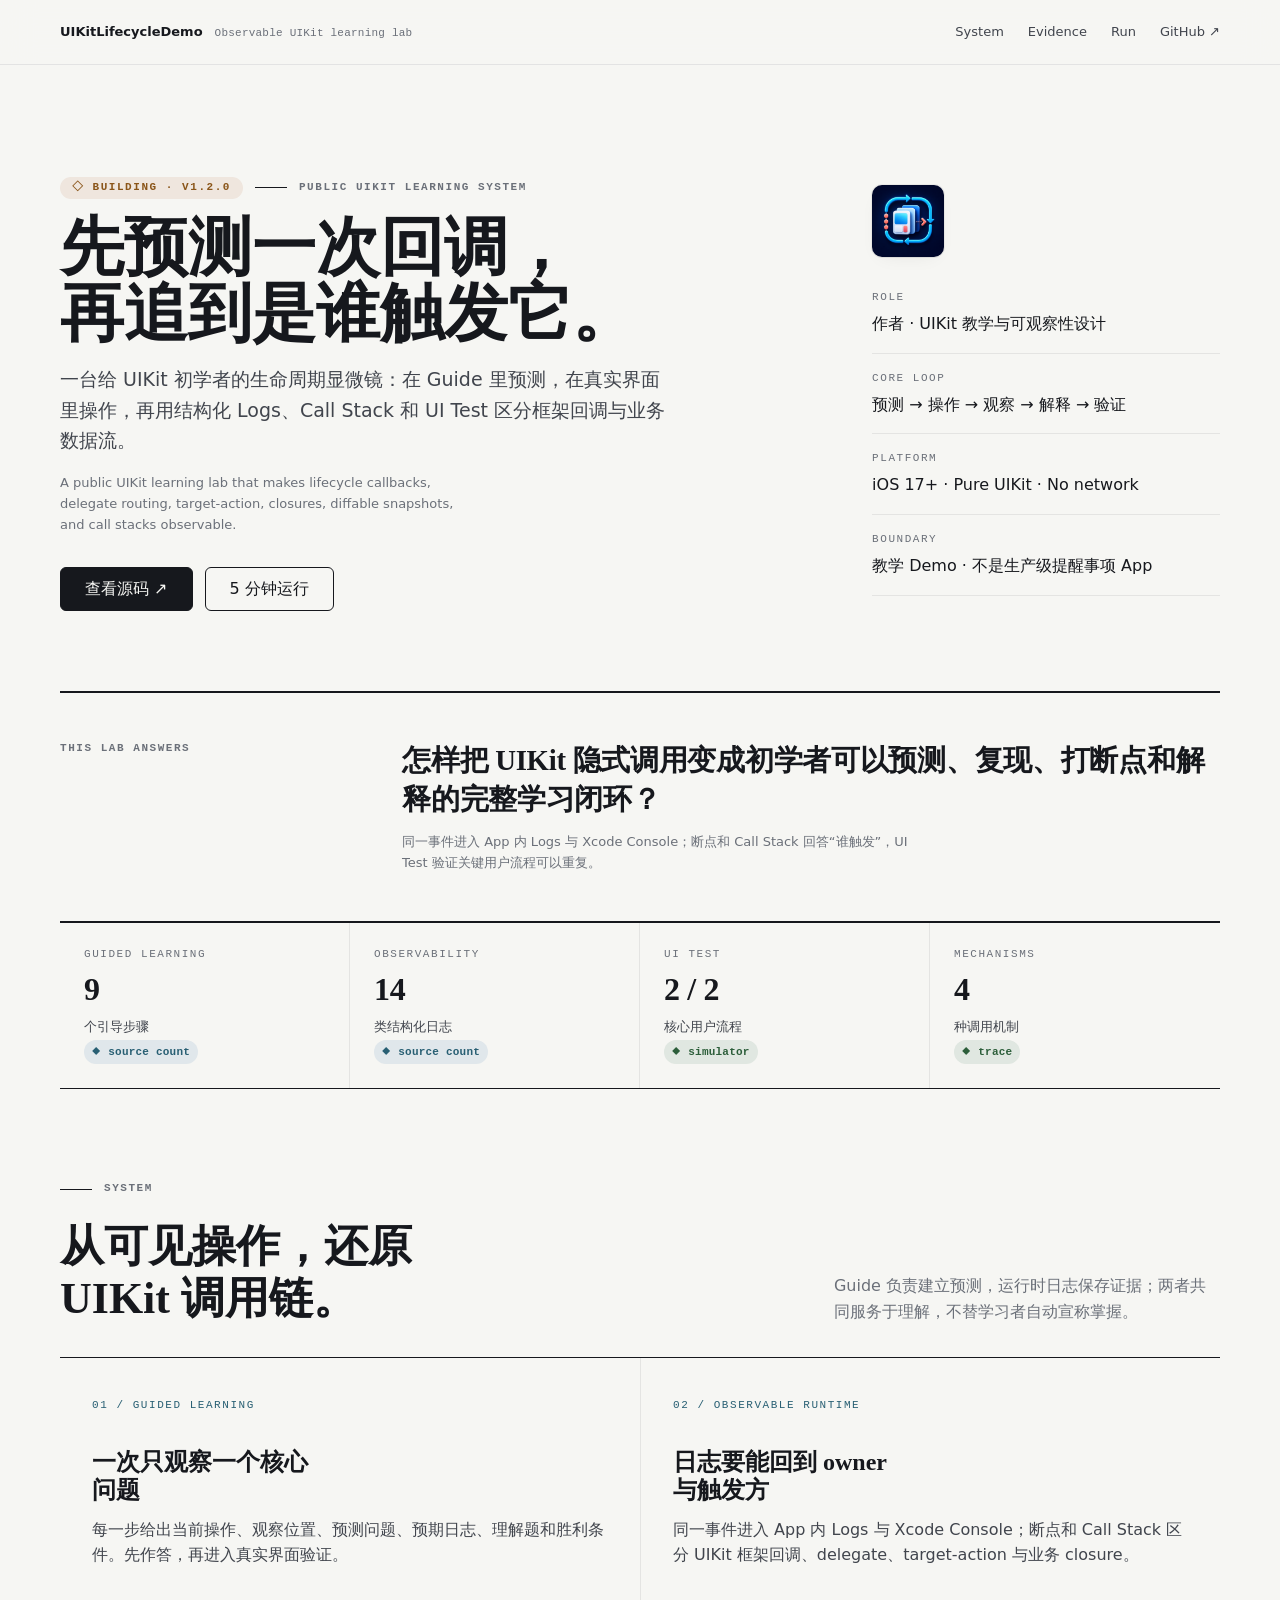
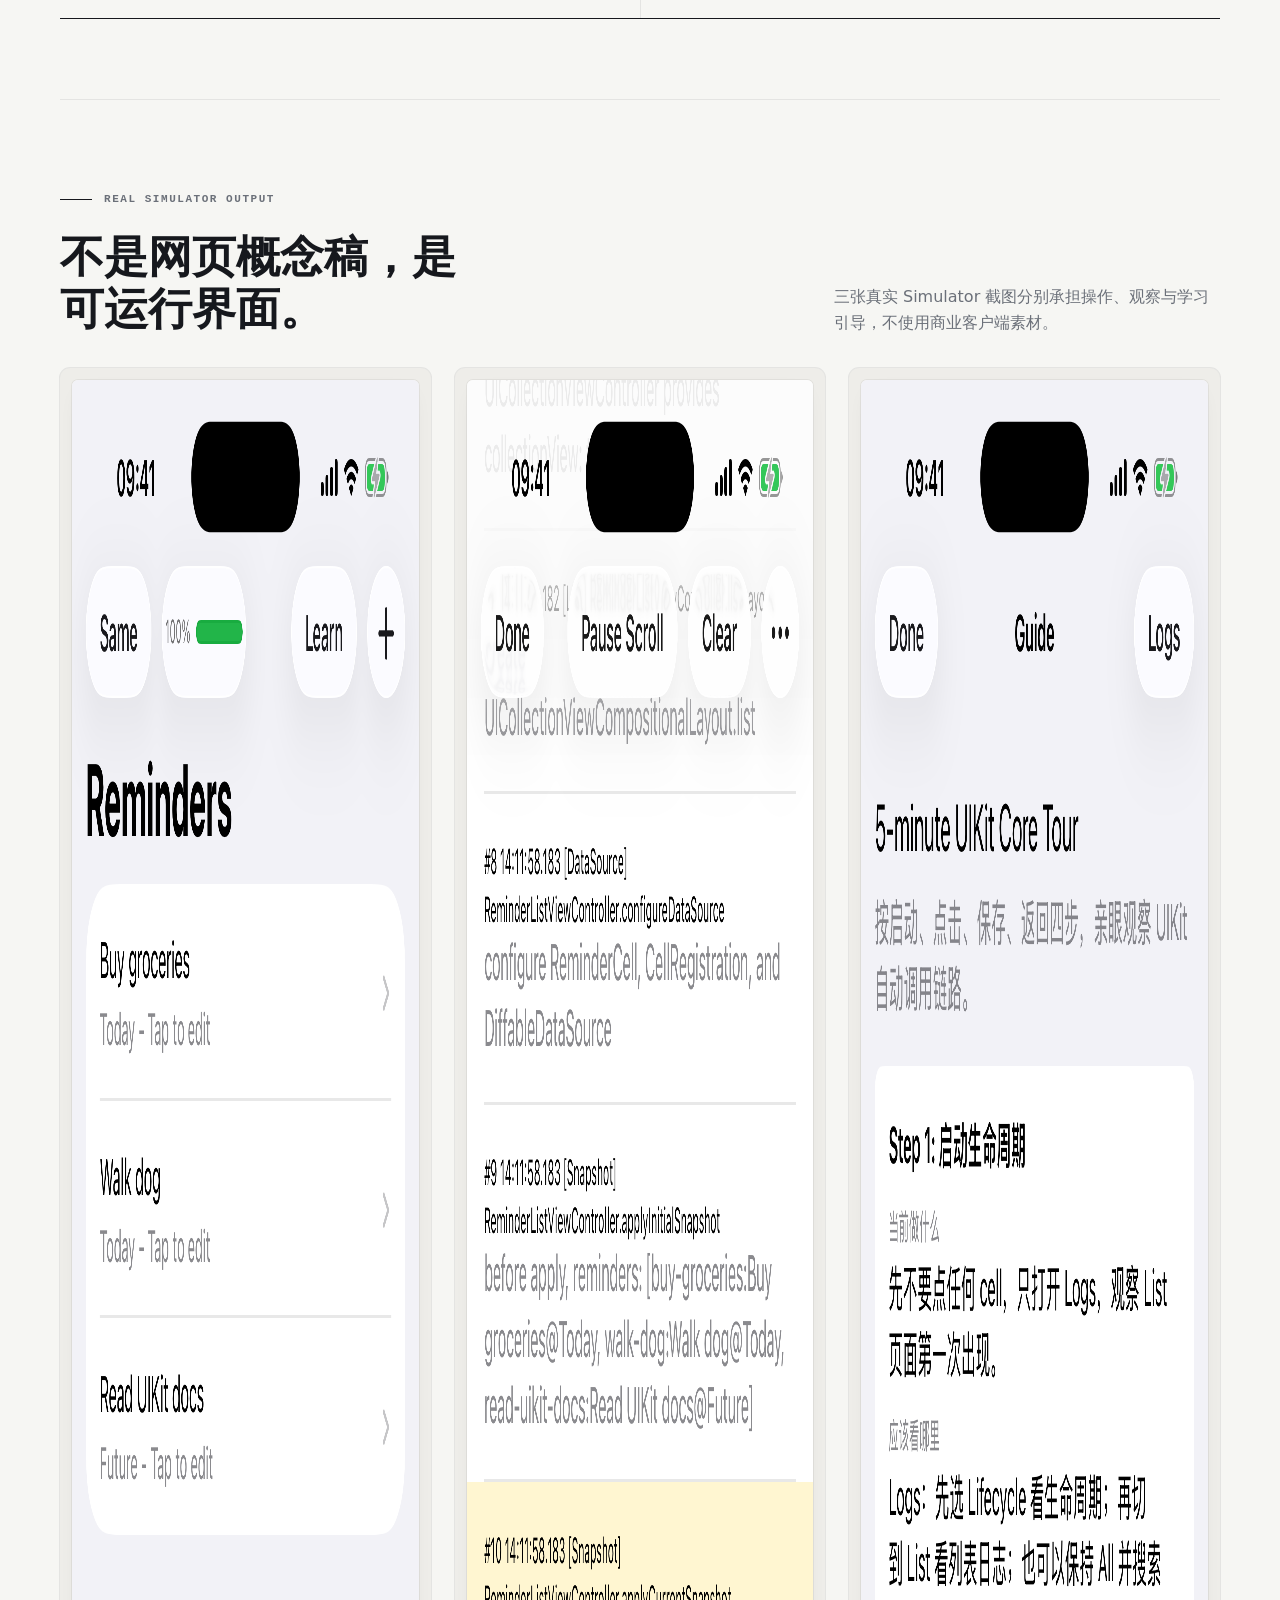
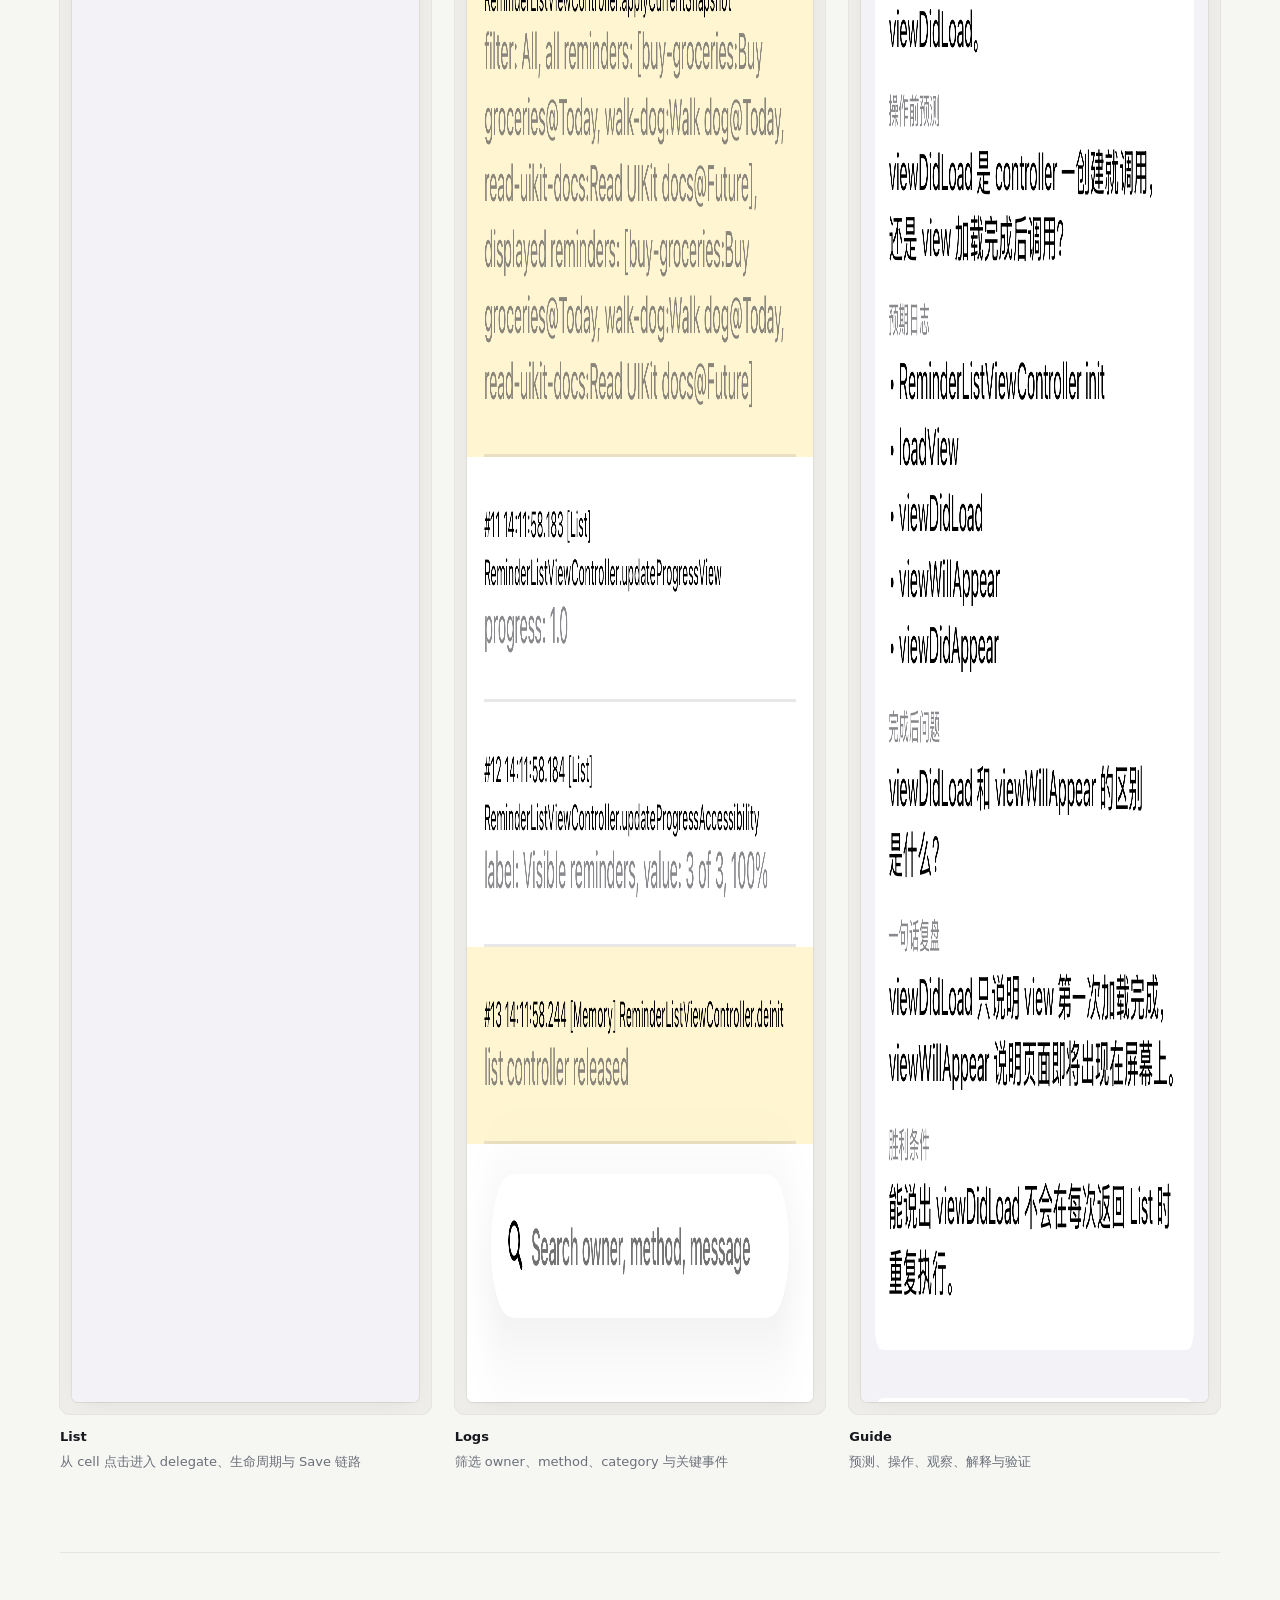
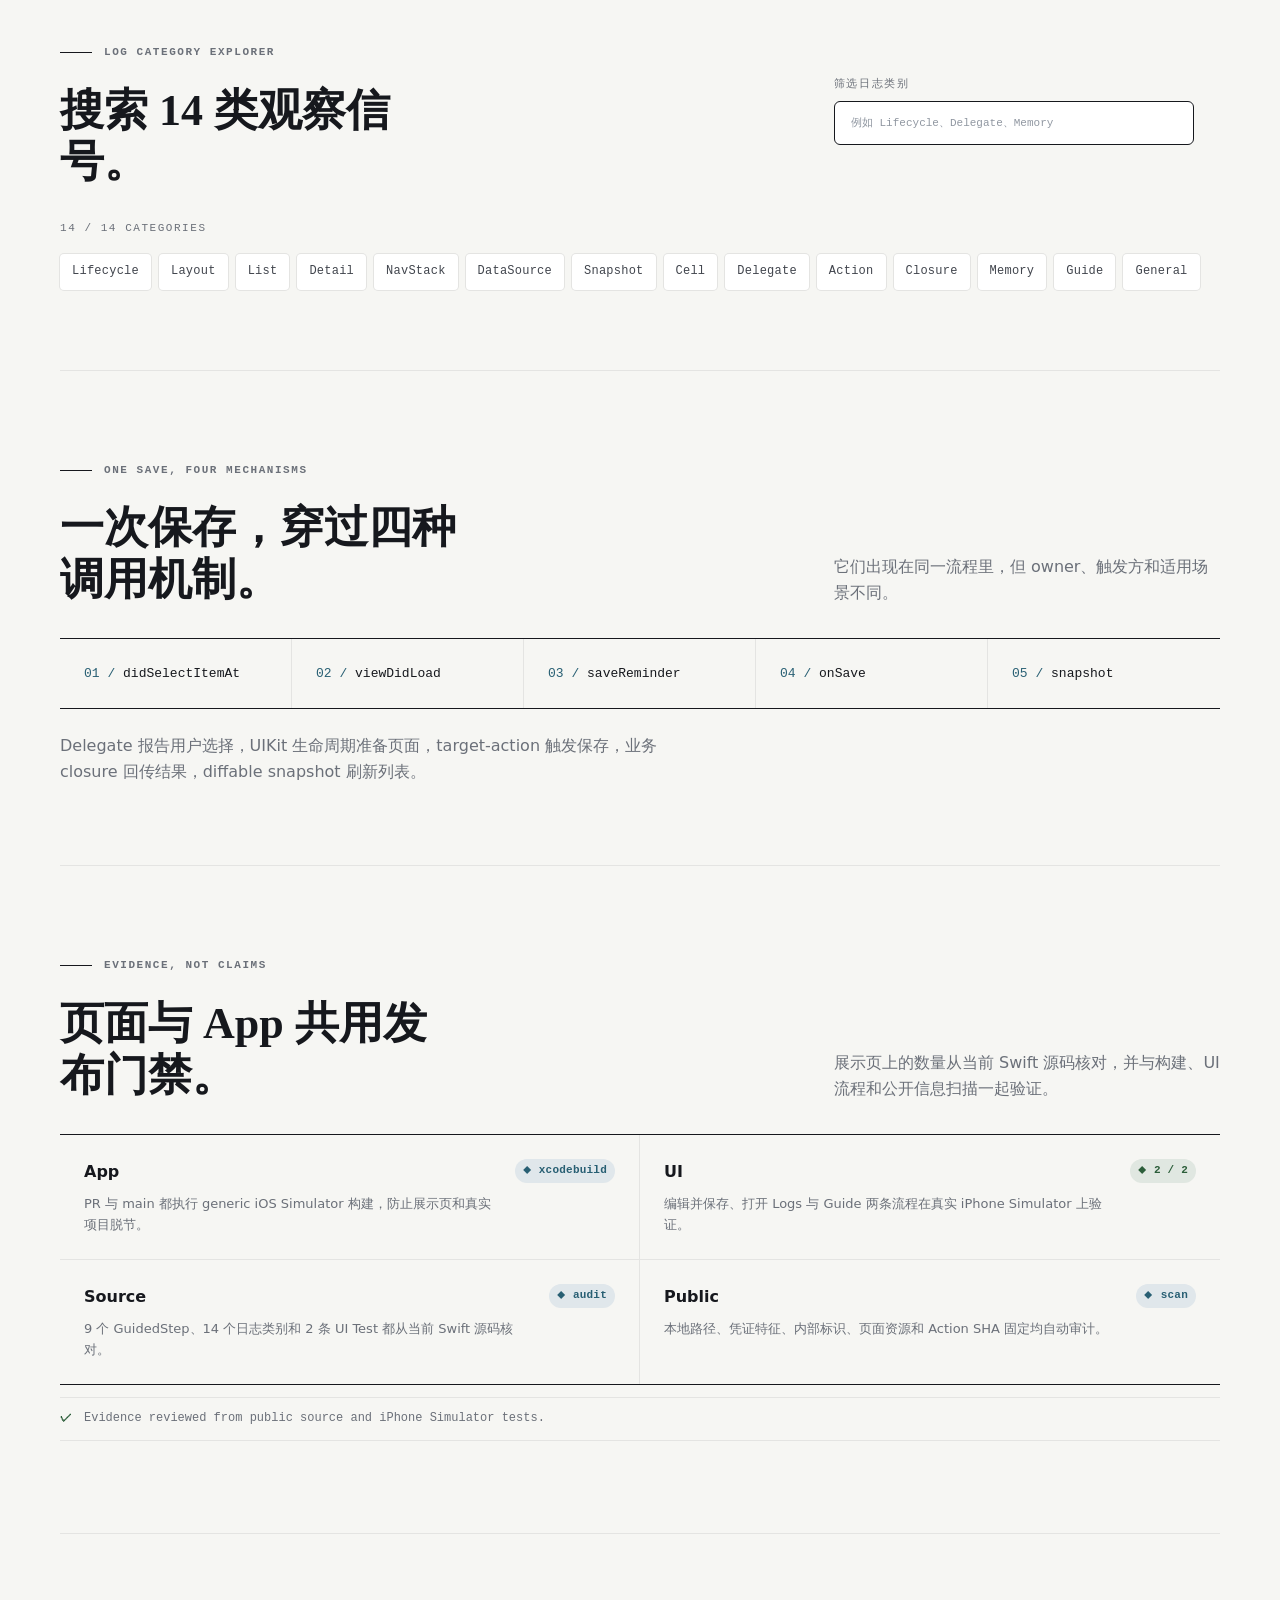
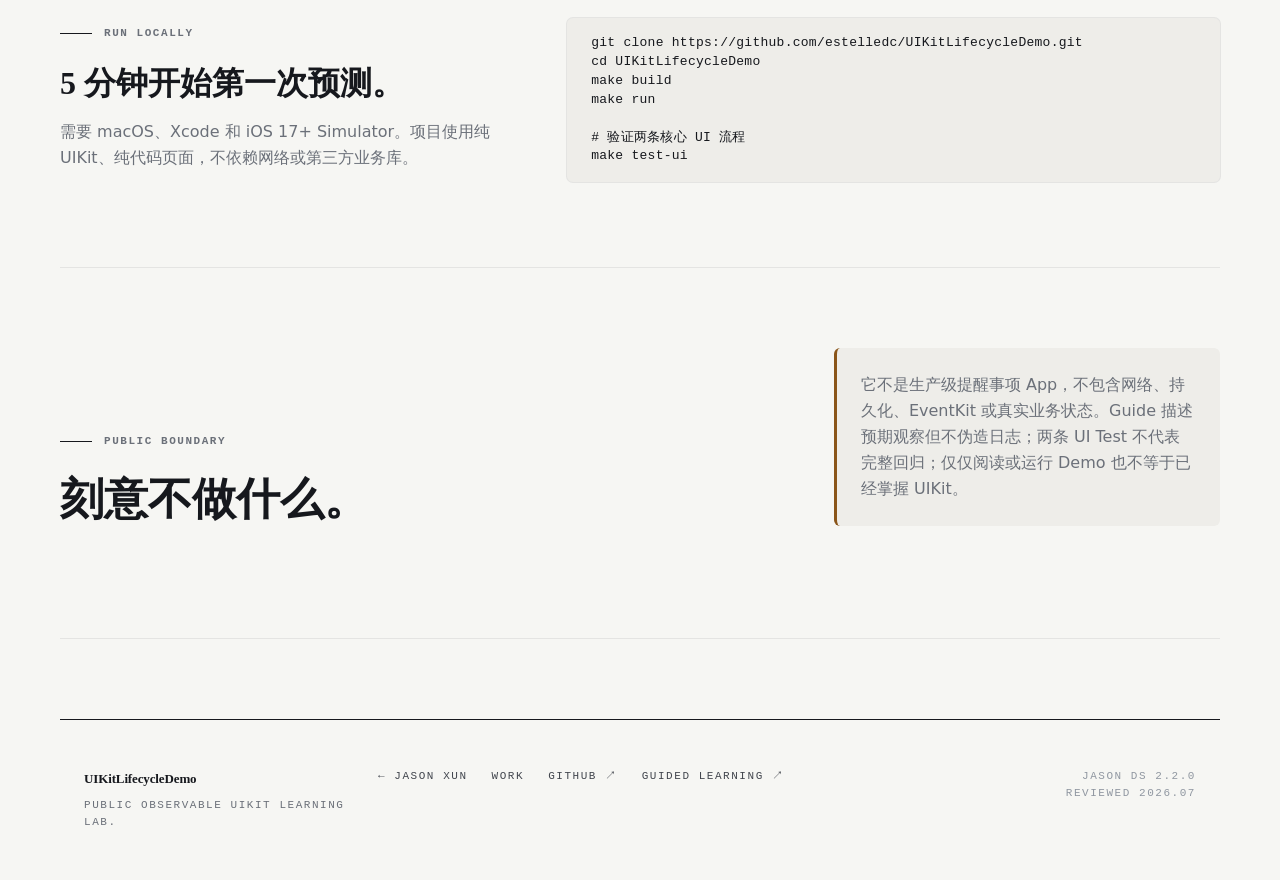
==== commit fa435406: "fix: keep proof rail inside shared container" ====
--- a/docs/index.html
+++ b/docs/index.html
@@ -62,12 +62,14 @@
         <div><strong class="jx-case-question__prompt">怎样把 UIKit 隐式调用变成初学者可以预测、复现、打断点和解释的完整学习闭环？</strong><p class="jx-case-question__context">同一事件进入 App 内 Logs 与 Xcode Console；断点和 Call Stack 回答“谁触发”，UI Test 验证关键用户流程可以重复。</p></div>
       </aside>
 
-      <ul class="jx-proof-rail jx-container" aria-label="已验证的项目规模">
-        <li><span class="jx-proof-rail__label">Guided learning</span><strong class="jx-proof-rail__value">9</strong><span class="jx-proof-rail__detail">个引导步骤</span><span class="jx-source-tag" data-source="build">source count</span></li>
-        <li><span class="jx-proof-rail__label">Observability</span><strong class="jx-proof-rail__value">14</strong><span class="jx-proof-rail__detail">类结构化日志</span><span class="jx-source-tag" data-source="build">source count</span></li>
-        <li><span class="jx-proof-rail__label">UI test</span><strong class="jx-proof-rail__value">2 / 2</strong><span class="jx-proof-rail__detail">核心用户流程</span><span class="jx-source-tag" data-source="measured">simulator</span></li>
-        <li><span class="jx-proof-rail__label">Mechanisms</span><strong class="jx-proof-rail__value">4</strong><span class="jx-proof-rail__detail">种调用机制</span><span class="jx-source-tag" data-source="measured">trace</span></li>
-      </ul>
+      <div class="jx-container">
+        <ul class="jx-proof-rail" aria-label="已验证的项目规模">
+          <li><span class="jx-proof-rail__label">Guided learning</span><strong class="jx-proof-rail__value">9</strong><span class="jx-proof-rail__detail">个引导步骤</span><span class="jx-source-tag" data-source="build">source count</span></li>
+          <li><span class="jx-proof-rail__label">Observability</span><strong class="jx-proof-rail__value">14</strong><span class="jx-proof-rail__detail">类结构化日志</span><span class="jx-source-tag" data-source="build">source count</span></li>
+          <li><span class="jx-proof-rail__label">UI test</span><strong class="jx-proof-rail__value">2 / 2</strong><span class="jx-proof-rail__detail">核心用户流程</span><span class="jx-source-tag" data-source="measured">simulator</span></li>
+          <li><span class="jx-proof-rail__label">Mechanisms</span><strong class="jx-proof-rail__value">4</strong><span class="jx-proof-rail__detail">种调用机制</span><span class="jx-source-tag" data-source="measured">trace</span></li>
+        </ul>
+      </div>
 
       <section class="lab-section jx-container" id="system">
         <div class="lab-section__heading"><div><p class="jx-eyebrow"><span class="jx-eyebrow__rule"></span>System</p><h2>从可见操作，还原 UIKit 调用链。</h2></div><p>Guide 负责建立预测，运行时日志保存证据；两者共同服务于理解，不替学习者自动宣称掌握。</p></div>
